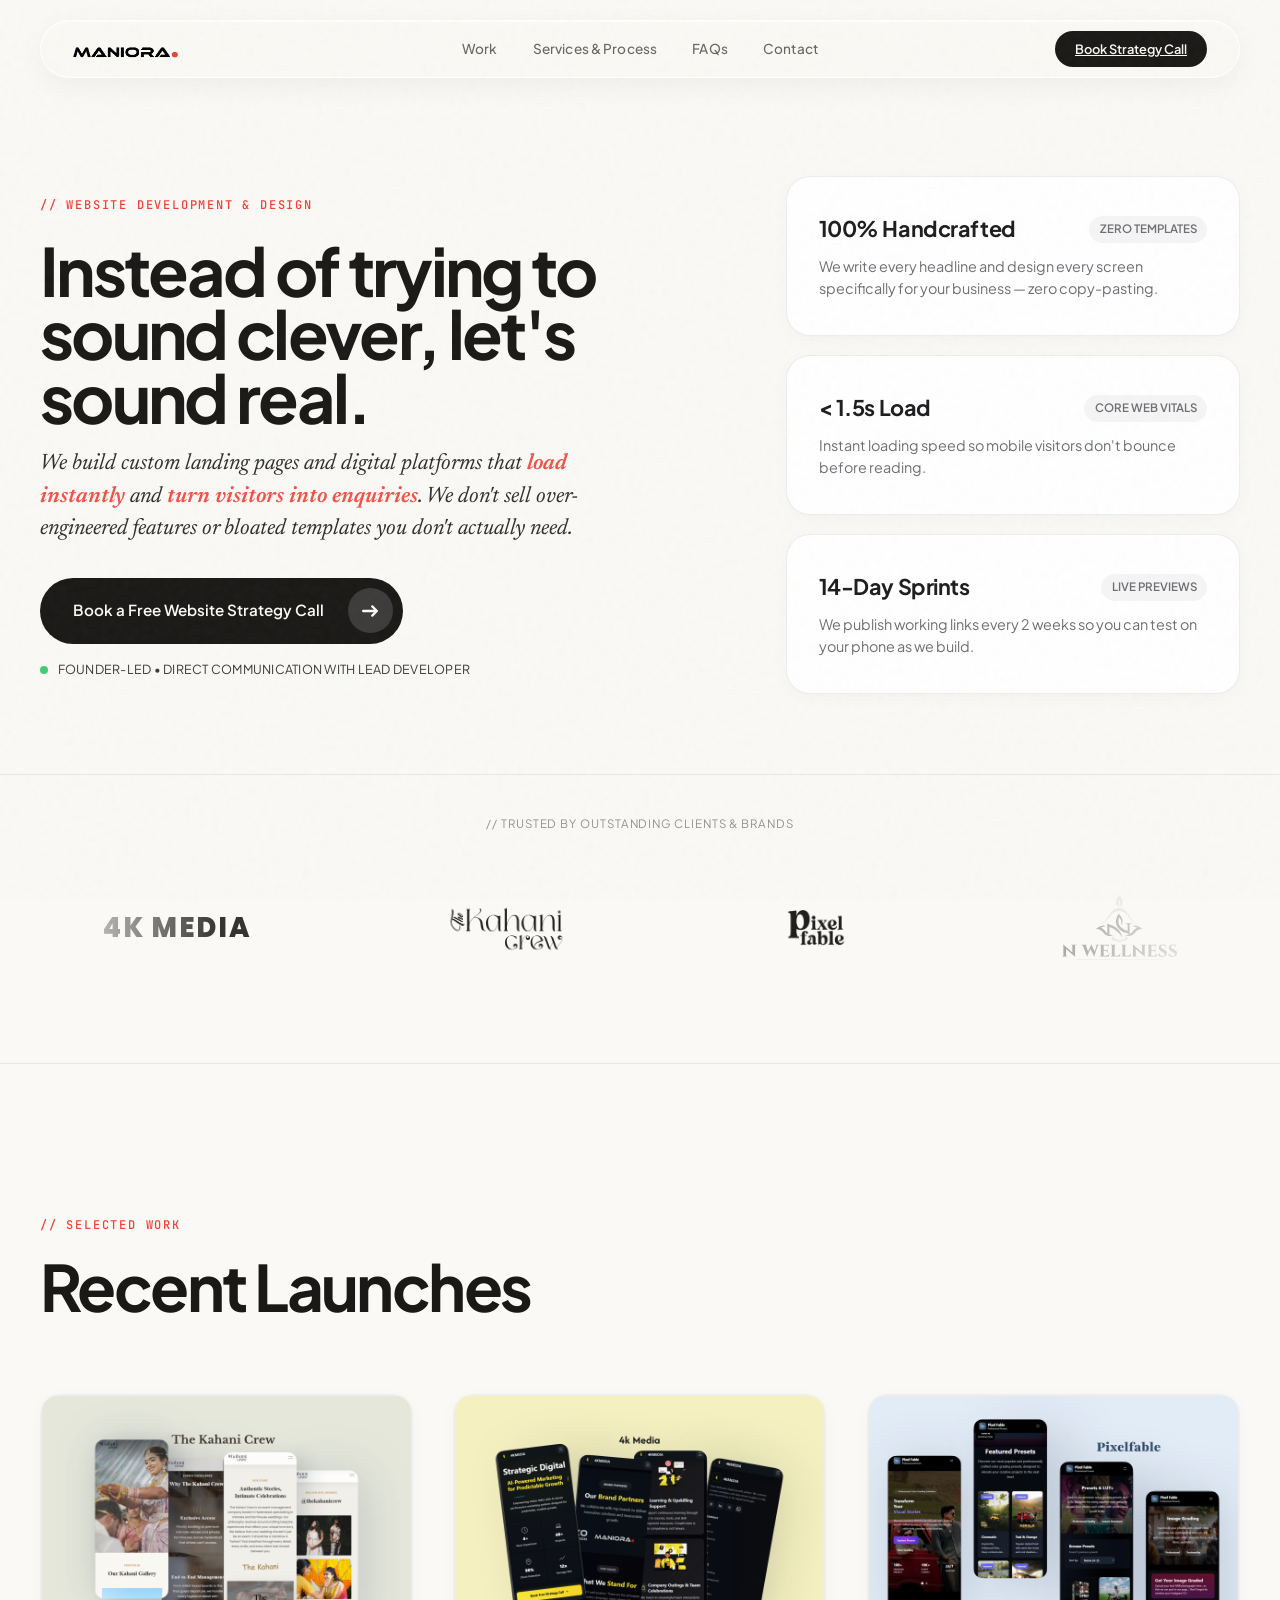
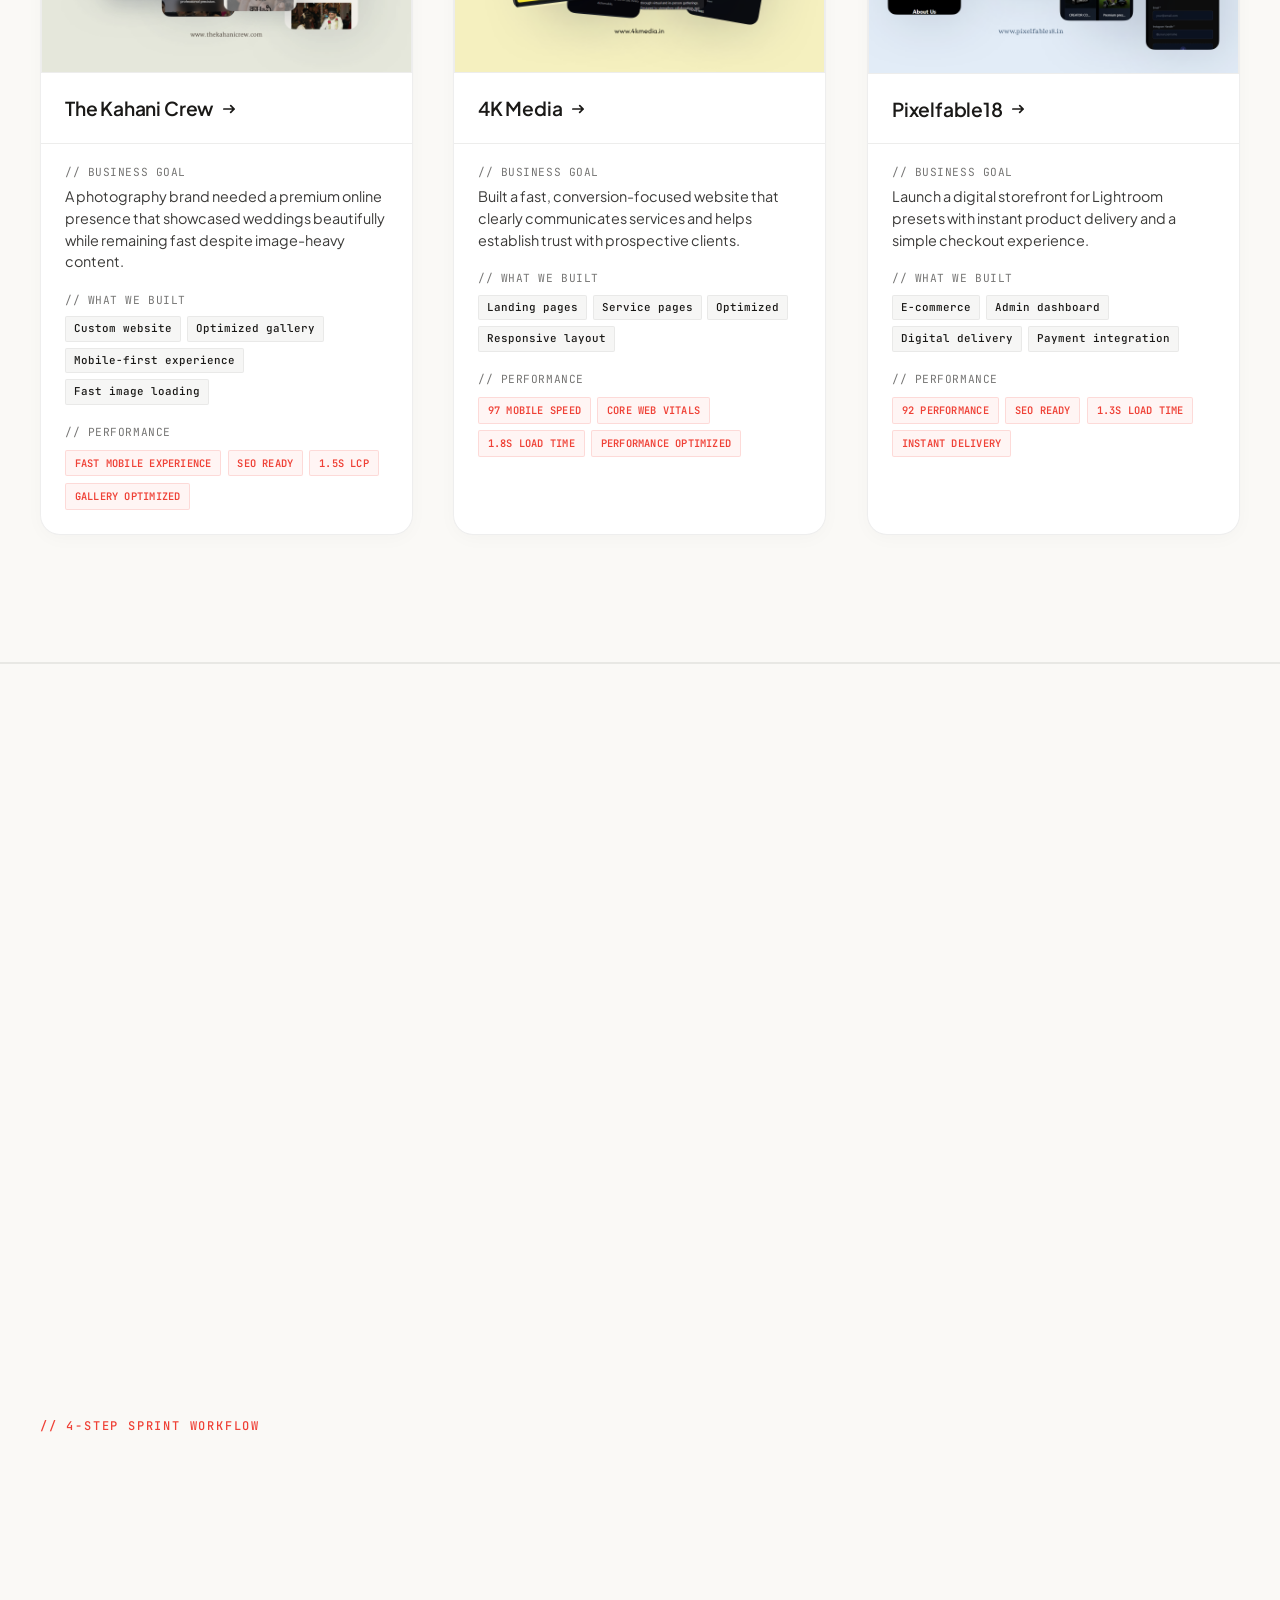
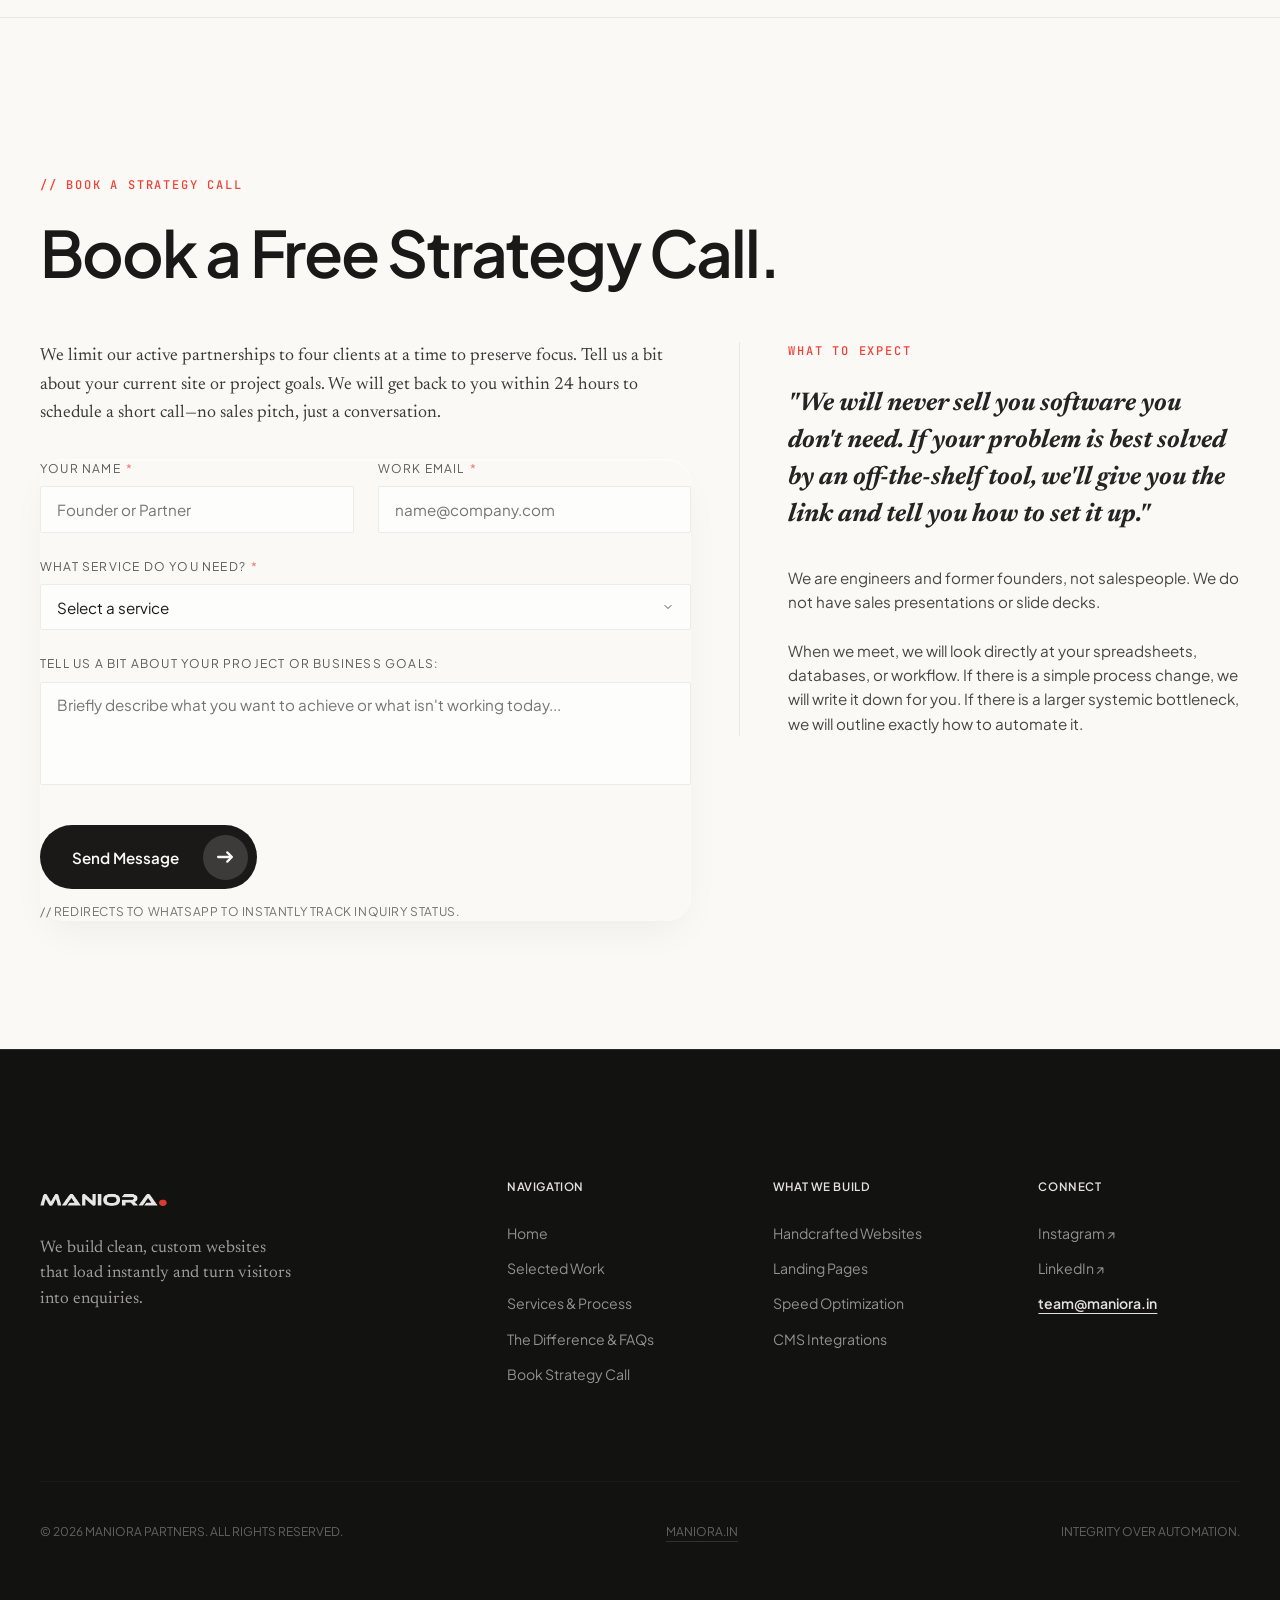
==== index.html @ 8f5cc534 "final draft v1" ====
<!DOCTYPE html>
<html lang="en">
<head>
    <meta charset="UTF-8">
    <meta name="viewport" content="width=device-width, initial-scale=1.0">
    <title>Maniora — We build websites that work.</title>
    <meta name="description" content="We design and build clean websites that load fast and turn visitors into enquiries. We don't use templates, we don't write bloated code, and we won't sell you things you don't need.">
    <meta name="robots" content="noindex, nofollow">
    
    <!-- Canonical -->
    <link rel="canonical" href="https://maniora.in/">
    
    <!-- Open Graph / Facebook -->
    <meta property="og:type" content="website">
    <meta property="og:url" content="https://maniora.in/">
    <meta property="og:title" content="Maniora — We build websites that work.">
    <meta property="og:description" content="We design and build clean websites that load fast and turn visitors into enquiries. No templates, no bloated code.">
    <meta property="og:image" content="https://maniora.in/assets/pixelfable.png">

    <!-- Twitter -->
    <meta property="twitter:card" content="summary_large_image">
    <meta property="twitter:url" content="https://maniora.in/">
    <meta property="twitter:title" content="Maniora — We build websites that work.">
    <meta property="twitter:description" content="We design and build clean websites that load fast and turn visitors into enquiries. No templates, no bloated code.">
    <meta property="twitter:image" content="https://maniora.in/assets/pixelfable.png">

    <!-- Google Fonts: Newsreader (Editorial Serif), Plus Jakarta Sans (Modern Sans-Serif), JetBrains Mono (Technical Monospace) -->
    <link rel="preconnect" href="https://fonts.googleapis.com">
    <link rel="preconnect" href="https://fonts.gstatic.com" crossorigin>
    <link href="https://fonts.googleapis.com/css2?family=JetBrains+Mono:ital,wght@0,300;0,400;1,300&family=Newsreader:ital,opsz,wght@0,6..72,300;0,6..72,400;0,6..72,500;1,6..72,300;1,6..72,400&family=Plus+Jakarta+Sans:wght@300;400;500;600;700&family=Poppins:wght@700;800&display=swap" rel="stylesheet">
    <link rel="stylesheet" href="styles.css">
    <link rel="shortcut icon" href="assets/favicon.ico" type="image/x-icon">
</head>
<body>
    <!-- Grain Noise Overlay -->
    <div class="grain-overlay" aria-hidden="true"></div>

    <!-- Floating Fluid Navbar -->
    <nav class="nav-island" id="nav-island">
        <div class="nav-container">
            <a href="#" class="brand-logo"><img src="assets/logo1-min.png" alt="Maniora" class="nav-logo-img"></a>
            <div class="nav-links-desktop">
                <a href="#transformations">Work</a>
                <a href="#services">Services & Process</a>
                <a href="#faq">FAQs</a>
                <a href="#contact">Contact</a>
            </div>
            <div class="nav-actions-desktop">
                <a href="#contact" class="nav-cta-btn">Book Strategy Call</a>
            </div>
            <button class="nav-toggle" id="nav-toggle" aria-label="Toggle Navigation Menu">
                <span class="hamburger-line"></span>
                <span class="hamburger-line"></span>
            </button>
        </div>
    </nav>

    <!-- Expanded Mobile Menu -->
    <div class="nav-expanded-overlay" id="nav-overlay">
        <div class="expanded-menu-content">
            <div class="menu-meta">
                <span class="mono-tag">// NAVIGATION</span>
                <p>Simple, honest web development and digital strategy.</p>
            </div>
            <ul class="expanded-links">
                <li><a href="#transformations" data-index="1">Work</a></li>
                <li><a href="#services" data-index="2">Services & Process</a></li>
                <li><a href="#faq" data-index="3">FAQs</a></li>
                <li><a href="#contact" data-index="4">Contact</a></li>
            </ul>
            <div class="expanded-footer">
                <span class="mono-tag">EST. 2026</span>
                <span class="mono-tag">MANIORA</span>
            </div>
        </div>
    </div>

    <!-- MAIN SCROLLABLE CONTENT -->
    <main>
        <!-- Hero: The Manifesto -->
        <section class="hero-section" id="hero">
            <div class="grid-layout hero-grid">
                <div class="hero-text-block fade-in-up">
                    <span class="mono-tag">// WEBSITE DEVELOPMENT & DESIGN</span>
                    <h1 class="display-title" style="font-size: clamp(2.4rem, 5.2vw, 4.4rem); margin-bottom: 1.2rem;">Instead of trying to sound clever, let's sound real.</h1>
                    <p class="hero-serif-sub" style="font-size: clamp(1.15rem, 1.8vw, 1.4rem); max-width: 50ch; line-height: 1.45; margin-bottom: 2rem;">We build custom landing pages and digital platforms that <span style="color: var(--color-accent); font-weight: 600;">load instantly</span> and <span style="color: var(--color-accent); font-weight: 600;">turn visitors into enquiries</span>. We don't sell over-engineered features or bloated templates you don't actually need.</p>
                    <div class="cta-container">
                        <a href="#contact" class="btn-primary group">
                            <span>Book a Free Website Strategy Call</span>
                            <span class="btn-icon">
                                <svg width="14" height="14" viewBox="0 0 14 14" fill="none" xmlns="http://www.w3.org/2000/svg">
                                    <path d="M1 7H13M9 3L13 7L9 11" stroke="currentColor" stroke-width="2" stroke-linecap="round" stroke-linejoin="round"/>
                                </svg>
                            </span>
                        </a>
                        <div style="display: flex; align-items: center; gap: 0.6rem; margin-top: 1rem; opacity: 0.85;">
                            <span style="width: 8px; height: 8px; border-radius: 50%; background: #22c55e;"></span>
                            <span class="font-mono" style="font-size: 0.78rem; letter-spacing: 0.02em;">FOUNDER-LED • DIRECT COMMUNICATION WITH LEAD DEVELOPER</span>
                        </div>
                    </div>
                </div>
                <div class="hero-meta-block fade-in-up delay-200">
                    <div style="display: flex; flex-direction: column; gap: 1.2rem;">
                        <!-- Card 1 -->
                        <div class="apple-card" style="padding: 1.6rem 1.8rem; border-radius: 1.25rem;">
                            <div style="display: flex; justify-content: space-between; align-items: center; margin-bottom: 0.6rem;">
                                <span style="font-size: 1.35rem; font-weight: 700; color: #1d1d1f; letter-spacing: -0.02em;">100% Handcrafted</span>
                                <span class="font-mono" style="font-size: 0.72rem; font-weight: 600; color: #6e6e73; background: rgba(0,0,0,0.04); padding: 0.25rem 0.65rem; border-radius: 100px; text-transform: uppercase;">Zero Templates</span>
                            </div>
                            <p style="font-size: 0.9rem; line-height: 1.5; color: #6e6e73; margin: 0;">We write every headline and design every screen specifically for your business — zero copy-pasting.</p>
                        </div>
                        
                        <!-- Card 2 -->
                        <div class="apple-card" style="padding: 1.6rem 1.8rem; border-radius: 1.25rem;">
                            <div style="display: flex; justify-content: space-between; align-items: center; margin-bottom: 0.6rem;">
                                <span style="font-size: 1.35rem; font-weight: 700; color: #1d1d1f; letter-spacing: -0.02em;">&lt; 1.5s Load</span>
                                <span class="font-mono" style="font-size: 0.72rem; font-weight: 600; color: #6e6e73; background: rgba(0,0,0,0.04); padding: 0.25rem 0.65rem; border-radius: 100px; text-transform: uppercase;">Core Web Vitals</span>
                            </div>
                            <p style="font-size: 0.9rem; line-height: 1.5; color: #6e6e73; margin: 0;">Instant loading speed so mobile visitors don't bounce before reading.</p>
                        </div>

                        <!-- Card 3 -->
                        <div class="apple-card" style="padding: 1.6rem 1.8rem; border-radius: 1.25rem;">
                            <div style="display: flex; justify-content: space-between; align-items: center; margin-bottom: 0.6rem;">
                                <span style="font-size: 1.35rem; font-weight: 700; color: #1d1d1f; letter-spacing: -0.02em;">14-Day Sprints</span>
                                <span class="font-mono" style="font-size: 0.72rem; font-weight: 600; color: #6e6e73; background: rgba(0,0,0,0.04); padding: 0.25rem 0.65rem; border-radius: 100px; text-transform: uppercase;">Live Previews</span>
                            </div>
                            <p style="font-size: 0.9rem; line-height: 1.5; color: #6e6e73; margin: 0;">We publish working links every 2 weeks so you can test on your phone as we build.</p>
                        </div>
                    </div>
                </div>
            </div>

            <!-- Hero Brand Partners Showcase -->
            <div class="hero-brand-bar fade-in-up delay-300" style="max-width: 1320px; margin: 5rem auto 0 auto; padding: 2.5rem 2.5rem 0 2.5rem; border-top: 1px solid var(--color-border-light); text-align: center;">
                <span class="font-mono" style="font-size: 0.72rem; text-transform: uppercase; opacity: 0.45; letter-spacing: 0.08em; display: block; margin-bottom: 2.5rem;">// TRUSTED BY OUTSTANDING CLIENTS & BRANDS</span>
                <div class="logo-marquee-track">
                    <!-- Group 1 -->
                    <div class="logo-marquee-group">
                        <div class="logo-4kmedia-wrap">
                            <span class="text-4kmedia">4K MEDIA</span>
                        </div>
                        <img src="assets/thekahanicrewlogo.png" alt="The Kahani Crew Logo" class="logo-kahani">
                        <img src="assets/pixelfablelogo.jpg" alt="Pixelfable Logo" class="logo-pixelfable">
                        <img src="assets/nwellnesslogo.svg" alt="N Wellness Logo" class="logo-nwellness">
                    </div>
                    <!-- Group 2 (Clone) -->
                    <div class="logo-marquee-group" aria-hidden="true">
                        <div class="logo-4kmedia-wrap">
                            <span class="text-4kmedia">4K MEDIA</span>
                        </div>
                        <img src="assets/thekahanicrewlogo.png" alt="The Kahani Crew Logo" class="logo-kahani">
                        <img src="assets/pixelfablelogo.jpg" alt="Pixelfable Logo" class="logo-pixelfable">
                        <img src="assets/nwellnesslogo.svg" alt="N Wellness Logo" class="logo-nwellness">
                    </div>
                </div>
            </div>
        </section>

        <!-- Section 2: Selected Work (Mini Case Studies Showcase) -->
        <section class="editorial-section" id="transformations" style="background: var(--color-bg-light); border-top: 1px solid var(--color-border-light); border-bottom: 1px solid var(--color-border-light); padding: 9.5rem 0 8rem 0;">
            <div class="container">
                <!-- Header -->
                <div class="case-header reveal-on-scroll" style="margin-bottom: 4.5rem; max-width: 900px;">
                    <span class="mono-tag" style="color: var(--color-accent); display: block; margin-bottom: 1rem;">// SELECTED WORK</span>
                    <h2 class="display-title" style="font-size: clamp(2.8rem, 5vw, 4.2rem); line-height: 1.1; margin: 0;">Recent Launches</h2>
                </div>

                <div class="projects-grid">
                    <!-- Project 01: The Kahani Crew -->
                    <div class="project-card reveal-on-scroll" style="display: flex; flex-direction: column;">
                        <a href="https://thekahanicrew.com" target="_blank" style="text-decoration: none; color: inherit; display: block;">
                            <div class="project-image-wrapper">
                                <img src="assets/thekahanicrew1.png" alt="The Kahani Crew website mockup" class="project-image">
                            </div>
                            <div style="display: flex; align-items: center; gap: 0.6rem; margin-bottom: 1.2rem;">
                                <h4 class="project-title" style="font-size: 1.2rem; font-weight: 600;">The Kahani Crew</h4>
                                <span class="project-arrow">
                                    <svg width="12" height="12" viewBox="0 0 14 14" fill="none" xmlns="http://www.w3.org/2000/svg">
                                        <path d="M1 7H13M9 3L13 7L9 11" stroke="currentColor" stroke-width="2" stroke-linecap="round" stroke-linejoin="round"/>
                                    </svg>
                                </span>
                            </div>
                        </a>
                        <div class="case-study-details" style="display: flex; flex-direction: column; gap: 1.2rem; flex-grow: 1; border-top: 1px solid var(--color-border-light); padding-top: 1.2rem;">
                            <div>
                                <span style="font-family: var(--font-mono); font-size: 0.7rem; text-transform: uppercase; opacity: 0.6; display: block; margin-bottom: 0.3rem; letter-spacing: 0.05em;">// Business Goal</span>
                                <p style="font-size: 0.9rem; line-height: 1.5; color: var(--color-text-dark); margin: 0; opacity: 0.85;">A photography brand needed a premium online presence that showcased weddings beautifully while remaining fast despite image-heavy content.</p>
                            </div>
                            <div>
                                <span style="font-family: var(--font-mono); font-size: 0.7rem; text-transform: uppercase; opacity: 0.6; display: block; margin-bottom: 0.4rem; letter-spacing: 0.05em;">// WHAT WE BUILT</span>
                                <div style="display: flex; flex-wrap: wrap; gap: 0.35rem;">
                                    <span style="font-family: var(--font-mono); font-size: 0.68rem; background: rgba(26,25,23,0.04); padding: 0.2rem 0.5rem; border-radius: 2px; border: 1px solid rgba(26,25,23,0.06); font-weight: 500;">Custom website</span>
                                    <span style="font-family: var(--font-mono); font-size: 0.68rem; background: rgba(26,25,23,0.04); padding: 0.2rem 0.5rem; border-radius: 2px; border: 1px solid rgba(26,25,23,0.06); font-weight: 500;">Optimized gallery</span>
                                    <span style="font-family: var(--font-mono); font-size: 0.68rem; background: rgba(26,25,23,0.04); padding: 0.2rem 0.5rem; border-radius: 2px; border: 1px solid rgba(26,25,23,0.06); font-weight: 500;">Mobile-first experience</span>
                                    <span style="font-family: var(--font-mono); font-size: 0.68rem; background: rgba(26,25,23,0.04); padding: 0.2rem 0.5rem; border-radius: 2px; border: 1px solid rgba(26,25,23,0.06); font-weight: 500;">Fast image loading</span>
                                </div>
                            </div>
                            <div>
                                <span style="font-family: var(--font-mono); font-size: 0.7rem; text-transform: uppercase; opacity: 0.6; display: block; margin-bottom: 0.5rem; letter-spacing: 0.05em;">// Performance</span>
                                <div class="project-metrics" style="margin-bottom: 0;">
                                    <span class="metric-badge">Fast Mobile Experience</span>
                                    <span class="metric-badge">SEO Ready</span>
                                    <span class="metric-badge">1.5s LCP</span>
                                    <span class="metric-badge">Gallery Optimized</span>
                                </div>
                            </div>
                        </div>
                    </div>

                    <!-- Project 02: 4K Media -->
                    <div class="project-card reveal-on-scroll" style="display: flex; flex-direction: column;">
                        <a href="https://4kmedia.in" target="_blank" style="text-decoration: none; color: inherit; display: block;">
                            <div class="project-image-wrapper">
                                <img src="assets/4kmedia.png" alt="4K Media website mockup" class="project-image">
                            </div>
                            <div style="display: flex; align-items: center; gap: 0.6rem; margin-bottom: 1.2rem;">
                                <h4 class="project-title" style="font-size: 1.2rem; font-weight: 600;">4K Media</h4>
                                <span class="project-arrow">
                                    <svg width="12" height="12" viewBox="0 0 14 14" fill="none" xmlns="http://www.w3.org/2000/svg">
                                        <path d="M1 7H13M9 3L13 7L9 11" stroke="currentColor" stroke-width="2" stroke-linecap="round" stroke-linejoin="round"/>
                                    </svg>
                                </span>
                            </div>
                        </a>
                        <div class="case-study-details" style="display: flex; flex-direction: column; gap: 1.2rem; flex-grow: 1; border-top: 1px solid var(--color-border-light); padding-top: 1.2rem;">
                            <div>
                                <span style="font-family: var(--font-mono); font-size: 0.7rem; text-transform: uppercase; opacity: 0.6; display: block; margin-bottom: 0.3rem; letter-spacing: 0.05em;">// Business Goal</span>
                                <p style="font-size: 0.9rem; line-height: 1.5; color: var(--color-text-dark); margin: 0; opacity: 0.85;">Built a fast, conversion-focused website that clearly communicates services and helps establish trust with prospective clients.</p>
                            </div>
                            <div>
                                <span style="font-family: var(--font-mono); font-size: 0.7rem; text-transform: uppercase; opacity: 0.6; display: block; margin-bottom: 0.4rem; letter-spacing: 0.05em;">// WHAT WE BUILT</span>
                                <div style="display: flex; flex-wrap: wrap; gap: 0.35rem;">
                                    <span style="font-family: var(--font-mono); font-size: 0.68rem; background: rgba(26,25,23,0.04); padding: 0.2rem 0.5rem; border-radius: 2px; border: 1px solid rgba(26, 25, 23, 0.06); font-weight: 500;">Landing pages</span>
                                    <span style="font-family: var(--font-mono); font-size: 0.68rem; background: rgba(26,25,23,0.04); padding: 0.2rem 0.5rem; border-radius: 2px; border: 1px solid rgba(26, 25, 23, 0.06); font-weight: 500;">Service pages</span>
                                    <span style="font-family: var(--font-mono); font-size: 0.68rem; background: rgba(26,25,23,0.04); padding: 0.2rem 0.5rem; border-radius: 2px; border: 1px solid rgba(26, 25, 23, 0.06); font-weight: 500;">Optimized</span>
                                    <span style="font-family: var(--font-mono); font-size: 0.68rem; background: rgba(26,25,23,0.04); padding: 0.2rem 0.5rem; border-radius: 2px; border: 1px solid rgba(26, 25, 23, 0.06); font-weight: 500;">Responsive layout</span>
                                </div>
                            </div>
                            <div>
                                <span style="font-family: var(--font-mono); font-size: 0.7rem; text-transform: uppercase; opacity: 0.6; display: block; margin-bottom: 0.5rem; letter-spacing: 0.05em;">// Performance</span>
                                <div class="project-metrics" style="margin-bottom: 0;">
                                    <span class="metric-badge">97 Mobile Speed</span>
                                    <span class="metric-badge">Core Web Vitals</span>
                                    <span class="metric-badge">1.8s Load Time</span>
                                    <span class="metric-badge">Performance Optimized</span>
                                </div>
                            </div>
                        </div>
                    </div>

                    <!-- Project 03: Pixelfable18 -->
                    <div class="project-card reveal-on-scroll" style="display: flex; flex-direction: column;">
                        <a href="https://pixelfable18.in" target="_blank" style="text-decoration: none; color: inherit; display: block;">
                            <div class="project-image-wrapper">
                                <img src="assets/pixelfable.png" alt="Pixelfable18 website mockup" class="project-image">
                            </div>
                            <div style="display: flex; align-items: center; gap: 0.6rem; margin-bottom: 1.2rem;">
                                <h4 class="project-title" style="font-size: 1.2rem; font-weight: 600;">Pixelfable18</h4>
                                <span class="project-arrow">
                                    <svg width="12" height="12" viewBox="0 0 14 14" fill="none" xmlns="http://www.w3.org/2000/svg">
                                        <path d="M1 7H13M9 3L13 7L9 11" stroke="currentColor" stroke-width="2" stroke-linecap="round" stroke-linejoin="round"/>
                                    </svg>
                                </span>
                            </div>
                        </a>
                        <div class="case-study-details" style="display: flex; flex-direction: column; gap: 1.2rem; flex-grow: 1; border-top: 1px solid var(--color-border-light); padding-top: 1.2rem;">
                            <div>
                                <span style="font-family: var(--font-mono); font-size: 0.7rem; text-transform: uppercase; opacity: 0.6; display: block; margin-bottom: 0.3rem; letter-spacing: 0.05em;">// Business Goal</span>
                                <p style="font-size: 0.9rem; line-height: 1.5; color: var(--color-text-dark); margin: 0; opacity: 0.85;">Launch a digital storefront for Lightroom presets with instant product delivery and a simple checkout experience.</p>
                            </div>
                            <div>
                                <span style="font-family: var(--font-mono); font-size: 0.7rem; text-transform: uppercase; opacity: 0.6; display: block; margin-bottom: 0.4rem; letter-spacing: 0.05em;">// WHAT WE BUILT</span>
                                <div style="display: flex; flex-wrap: wrap; gap: 0.35rem;">
                                    <span style="font-family: var(--font-mono); font-size: 0.68rem; background: rgba(26,25,23,0.04); padding: 0.2rem 0.5rem; border-radius: 2px; border: 1px solid rgba(26, 25, 23, 0.06); font-weight: 500;">E-commerce</span>
                                    <span style="font-family: var(--font-mono); font-size: 0.68rem; background: rgba(26,25,23,0.04); padding: 0.2rem 0.5rem; border-radius: 2px; border: 1px solid rgba(26, 25, 23, 0.06); font-weight: 500;">Admin dashboard</span>
                                    <span style="font-family: var(--font-mono); font-size: 0.68rem; background: rgba(26,25,23,0.04); padding: 0.2rem 0.5rem; border-radius: 2px; border: 1px solid rgba(26, 25, 23, 0.06); font-weight: 500;">Digital delivery</span>
                                    <span style="font-family: var(--font-mono); font-size: 0.68rem; background: rgba(26,25,23,0.04); padding: 0.2rem 0.5rem; border-radius: 2px; border: 1px solid rgba(26, 25, 23, 0.06); font-weight: 500;">Payment integration</span>
                                </div>
                            </div>
                            <div>
                                <span style="font-family: var(--font-mono); font-size: 0.7rem; text-transform: uppercase; opacity: 0.6; display: block; margin-bottom: 0.5rem; letter-spacing: 0.05em;">// Performance</span>
                                <div class="project-metrics" style="margin-bottom: 0;">
                                    <span class="metric-badge">92 Performance</span>
                                    <span class="metric-badge">SEO Ready</span>
                                    <span class="metric-badge">1.3s Load Time</span>
                                    <span class="metric-badge">Instant Delivery</span>
                                </div>
                            </div>
                        </div>
                    </div>
                </div>
            </div>
        </section>

        <!-- Section 3: Services & Process (Combined) -->
        <section class="protocol-section" id="services" style="background: var(--color-bg-light); padding: 9.5rem 0 8rem 0; border-top: 1px solid var(--color-border-light);">
            <div class="container">
                <!-- Section Header -->
                <div class="reveal-on-scroll" style="max-width: 800px; margin-bottom: 3.5rem;">
                    <span class="mono-tag" style="color: var(--color-accent); display: block; margin-bottom: 0.8rem;">// WHAT WE BUILD & HOW WE WORK</span>
                    <h2 class="display-title" style="font-size: clamp(2.6rem, 4.8vw, 4rem); line-height: 1.1; margin: 0;">Services & Process</h2>
                </div>

                <!-- Capabilities Grid -->
                <div class="capabilities-grid reveal-on-scroll" style="margin-bottom: 5rem;">
                    <div class="capability-item apple-card">
                        <div style="display: flex; justify-content: space-between; align-items: center; margin-bottom: 1.2rem;">
                            <div class="apple-icon-wrap">
                                <svg width="22" height="22" viewBox="0 0 24 24" fill="none" stroke="var(--color-accent)" stroke-width="2" stroke-linecap="round" stroke-linejoin="round"><polyline points="16 18 22 12 16 6"></polyline><polyline points="8 6 2 12 8 18"></polyline></svg>
                            </div>
                            <span class="font-mono" style="font-size: 0.75rem; font-weight: 600; color: #86868b; letter-spacing: 0.05em;">01 // CODE</span>
                        </div>
                        <h4 style="font-size: 1.25rem; font-weight: 600; color: #1d1d1f; margin-bottom: 0.5rem; letter-spacing: -0.015em;">Custom Web Development</h4>
                        <p style="font-size: 0.92rem; line-height: 1.55; color: #6e6e73; margin: 0;">Build fast, custom landing pages and company sites from scratch.</p>
                    </div>

                    <div class="capability-item apple-card">
                        <div style="display: flex; justify-content: space-between; align-items: center; margin-bottom: 1.2rem;">
                            <div class="apple-icon-wrap">
                                <svg width="22" height="22" viewBox="0 0 24 24" fill="none" stroke="var(--color-accent)" stroke-width="2" stroke-linecap="round" stroke-linejoin="round"><polygon points="13 2 3 14 12 14 11 22 21 10 12 10 13 2"></polygon></svg>
                            </div>
                            <span class="font-mono" style="font-size: 0.75rem; font-weight: 600; color: #86868b; letter-spacing: 0.05em;">02 // SPEED</span>
                        </div>
                        <h4 style="font-size: 1.25rem; font-weight: 600; color: #1d1d1f; margin-bottom: 0.5rem; letter-spacing: -0.015em;">Website Optimization</h4>
                        <p style="font-size: 0.92rem; line-height: 1.55; color: #6e6e73; margin: 0;">Rebuild legacy websites to fix speed bottlenecks and boost conversions.</p>
                    </div>

                    <div class="capability-item apple-card">
                        <div style="display: flex; justify-content: space-between; align-items: center; margin-bottom: 1.2rem;">
                            <div class="apple-icon-wrap">
                                <svg width="22" height="22" viewBox="0 0 24 24" fill="none" stroke="var(--color-accent)" stroke-width="2" stroke-linecap="round" stroke-linejoin="round"><circle cx="9" cy="21" r="1"></circle><circle cx="20" cy="21" r="1"></circle><path d="M1 1h4l2.68 13.39a2 2 0 0 0 2 1.61h9.72a2 2 0 0 0 2-1.61L23 6H6"></path></svg>
                            </div>
                            <span class="font-mono" style="font-size: 0.75rem; font-weight: 600; color: #86868b; letter-spacing: 0.05em;">03 // STORE</span>
                        </div>
                        <h4 style="font-size: 1.25rem; font-weight: 600; color: #1d1d1f; margin-bottom: 0.5rem; letter-spacing: -0.015em;">E-Commerce Stores</h4>
                        <p style="font-size: 0.92rem; line-height: 1.55; color: #6e6e73; margin: 0;">Launch custom digital storefronts with instant delivery and checkouts.</p>
                    </div>

                    <div class="capability-item apple-card">
                        <div style="display: flex; justify-content: space-between; align-items: center; margin-bottom: 1.2rem;">
                            <div class="apple-icon-wrap">
                                <svg width="22" height="22" viewBox="0 0 24 24" fill="none" stroke="var(--color-accent)" stroke-width="2" stroke-linecap="round" stroke-linejoin="round"><path d="M11 4H4a2 2 0 0 0-2 2v14a2 2 0 0 0 2 2h14a2 2 0 0 0 2-2v-7"></path><path d="M18.5 2.5a2.121 2.121 0 0 1 3 3L12 15l-4 1 1-4 9.5-9.5z"></path></svg>
                            </div>
                            <span class="font-mono" style="font-size: 0.75rem; font-weight: 600; color: #86868b; letter-spacing: 0.05em;">04 // CMS</span>
                        </div>
                        <h4 style="font-size: 1.25rem; font-weight: 600; color: #1d1d1f; margin-bottom: 0.5rem; letter-spacing: -0.015em;">CMS & Editor Integration</h4>
                        <p style="font-size: 0.92rem; line-height: 1.55; color: #6e6e73; margin: 0;">Setup simple editors to update copy and images without developers.</p>
                    </div>
                </div>

                <!-- Process Steps Header & Grid -->
                <div id="work" style="scroll-margin-top: 100px; margin-bottom: 1.5rem;">
                    <span class="mono-tag" style="color: var(--color-accent); display: block;">// 4-STEP SPRINT WORKFLOW</span>
                </div>
                
                <div class="capabilities-grid reveal-on-scroll">
                    <!-- Step 1 -->
                    <div class="apple-card">
                        <div style="display: flex; justify-content: space-between; align-items: center; margin-bottom: 1.2rem;">
                            <span class="font-mono" style="font-size: 0.78rem; font-weight: 700; color: var(--color-accent); background: rgba(239,65,54,0.08); padding: 0.25rem 0.65rem; border-radius: 100px;">STEP 01</span>
                            <span class="font-mono" style="font-size: 0.72rem; font-weight: 600; color: #86868b; text-transform: uppercase;">Audit</span>
                        </div>
                        <h4 style="font-size: 1.2rem; font-weight: 600; color: #1d1d1f; margin-bottom: 0.5rem; letter-spacing: -0.015em;">Map your sales story</h4>
                        <p style="font-size: 0.92rem; line-height: 1.55; color: #6e6e73; margin: 0;">We map your customer's journey — how they find you, what builds trust, and what makes them buy.</p>
                    </div>
                    
                    <!-- Step 2 -->
                    <div class="apple-card">
                        <div style="display: flex; justify-content: space-between; align-items: center; margin-bottom: 1.2rem;">
                            <span class="font-mono" style="font-size: 0.78rem; font-weight: 700; color: var(--color-accent); background: rgba(239,65,54,0.08); padding: 0.25rem 0.65rem; border-radius: 100px;">STEP 02</span>
                            <span class="font-mono" style="font-size: 0.72rem; font-weight: 600; color: #86868b; text-transform: uppercase;">Copy</span>
                        </div>
                        <h4 style="font-size: 1.2rem; font-weight: 600; color: #1d1d1f; margin-bottom: 0.5rem; letter-spacing: -0.015em;">Write copy before design</h4>
                        <p style="font-size: 0.92rem; line-height: 1.55; color: #6e6e73; margin: 0;">We draft all content, headlines, and calls-to-action first — because visual design fails if copy is confusing.</p>
                    </div>
                    
                    <!-- Step 3 -->
                    <div class="apple-card">
                        <div style="display: flex; justify-content: space-between; align-items: center; margin-bottom: 1.2rem;">
                            <span class="font-mono" style="font-size: 0.78rem; font-weight: 700; color: var(--color-accent); background: rgba(239,65,54,0.08); padding: 0.25rem 0.65rem; border-radius: 100px;">STEP 03</span>
                            <span class="font-mono" style="font-size: 0.72rem; font-weight: 600; color: #86868b; text-transform: uppercase;">Sprints</span>
                        </div>
                        <h4 style="font-size: 1.2rem; font-weight: 600; color: #1d1d1f; margin-bottom: 0.5rem; letter-spacing: -0.015em;">Share live pages every 14 days</h4>
                        <p style="font-size: 0.92rem; line-height: 1.55; color: #6e6e73; margin: 0;">We publish working links every two weeks so you can test on your phone and give real-time feedback.</p>
                    </div>

                    <!-- Step 4 -->
                    <div class="apple-card">
                        <div style="display: flex; justify-content: space-between; align-items: center; margin-bottom: 1.2rem;">
                            <span class="font-mono" style="font-size: 0.78rem; font-weight: 700; color: var(--color-accent); background: rgba(239,65,54,0.08); padding: 0.25rem 0.65rem; border-radius: 100px;">STEP 04</span>
                            <span class="font-mono" style="font-size: 0.72rem; font-weight: 600; color: #86868b; text-transform: uppercase;">Ownership</span>
                        </div>
                        <h4 style="font-size: 1.2rem; font-weight: 600; color: #1d1d1f; margin-bottom: 0.5rem; letter-spacing: -0.015em;">No proprietary lock-in</h4>
                        <p style="font-size: 0.92rem; line-height: 1.55; color: #6e6e73; margin: 0;">We use clean, standard frameworks and set up easy-to-use editors. You own 100% of the code & assets.</p>
                    </div>
                </div>
            </div>
        </section>

        <!-- Section 4: Difference & FAQs (Combined) -->
        <section class="faq-section" id="faq" style="background: var(--color-bg-light); border-top: 1px solid var(--color-border-light); padding: 9.5rem 0 8rem 0;">
            <div class="container">
                <!-- Section Header -->
                <div class="reveal-on-scroll" style="max-width: 800px; margin-bottom: 3.5rem;">
                    <span class="mono-tag" style="color: var(--color-accent); display: block; margin-bottom: 0.8rem;">// WHY MANIORA</span>
                    <h2 class="display-title" style="font-size: clamp(2.6rem, 4.8vw, 4rem); line-height: 1.1; margin: 0;">The Difference & FAQs</h2>
                </div>

                <!-- Comparison Table -->
                <div class="comparison-table reveal-on-scroll">
                    <div class="comparison-row header">
                        <div class="col-left font-mono">Typical Agency</div>
                        <div class="col-right font-mono">Maniora</div>
                    </div>

                    <div class="comparison-row">
                        <div class="col-left">
                            <span class="cross-icon">✕</span>
                            <span>Uses bloated templates</span>
                        </div>
                        <div class="col-right">
                            <span class="check-icon">✓</span>
                            <span>Handcrafted for your brand</span>
                        </div>
                    </div>

                    <div class="comparison-row">
                        <div class="col-left">
                            <span class="cross-icon">✕</span>
                            <span>Heavy page load (3s - 7s)</span>
                        </div>
                        <div class="col-right">
                            <span class="check-icon">✓</span>
                            <span>Instant load (&lt; 1.5s)</span>
                        </div>
                    </div>

                    <div class="comparison-row">
                        <div class="col-left">
                            <span class="cross-icon">✕</span>
                            <span>Charges for every small text edit</span>
                        </div>
                        <div class="col-right">
                            <span class="check-icon">✓</span>
                            <span>Simple CMS & team handover</span>
                        </div>
                    </div>

                    <div class="comparison-row">
                        <div class="col-left">
                            <span class="cross-icon">✕</span>
                            <span>Account manager middle-men</span>
                        </div>
                        <div class="col-right">
                            <span class="check-icon">✓</span>
                            <span>Direct founder communication</span>
                        </div>
                    </div>
                </div>

                <!-- Founder Promise & FAQ Accordion Layout -->
                <div class="faq-layout-grid">
                    <!-- Founder Promise Apple Card with Photo -->
                    <div class="apple-card reveal-on-scroll" style="padding: 2.2rem; border-radius: 1.5rem; position: sticky; top: 6.5rem;">
                        <div style="display: flex; align-items: center; gap: 1.2rem; margin-bottom: 1.4rem;">
                            <img src="assets/mani.jpg" alt="Mani - Founder of Maniora" style="width: 68px; height: 68px; border-radius: 50%; object-fit: cover; border: 2px solid rgba(26,25,23,0.08); box-shadow: 0 4px 16px rgba(0,0,0,0.08); flex-shrink: 0;">
                            <div>
                                <h3 style="font-size: 1.35rem; font-weight: 600; color: #1d1d1f; margin: 0; letter-spacing: -0.015em;">Hi, I'm Mani.</h3>
                                <span class="font-mono" style="font-size: 0.75rem; color: #86868b; font-weight: 500; display: block; margin-top: 0.2rem; text-transform: uppercase;">Founder & Lead Developer</span>
                            </div>
                        </div>
                        <p style="font-family: var(--font-serif); font-style: italic; font-size: 1.05rem; line-height: 1.55; color: #1d1d1f; margin: 0 0 1.5rem 0; opacity: 0.9;">
                            "I personally work with every client. No account managers, no middle-men, and no outsourced developers. You get direct access to me from day one."
                        </p>
                        <div style="display: flex; gap: 0.5rem; flex-wrap: wrap; margin-bottom: 1.8rem;">
                            <span class="font-mono" style="font-size: 0.72rem; font-weight: 600; color: #6e6e73; background: rgba(0,0,0,0.04); padding: 0.25rem 0.65rem; border-radius: 100px; text-transform: uppercase;">Founder-Led</span>
                            <span class="font-mono" style="font-size: 0.72rem; font-weight: 600; color: #6e6e73; background: rgba(0,0,0,0.04); padding: 0.25rem 0.65rem; border-radius: 100px; text-transform: uppercase;">Direct Access</span>
                            <span class="font-mono" style="font-size: 0.72rem; font-weight: 600; color: #6e6e73; background: rgba(0,0,0,0.04); padding: 0.25rem 0.65rem; border-radius: 100px; text-transform: uppercase;">100% In-House</span>
                        </div>
                        <a href="#contact" style="display: inline-flex; align-items: center; gap: 0.5rem; color: var(--color-accent); font-weight: 600; font-size: 0.92rem; text-decoration: none; transition: gap 200ms ease;">
                            <span>Book a Strategy Call with Mani</span>
                            <svg width="14" height="14" viewBox="0 0 14 14" fill="none" xmlns="http://www.w3.org/2000/svg">
                                <path d="M1 7H13M9 3L13 7L9 11" stroke="currentColor" stroke-width="2" stroke-linecap="round" stroke-linejoin="round"/>
                            </svg>
                        </a>
                    </div>

                    <!-- FAQs Accordion -->
                    <div class="faq-grid reveal-on-scroll" style="margin: 0; grid-template-columns: 1fr; gap: 0;">
                        <div class="faq-item">
                            <h3 class="faq-question">
                                <span class="q-tag">Q //</span> How much does a website cost?
                                <span class="faq-icon-wrap"><svg width="12" height="12" viewBox="0 0 12 12" fill="none"><path d="M6 1V11M1 6H11" stroke="currentColor" stroke-width="2" stroke-linecap="round"/></svg></span>
                            </h3>
                            <div class="faq-answer">
                                <p class="faq-answer-inner">Every project is fixed-price with clear scope upfront. Most landing pages and sites range from ₹30,000 to ₹2,00,000 based on pages and functionality—zero surprise hourly fees.</p>
                            </div>
                        </div>

                        <div class="faq-item">
                            <h3 class="faq-question">
                                <span class="q-tag">Q //</span> How long does delivery take?
                                <span class="faq-icon-wrap"><svg width="12" height="12" viewBox="0 0 12 12" fill="none"><path d="M6 1V11M1 6H11" stroke="currentColor" stroke-width="2" stroke-linecap="round"/></svg></span>
                            </h3>
                            <div class="faq-answer">
                                <p class="faq-answer-inner">Landing pages ship in 1–2 weeks; full company platforms ship in 2–4 weeks with live preview links shared every 14 days.</p>
                            </div>
                        </div>

                        <div class="faq-item">
                            <h3 class="faq-question">
                                <span class="q-tag">Q //</span> Do I own 100% of the code & domain?
                                <span class="faq-icon-wrap"><svg width="12" height="12" viewBox="0 0 12 12" fill="none"><path d="M6 1V11M1 6H11" stroke="currentColor" stroke-width="2" stroke-linecap="round"/></svg></span>
                            </h3>
                            <div class="faq-answer">
                                <p class="faq-answer-inner">Yes. You retain 100% ownership of source code, domains, hosting accounts, and content upon handover.</p>
                            </div>
                        </div>

                        <div class="faq-item">
                            <h3 class="faq-question">
                                <span class="q-tag">Q //</span> Can I edit content myself?
                                <span class="faq-icon-wrap"><svg width="12" height="12" viewBox="0 0 12 12" fill="none"><path d="M6 1V11M1 6H11" stroke="currentColor" stroke-width="2" stroke-linecap="round"/></svg></span>
                            </h3>
                            <div class="faq-answer">
                                <p class="faq-answer-inner">Yes. We build simple editor controls so your team can update copy, images, or blog posts without writing code.</p>
                            </div>
                        </div>
                    </div>
                </div>
            </div>
        </section>

              <!-- Section 7: Should we work together? (Simple Form) -->
        <section class="form-section" id="contact" style="background: var(--color-bg-light); padding: 9.5rem 0 8rem 0; border-top: 1px solid var(--color-border-light);">
            <div class="container">
                <div class="form-layout reveal-on-scroll">
                    <div class="form-header" style="margin-bottom: 3.5rem; text-align: left;">
                        <span class="mono-tag">// BOOK A STRATEGY CALL</span>
                        <h2 class="section-title">Book a Free Strategy Call.</h2>
                    </div>

                    <div class="form-grid-columns">
                        <div class="form-container" style="border-radius: 4px;">
                            <p class="form-instructions" style="font-size: 1.1rem; max-width: 65ch; line-height: 1.6; margin-top: 0; margin-bottom: 2rem; opacity: 0.85; margin-left: 0;">We limit our active partnerships to four clients at a time to preserve focus. Tell us a bit about your current site or project goals. We will get back to you within 24 hours to schedule a short call—no sales pitch, just a conversation.</p>
                            <form class="inner-core interactive-form" id="alignment-form" style="padding: 0; background: transparent; border: none; display: flex; flex-direction: column; gap: 2rem;">
                                <!-- Single Step Form Inputs -->
                                <div class="form-inputs" style="display: flex; flex-direction: column; gap: 1.5rem; margin-bottom: 0;">
                                    <div class="input-row" style="display: grid; grid-template-columns: 1fr 1fr; gap: 1.5rem;">
                                        <div class="input-field" style="display: flex; flex-direction: column; gap: 0.5rem;">
                                            <span class="field-label font-mono" style="font-size: 0.75rem; text-transform: uppercase; opacity: 0.7;">Your Name <span style="color: var(--color-accent); margin-left: 2px;">*</span></span>
                                            <input type="text" name="name" placeholder="Founder or Partner" required style="width: 100%; border-radius: 2px; padding: 0.8rem 1rem; border: 1px solid var(--color-border-light); background: #fdfdfb; font-family: var(--font-sans); font-size: 0.95rem; color: var(--color-text-dark); outline: none; transition: border-color 0.3s ease;">
                                        </div>
                                        <div class="input-field" style="display: flex; flex-direction: column; gap: 0.5rem;">
                                            <span class="field-label font-mono" style="font-size: 0.75rem; text-transform: uppercase; opacity: 0.7;">Work Email <span style="color: var(--color-accent); margin-left: 2px;">*</span></span>
                                            <input type="email" name="email" placeholder="name@company.com" required style="width: 100%; border-radius: 2px; padding: 0.8rem 1rem; border: 1px solid var(--color-border-light); background: #fdfdfb; font-family: var(--font-sans); font-size: 0.95rem; color: var(--color-text-dark); outline: none; transition: border-color 0.3s ease;">
                                        </div>
                                    </div>
                                    
                                    <div class="input-field" style="display: flex; flex-direction: column; gap: 0.5rem;">
                                        <span class="field-label font-mono" style="font-size: 0.75rem; text-transform: uppercase; opacity: 0.7;">What service do you need? <span style="color: var(--color-accent); margin-left: 2px;">*</span></span>
                                        <select name="service" required style="width: 100%; border-radius: 2px; padding: 0.8rem 1rem; border: 1px solid var(--color-border-light); background: #fdfdfb; font-family: var(--font-sans); font-size: 0.95rem; color: var(--color-text-dark); outline: none; transition: border-color 0.3s ease; appearance: none; -webkit-appearance: none; background-image: url('data:image/svg+xml,%3Csvg xmlns=%22http://www.w3.org/2000/svg%22 width=%2212%22 height=%2212%22 viewBox=%220%200%2024%2024%22 fill=%22none%22 stroke=%22%231a1917%22 stroke-width=%221.5%22 stroke-linecap=%22round%22 stroke-linejoin=%22round%22%3E%3Cpolyline points=%226%209%2012%2015%2018%209%22%3E%3C/polyline%3E%3C/svg%3E'); background-repeat: no-repeat; background-position: right 1rem center; cursor: pointer;">
                                            <option value="" disabled selected>Select a service</option>
                                            <option value="new-website">New Website</option>
                                            <option value="website-redesign">Website Redesign</option>
                                            <option value="landing-page">Landing Page</option>
                                            <option value="ecommerce">E-commerce</option>
                                            <option value="booking-website">Booking Website</option>
                                            <option value="something-else">Something Else</option>
                                        </select>
                                    </div>
                                    
                                    <div class="input-field" style="display: flex; flex-direction: column; gap: 0.5rem;">
                                        <span class="field-label font-mono" style="font-size: 0.75rem; text-transform: uppercase; opacity: 0.7;">Tell us a bit about your project or business goals:</span>
                                        <textarea name="message" placeholder="Briefly describe what you want to achieve or what isn't working today..." rows="4" style="border-radius: 2px; padding: 0.8rem 1rem; border: 1px solid var(--color-border-light); background: #fdfdfb; font-family: var(--font-sans); font-size: 0.95rem; color: var(--color-text-dark); outline: none; resize: none; transition: border-color 0.3s ease;"></textarea>
                                    </div>
                                </div>
                                
                                <div style="margin-top: 0.5rem; display: flex; flex-direction: column; gap: 0.8rem; align-items: flex-start;">
                                    <button type="submit" class="btn-primary group" style="border: none; cursor: pointer;">
                                        <span>Send Message</span>
                                        <span class="btn-icon">
                                            <svg width="14" height="14" viewBox="0 0 14 14" fill="none" xmlns="http://www.w3.org/2000/svg">
                                                <path d="M1 7H13M9 3L13 7L9 11" stroke="currentColor" stroke-width="2" stroke-linecap="round" stroke-linejoin="round"/>
                                            </svg>
                                        </span>
                                    </button>
                                    <span class="font-mono" style="font-size: 0.75rem; opacity: 0.6; text-transform: uppercase; letter-spacing: 0.05em; display: inline-block;">
                                        // Redirects to WhatsApp to instantly track inquiry status.
                                    </span>
                                </div>

                                <!-- Success State -->
                                <div class="form-success-state" id="form-success" style="display: none; padding: 2rem 0; text-align: left;">
                                    <span class="success-icon" style="color: var(--color-accent); font-size: 2rem; display: block; margin-bottom: 1rem;">✓</span>
                                    <h3 style="font-size: 1.5rem; margin-bottom: 0.5rem; font-weight: bold;">Opening WhatsApp...</h3>
                                    <p style="font-size: 1rem; opacity: 0.85; line-height: 1.6; margin-bottom: 1.5rem;">We're opening WhatsApp with your pre-filled inquiry. If it didn't open automatically, please click the button below to start the conversation:</p>
                                    <a id="whatsapp-fallback-btn" href="#" target="_blank" class="btn-primary group" style="display: inline-flex; text-decoration: none; align-items: center; justify-content: center; gap: 0.8rem; border: none; cursor: pointer;">
                                        <span>Start Chat on WhatsApp</span>
                                        <span class="btn-icon">
                                            <svg width="14" height="14" viewBox="0 0 14 14" fill="none" xmlns="http://www.w3.org/2000/svg">
                                                <path d="M1 7H13M9 3L13 7L9 11" stroke="currentColor" stroke-width="2" stroke-linecap="round" stroke-linejoin="round"/>
                                            </svg>
                                        </span>
                                    </a>
                                </div>
                            </form>
                        </div>
                        
                        <!-- Founder Expectation Side Column -->
                        <div class="form-expectations">
                            <span class="mono-tag" style="color: var(--color-accent); display: block; margin-bottom: 1.5rem;">WHAT TO EXPECT</span>
                            <h3 style="font-family: var(--font-serif); font-style: italic; font-size: 1.6rem; color: var(--color-text-dark); opacity: 0.95; margin-bottom: 2rem; line-height: 1.45;">
                                "We will never sell you software you don't need. If your problem is best solved by an off-the-shelf tool, we'll give you the link and tell you how to set it up."
                            </h3>
                            <p style="font-size: 0.95rem; line-height: 1.6; color: rgba(26,25,23,0.8); margin-bottom: 1.5rem;">
                                We are engineers and former founders, not salespeople. We do not have sales presentations or slide decks.
                            </p>
                            <p style="font-size: 0.95rem; line-height: 1.6; color: rgba(26,25,23,0.8);">
                                When we meet, we will look directly at your spreadsheets, databases, or workflow. If there is a simple process change, we will write it down for you. If there is a larger systemic bottleneck, we will outline exactly how to automate it.
                            </p>
                        </div>
                    </div>
                </div>
            </div>
        </section>
    </main>

    <!-- Footer -->
    <footer class="main-footer">
        <div class="container">
            <div class="footer-layout">
                <div class="footer-brand">
                    <a href="https://maniora.in" target="_blank" class="footer-logo-link"><img src="assets/logo2White-min.png" alt="Maniora" class="footer-logo-img"></a>
                    <p class="footer-tagline">We build clean, custom websites that load instantly and turn visitors into enquiries.</p>
                </div>
                 <div class="footer-meta">
                    <div class="meta-col">
                        <span class="mono-tag">NAVIGATION</span>
                        <a href="#hero">Home</a>
                        <a href="#transformations">Selected Work</a>
                        <a href="#services">Services & Process</a>
                        <a href="#faq">The Difference & FAQs</a>
                        <a href="#contact">Book Strategy Call</a>
                    </div>
                    <div class="meta-col">
                        <span class="mono-tag">WHAT WE BUILD</span>
                        <a href="#services">Handcrafted Websites</a>
                        <a href="#services">Landing Pages</a>
                        <a href="#services">Speed Optimization</a>
                        <a href="#services">CMS Integrations</a>
                    </div>
                    <div class="meta-col">
                        <span class="mono-tag">CONNECT</span>
                        <a href="https://instagram.com/maniora.co" target="_blank" rel="noopener">Instagram ↗</a>
                        <a href="https://www.linkedin.com/company/maniora-in" target="_blank" rel="noopener">LinkedIn ↗</a>
                        <a href="mailto:team@maniora.in" style="font-weight: 600; color: #FAF9F6; opacity: 0.9; text-decoration: underline; text-underline-offset: 4px;">team@maniora.in</a>
                    </div>
                </div>
            </div>
            <div class="footer-bottom">
                <span class="font-mono">© 2026 MANIORA PARTNERS. ALL RIGHTS RESERVED.</span>
                <span class="font-mono"><a href="https://maniora.in" target="_blank" style="color: inherit; text-decoration: none; border-bottom: 1px solid rgba(250, 249, 246, 0.4); padding-bottom: 2px; transition: border-color 0.3s ease;">MANIORA.IN</a></span>
                <span class="font-mono">INTEGRITY OVER AUTOMATION.</span>
            </div>
        </div>
    </footer>

    <script src="script.js"></script>
</body>
</html>
---- styles.css ----
/* --------------------------------------------------
   CSS RESET & VARIABLE DECLARATION (DESIGN SYSTEM)
   -------------------------------------------------- */

:root {
    /* Color Palette */
    --color-bg-light: #FAF9F6;       /* Warm Cream */
    --color-text-dark: #1A1917;     /* Deep Charcoal/Espresso */
    --color-bg-dark: #121211;       /* OLED Warm Black */
    --color-text-light: #FAF9F6;
    
    --color-accent: #ef4136;        /* Bright Red Brand Accent */   
    --color-accent-hover: #d6392f;
    --color-border-light: rgba(26, 25, 23, 0.08);
    --color-border-dark: rgba(250, 249, 246, 0.1);
    
    /* Typography */
    --font-sans: 'Plus Jakarta Sans', sans-serif;
    --font-serif: 'Newsreader', serif;
    --font-mono: 'JetBrains Mono', monospace;
    
    /* Animation Easing */
    --ease-editorial: cubic-bezier(0.16, 1, 0.3, 1);
    --duration-editorial: 800ms;
}

html {
    scroll-behavior: smooth;
    scroll-padding-top: 5.5rem;
}

/* Custom Text Selection Highlight */
::selection {
    background-color: rgba(239, 65, 54, 0.15);
    color: var(--color-text-dark);
}
::-moz-selection {
    background-color: rgba(239, 65, 54, 0.15);
    color: var(--color-text-dark);
}

* {
    margin: 0;
    padding: 0;
    box-sizing: border-box;
    -webkit-font-smoothing: antialiased;
    -moz-osx-font-smoothing: grayscale;
}

html {
    scroll-behavior: smooth;
    background-color: var(--color-bg-light);
    color: var(--color-text-dark);
    font-family: var(--font-sans);
    overflow-x: hidden;
    scroll-padding-top: 100px;
}

body {
    overflow-x: hidden;
    min-height: 100dvh;
    line-height: 1.6;
}

/* --------------------------------------------------
   GRAIN TEXTURE OVERLAY (PHYSICAL PAPER FEEL)
   -------------------------------------------------- */
.grain-overlay {
    position: fixed;
    top: 0;
    left: 0;
    width: 100vw;
    height: 100vh;
    z-index: 9999;
    pointer-events: none;
    opacity: 0.035;
    background-image: url("data:image/svg+xml,%3Csvg viewBox='0 0 200 200' xmlns='http://www.w3.org/2000/svg'%3E%3Cfilter id='noise'%3E%3CfeTurbulence type='fractalNoise' baseFrequency='0.65' numOctaves='3' stitchTiles='stitch'/%3E%3C/filter%3E%3Crect width='100%25' height='100%25' filter='url(%23noise)'/%3E%3C/svg%3E");
}

/* --------------------------------------------------
   HUMAN EDITORIAL DESIGN UTILITIES
   -------------------------------------------------- */
.architect-note {
    font-family: var(--font-serif);
    font-style: italic;
    color: var(--color-accent);
    font-size: 1.05rem;
    line-height: 1.5;
}

/* Simple workflow schematic paths */
.diagram-node {
    fill: #fdfdfb;
    stroke: var(--color-text-dark);
    stroke-width: 1;
}
.diagram-path {
    stroke: var(--color-text-dark);
    stroke-width: 1.2;
    stroke-dasharray: 3 3;
    fill: none;
}
.diagram-path.active {
    stroke: var(--color-accent);
}
.diagram-label {
    font-family: var(--font-sans);
    font-size: 9px;
    fill: var(--color-text-dark);
    opacity: 0.8;
}

/* --------------------------------------------------
   LAYOUT & CONTAINERS (ASYMMETRIC GRID & PACING)
   -------------------------------------------------- */
.container {
    max-width: 1320px;
    width: 100%;
    margin: 0 auto;
    padding: 0 2.5rem;
}

/* Macro Section Padding - Letting the page breathe */
section {
    padding: 5.5rem 0;
    position: relative;
}

.grid-layout {
    display: grid;
    gap: 4rem;
}

/* Typography styles */
.display-title {
    font-family: var(--font-sans);
    font-size: clamp(3.2rem, 7vw, 6rem);
    font-weight: 700;
    line-height: 0.95;
    letter-spacing: -0.04em;
    color: inherit;
    margin-bottom: 2rem;
}

.section-title {
    font-family: var(--font-sans);
    font-size: clamp(2.4rem, 5vw, 4.2rem);
    font-weight: 600;
    line-height: 1.05;
    letter-spacing: -0.03em;
    margin-bottom: 2rem;
}

.section-subtitle {
    font-family: var(--font-serif);
    font-size: clamp(1.2rem, 2vw, 1.6rem);
    line-height: 1.4;
    color: var(--color-accent);
    max-width: 60ch;
    margin-bottom: 3.5rem;
}

.mono-tag {
    display: inline-block;
    font-family: var(--font-mono);
    font-size: 0.75rem;
    font-weight: 500;
    letter-spacing: 0.15em;
    color: var(--color-accent);
    margin-bottom: 1.5rem;
    text-transform: uppercase;
}

/* --------------------------------------------------
   DOUBLE-BEZEL CONTAINER DESIGN (Tactile Hardware)
   -------------------------------------------------- */
.double-bezel {
    background: rgba(26, 25, 23, 0.03);
    border: 1px solid var(--color-border-light);
    border-radius: 2rem;
    padding: 0.5rem;
    display: flex;
    box-shadow: 0 20px 40px -15px rgba(26, 25, 23, 0.03);
}

.inner-core {
    background: rgba(255, 255, 255, 0.75);
    backdrop-filter: blur(16px) saturate(180%);
    -webkit-backdrop-filter: blur(16px) saturate(180%);
    border-radius: calc(2rem - 0.5rem);
    width: 100%;
    padding: 3rem;
    border: 1px solid rgba(255, 255, 255, 0.85);
    box-shadow: inset 0 1px 2px rgba(255, 255, 255, 0.95), 0 16px 40px -10px rgba(26, 25, 23, 0.06);
}

/* Dark mode overrides for bezels */
.dark-theme .double-bezel {
    background: rgba(250, 249, 246, 0.03);
    border: 1px solid var(--color-border-dark);
}

.dark-theme .inner-core {
    background: #181817;
    border: 1px solid rgba(250, 249, 246, 0.05);
    box-shadow: inset 0 1px 0px rgba(250, 249, 246, 0.1);
}

/* --------------------------------------------------
   GLASSMORPHISM & APPLE-STYLE CLEAN CARDS
   -------------------------------------------------- */
.glass-card {
    background: rgba(255, 255, 255, 0.72) !important;
    backdrop-filter: blur(16px) saturate(180%) !important;
    -webkit-backdrop-filter: blur(16px) saturate(180%) !important;
    border: 1px solid rgba(255, 255, 255, 0.85) !important;
    box-shadow: inset 0 1px 1px rgba(255, 255, 255, 0.95), 0 12px 36px -8px rgba(26, 25, 23, 0.05) !important;
    transition: transform 300ms var(--ease-editorial), box-shadow 300ms var(--ease-editorial), border-color 300ms ease !important;
}

.glass-card:hover {
    transform: translateY(-3px) !important;
    box-shadow: inset 0 1px 2px rgba(255, 255, 255, 1), 0 20px 44px -10px rgba(26, 25, 23, 0.09) !important;
    border-color: rgba(239, 65, 54, 0.35) !important;
}

.apple-card {
    background: #FFFFFF !important;
    border: 1px solid rgba(26, 25, 23, 0.07) !important;
    border-radius: 1.5rem !important;
    padding: 2.2rem 2rem !important;
    box-shadow: 0 4px 20px -2px rgba(26, 25, 23, 0.03), 0 1px 3px rgba(26, 25, 23, 0.02) !important;
    transition: transform 300ms var(--ease-editorial), box-shadow 300ms var(--ease-editorial), border-color 300ms ease !important;
}

.apple-card:hover {
    transform: translateY(-4px) !important;
    box-shadow: 0 16px 36px -6px rgba(26, 25, 23, 0.08), 0 2px 6px rgba(26, 25, 23, 0.03) !important;
    border-color: rgba(239, 65, 54, 0.25) !important;
}

.apple-icon-wrap {
    width: 44px;
    height: 44px;
    border-radius: 12px;
    background: rgba(239, 65, 54, 0.07);
    display: inline-flex;
    align-items: center;
    justify-content: center;
    flex-shrink: 0;
}

.capabilities-grid {
    display: grid;
    grid-template-columns: repeat(4, 1fr);
    gap: 1.5rem;
}

@media (max-width: 1024px) {
    .capabilities-grid {
        grid-template-columns: repeat(2, 1fr);
    }
}

@media (max-width: 640px) {
    .capabilities-grid {
        grid-template-columns: 1fr;
    }
}

.nav-island {
    position: fixed;
    top: 1.25rem;
    left: 50%;
    transform: translateX(-50%);
    z-index: 1000;
    width: calc(100% - 5rem);
    max-width: 1320px;
    background: rgba(250, 249, 246, 0.75);
    backdrop-filter: blur(20px) saturate(180%);
    -webkit-backdrop-filter: blur(20px) saturate(180%);
    border: 1px solid rgba(255, 255, 255, 0.85);
    border-radius: 100px;
    padding: 0.6rem 2rem;
    transition: all 400ms var(--ease-editorial);
    box-shadow: inset 0 1px 1px rgba(255, 255, 255, 0.9), 0 8px 32px -4px rgba(26, 25, 23, 0.06);
}

.nav-island.nav-scrolled {
    padding: 0.45rem 1.6rem !important;
    top: 0.75rem !important;
    background: rgba(250, 249, 246, 0.88) !important;
    backdrop-filter: blur(24px) saturate(200%) !important;
    -webkit-backdrop-filter: blur(24px) saturate(200%) !important;
    box-shadow: inset 0 1px 1px rgba(255, 255, 255, 0.95), 0 12px 36px -4px rgba(26, 25, 23, 0.09) !important;
}

.nav-island.nav-scrolled .nav-logo-img {
    height: 25px !important;
}

.nav-island.nav-scrolled .nav-cta-btn {
    padding: 0.45rem 1.1rem !important;
    font-size: 0.78rem !important;
}

.nav-container {
    display: flex;
    justify-content: space-between;
    align-items: center;
    width: 100%;
}

.brand-logo {
    text-decoration: none;
    display: flex;
    align-items: center;
    flex: 1;
    justify-content: flex-start;
}

.nav-logo-img {
    height: 30px;
    width: auto;
    display: block;
    object-fit: contain;
    mix-blend-mode: multiply;
}

.nav-links-desktop {
    display: flex;
    gap: 2.2rem;
    align-items: center;
    justify-content: center;
}

.nav-actions-desktop {
    display: flex;
    align-items: center;
    justify-content: flex-end;
    flex: 1;
}

.nav-links-desktop a {
    text-decoration: none;
    color: var(--color-text-dark);
    font-size: 0.85rem;
    font-weight: 500;
    letter-spacing: 0.01em;
    opacity: 0.65;
    transition: all 200ms var(--ease-editorial);
}

.nav-links-desktop a:hover {
    opacity: 1;
    color: var(--color-accent);
}

.nav-cta-btn {
    background-color: var(--color-text-dark) !important;
    color: var(--color-bg-light) !important;
    padding: 0.5rem 1.25rem !important;
    border-radius: 100px !important;
    font-size: 0.8rem !important;
    font-weight: 600 !important;
    opacity: 1 !important;
    transition: background-color 200ms ease, transform 200ms ease !important;
}

.nav-cta-btn:hover {
    background-color: var(--color-accent) !important;
    color: #FFFFFF !important;
}

/* Hamburger toggle menu */
.nav-toggle {
    background: none;
    border: none;
    cursor: pointer;
    width: 22px;
    height: 13px;
    display: none; /* Hide on desktop */
    flex-direction: column;
    justify-content: space-between;
    padding: 0;
    margin-left: 1.5rem;
    opacity: 0.65;
    transition: opacity 150ms ease;
}

.nav-toggle:hover {
    opacity: 1;
}

.hamburger-line {
    display: block;
    width: 100%;
    height: 1.2px;
    background-color: var(--color-text-dark);
    transition: transform 400ms var(--ease-editorial), opacity 400ms var(--ease-editorial);
}

/* Hamburger state when navigation expanded */
body.nav-active .hamburger-line:nth-child(1) {
    transform: translateY(6px) rotate(45deg);
}

body.nav-active .hamburger-line:nth-child(2) {
    transform: translateY(-5.8px) rotate(-45deg);
}

body.nav-active .nav-island {
    background: transparent;
    border-color: transparent;
    box-shadow: none;
    backdrop-filter: none;
    -webkit-backdrop-filter: none;
}

/* Navigation Expanded Overlay */
.nav-expanded-overlay {
    position: fixed;
    top: 0;
    left: 0;
    width: 100%;
    height: 100%;
    z-index: 990;
    background-color: var(--color-bg-light);
    display: flex;
    align-items: center;
    padding: 6rem;
    opacity: 0;
    pointer-events: none;
    transition: opacity 600ms var(--ease-editorial);
}

body.nav-active .nav-expanded-overlay {
    opacity: 1;
    pointer-events: auto;
}

.expanded-menu-content {
    width: 100%;
    max-width: 1000px;
    margin: 0 auto;
    display: grid;
    grid-template-columns: 1fr 1.5fr;
    gap: 4rem;
    align-items: center;
}

.menu-meta p {
    font-family: var(--font-serif);
    font-size: 1.5rem;
    line-height: 1.4;
    color: var(--color-text-dark);
    margin-top: 1rem;
    opacity: 0.8;
}

.expanded-links {
    list-style: none;
}

.expanded-links li {
    overflow: hidden;
    margin-bottom: 1.2rem;
}

.expanded-links a {
    display: block;
    font-family: var(--font-sans);
    font-weight: 700;
    font-size: clamp(2.2rem, 5vw, 4rem);
    text-decoration: none;
    color: var(--color-text-dark);
    letter-spacing: -0.04em;
    line-height: 1.1;
    transform: translateY(100%);
    opacity: 0;
    transition: transform 600ms var(--ease-editorial), opacity 600ms var(--ease-editorial);
}

body.nav-active .expanded-links a {
    transform: translateY(0);
    opacity: 1;
    transition-delay: calc(var(--index, 1) * 80ms + 100ms);
}

.expanded-links a:hover {
    color: var(--color-accent);
}

.expanded-footer {
    grid-column: span 2;
    display: flex;
    justify-content: space-between;
    border-top: 1px solid var(--color-border-light);
    padding-top: 2rem;
    margin-top: 2rem;
}

/* --------------------------------------------------
   HERO / MANIFESTO SECTION
   -------------------------------------------------- */
.hero-section {
    min-height: auto;
    padding-top: 11rem;
    padding-bottom: 5rem;
}

.hero-grid {
    grid-template-columns: 1.5fr 1fr;
    align-items: center;
    width: 100%;
    max-width: 1320px;
    margin: 0 auto;
    padding: 0 2.5rem;
}

.hero-serif-sub {
    font-family: var(--font-serif);
    font-size: clamp(1.8rem, 3.5vw, 2.6rem);
    line-height: 1.3;
    font-style: italic;
    color: var(--color-text-dark);
    opacity: 0.9;
    margin-bottom: 3.5rem;
    max-width: 28ch;
}

.btn-primary {
    display: inline-flex;
    align-items: center;
    gap: 1.5rem;
    background-color: var(--color-text-dark);
    color: var(--color-bg-light);
    text-decoration: none;
    font-family: var(--font-sans);
    font-weight: 600;
    font-size: 0.95rem;
    padding: 0.6rem 0.6rem 0.6rem 2rem;
    border-radius: 100px;
    border: 1px solid transparent;
    transition: background-color 300ms cubic-bezier(0.16, 1, 0.3, 1), border-color 300ms cubic-bezier(0.16, 1, 0.3, 1);
}

.btn-icon {
    width: 2.8rem;
    height: 2.8rem;
    background: rgba(255, 255, 255, 0.15);
    border-radius: 50%;
    display: flex;
    align-items: center;
    justify-content: center;
    transition: transform 300ms cubic-bezier(0.16, 1, 0.3, 1), background-color 300ms ease;
}

.btn-icon svg {
    width: 16px;
    height: 16px;
    display: block;
}

.btn-primary:hover {
    background-color: #0d0c0b; /* Keep it solid dark/black, no lighter shift */
    border-color: #0d0c0b;
}

.btn-primary:hover .btn-icon {
    transform: translateX(4px) rotate(-45deg); /* Shift right and rotate up-right */
    background-color: var(--color-accent); /* Sage green accent circle inside the dark button */
}

/* Meta memo block */
.meta-card {
    border-left: 2px solid var(--color-text-dark);
    padding-left: 2.5rem;
}

.meta-desc {
    font-size: 1.05rem;
    line-height: 1.7;
    margin-bottom: 2rem;
    color: rgba(26, 25, 23, 0.8);
}

.meta-stats {
    display: flex;
    flex-direction: column;
    gap: 1rem;
    border-top: 1px solid var(--color-border-light);
    padding-top: 1.5rem;
}

.stat-row {
    display: flex;
    justify-content: space-between;
    font-size: 0.9rem;
}

.stat-label {
    opacity: 0.6;
}

.stat-val {
    font-weight: 600;
}

/* --------------------------------------------------
   SECTION 2: EDITORIAL DISCONNECT
   -------------------------------------------------- */
.editorial-section {
    background-color: var(--color-bg-light);
}

.editorial-section.dark-theme {
    background-color: var(--color-bg-dark);
    color: var(--color-text-light);
}

.asymmetric-split {
    display: grid;
    grid-template-columns: 1.2fr 1fr;
    gap: 6rem;
    align-items: start;
}

.editorial-lead {
    font-family: var(--font-serif);
    font-size: clamp(1.8rem, 3.2vw, 2.4rem);
    line-height: 1.35;
    color: inherit;
    font-weight: 300;
}

.right-offset-quote {
    border-top: 1px solid var(--color-border-light);
    padding-top: 3rem;
    margin-top: 2rem;
}

.dark-theme .right-offset-quote {
    border-color: var(--color-border-dark);
}

.pull-quote {
    font-family: var(--font-serif);
    font-size: 2.2rem;
    font-style: italic;
    line-height: 1.3;
    color: var(--color-accent);
    margin-bottom: 1.5rem;
}

.quote-author {
    font-size: 0.8rem;
    letter-spacing: 0.1em;
    opacity: 0.6;
}

/* --------------------------------------------------
   PORTFOLIO CARDS & HOVER MOTION
   -------------------------------------------------- */
.projects-grid {
    display: grid;
    grid-template-columns: repeat(auto-fit, minmax(320px, 1fr));
    gap: 2.5rem;
}

.project-card {
    transition: transform 450ms cubic-bezier(0.16, 1, 0.3, 1), box-shadow 450ms cubic-bezier(0.16, 1, 0.3, 1) !important;
    border-radius: 1.25rem !important;
    padding: 0 !important;
    overflow: hidden;
    background: #FFFFFF;
    border: 1px solid rgba(26, 25, 23, 0.07);
    box-shadow: 0 4px 20px -2px rgba(26, 25, 23, 0.03);
}

.project-card:hover {
    transform: translateY(-6px) !important;
    box-shadow: 0 20px 40px -8px rgba(26, 25, 23, 0.09), 0 2px 6px rgba(26, 25, 23, 0.03) !important;
    border-color: rgba(239, 65, 54, 0.25);
}

.project-image-wrapper {
    overflow: hidden;
    border-radius: 0 !important;
    margin: 0 !important;
    width: 100%;
    background: rgba(26, 25, 23, 0.03);
}

.project-card > a > div:not(.project-image-wrapper),
.project-card > .case-study-details {
    padding-left: 1.5rem;
    padding-right: 1.5rem;
}

.project-card > a > div:not(.project-image-wrapper) {
    padding-top: 1.25rem;
}

.project-card > .case-study-details {
    padding-bottom: 1.5rem;
}

.project-image {
    width: 100%;
    height: auto;
    display: block;
    object-fit: cover;
    transition: transform 600ms cubic-bezier(0.16, 1, 0.3, 1) !important;
}

.project-card:hover .project-image {
    transform: scale(1.035) !important;
}

.project-arrow {
    transition: transform 300ms ease, color 300ms ease;
    display: inline-flex;
}

.project-card:hover .project-arrow {
    transform: translateX(4px);
    color: var(--color-accent);
}

/* Capabilities Grid Layout for Section 2 */
.capabilities-grid {
    display: grid;
    grid-template-columns: repeat(4, 1fr);
    gap: 3rem;
    margin-top: 5rem;
    border-top: 1px solid var(--color-border-light);
    padding-top: 4rem;
}

.capability-item h4 {
    font-family: var(--font-sans);
    font-weight: 700;
    font-size: 0.95rem;
    letter-spacing: -0.01em;
    margin-bottom: 0.8rem;
    color: var(--color-text-dark);
}

.capability-item p {
    font-size: 0.88rem;
    line-height: 1.5;
    opacity: 0.75;
    margin: 0;
}

/* --------------------------------------------------
   SECTION 3: DIAGNOSTIC SECTION
   -------------------------------------------------- */
.diagnostic-section {
    background-color: var(--color-bg-light);
}

.diagnostic-grid {
    grid-template-columns: 1.2fr 1.5fr;
    align-items: center;
    margin-top: 4rem;
}

.bg-image-container {
    padding: 0;
    overflow: hidden;
    display: flex;
    align-items: center;
    justify-content: center;
    background: #EAE8E2;
}

.sketch-image {
    width: 100%;
    height: auto;
    display: block;
    object-fit: cover;
}

.diagnostic-list {
    display: flex;
    flex-direction: column;
    gap: 3.5rem;
}

.diagnostic-item {
    display: flex;
    gap: 2rem;
}

.diag-num {
    font-family: var(--font-mono);
    font-size: 1.1rem;
    color: var(--color-accent);
    font-weight: 600;
    margin-top: 0.3rem;
    white-space: nowrap;
    flex-shrink: 0;
}

.diag-text h3 {
    font-size: 1.4rem;
    font-weight: 600;
    letter-spacing: -0.02em;
    margin-bottom: 0.8rem;
}

.diag-text p {
    font-size: 1rem;
    line-height: 1.6;
    opacity: 0.8;
}


/* --------------------------------------------------
   SECTION 5: REAL BUSINESS TRANSFORMATIONS
   -------------------------------------------------- */
.case-study-layout {
    display: grid;
    grid-template-columns: 1fr 1.2fr;
    gap: 6rem;
    align-items: center;
}

.case-image {
    width: 100%;
    height: auto;
    display: block;
    object-fit: cover;
}

.case-story {
    font-family: var(--font-serif);
    font-size: 1.4rem;
    line-height: 1.5;
    opacity: 0.85;
    margin-bottom: 2.5rem;
}

.case-diff-container {
    display: grid;
    grid-template-columns: 1fr 1fr;
    gap: 2rem;
    border-top: 1px solid var(--color-border-dark);
    padding-top: 2rem;
    margin-bottom: 3rem;
}

.diff-block {
    padding: 1.5rem;
    background: rgba(250, 249, 246, 0.02);
    border: 1px solid rgba(250, 249, 246, 0.05);
    border-radius: 0.5rem;
}

.diff-block.after {
    border-color: rgba(79, 94, 82, 0.3);
    background: rgba(79, 94, 82, 0.05);
}

.diff-label {
    font-size: 0.75rem;
    font-weight: 700;
    display: block;
    margin-bottom: 0.8rem;
    color: var(--color-accent);
}

.diff-desc {
    font-size: 0.95rem;
    line-height: 1.5;
    opacity: 0.75;
}

.case-quote {
    border-left: 2px solid var(--color-accent);
    padding-left: 2rem;
    font-family: var(--font-serif);
    font-size: 1.3rem;
    line-height: 1.4;
    font-style: italic;
    opacity: 0.9;
}

.case-quote cite {
    display: block;
    font-size: 0.75rem;
    letter-spacing: 0.1em;
    font-style: normal;
    margin-top: 0.8rem;
    opacity: 0.6;
}

/* --------------------------------------------------
   SECTION 6: HOW WE WORK (PROTOCOL)
   -------------------------------------------------- */
.protocol-section {
    background-color: var(--color-bg-light);
}

.protocol-split {
    display: grid;
    grid-template-columns: 1.2fr 1fr;
    gap: 6rem;
    align-items: flex-start;
}

.protocol-desc {
    font-size: 1.15rem;
    line-height: 1.7;
    margin-bottom: 3.5rem;
    opacity: 0.8;
}

.protocol-image-wrapper {
    margin-top: 3rem;
}

.protocol-image {
    width: 100%;
    height: auto;
    object-fit: cover;
    display: block;
}

.protocol-steps {
    position: relative;
    padding-left: 40px;
    display: flex;
    flex-direction: column;
    gap: 3.5rem;
}

.protocol-step {
    position: relative;
}

.protocol-timeline-segment {
    position: absolute;
    left: -21px;
    top: 12px;
    bottom: -3.5rem;
    width: 2px;
    background: rgba(26,25,23,0.08);
    z-index: 1;
}

.protocol-step-dot {
    position: absolute;
    left: -29px;
    top: 2px;
    width: 18px;
    height: 18px;
    border-radius: 50%;
    background: var(--color-bg-light);
    border: 2.5px solid var(--color-accent);
    box-shadow: 0 0 0 4px var(--color-bg-light);
    z-index: 2;
}

.protocol-wave-svg {
    display: none;
}

/* Horizontal Wave Timeline on Desktop */
@media (min-width: 1025px) {
    .protocol-split {
        display: flex;
        flex-direction: column;
        gap: 6rem;
        align-items: stretch;
    }
    
    .protocol-intro {
        display: grid;
        grid-template-columns: 1.2fr 1fr;
        gap: 6rem;
        align-items: center;
        width: 100%;
    }
    
    .protocol-steps {
        width: 100%;
        padding-left: 0;
        display: grid;
        grid-template-columns: repeat(4, 1fr);
        gap: 3rem;
        height: auto;
        margin-top: 2rem;
    }
    
    /* Horizontal connecting line across the top of the columns */
    .protocol-steps::before {
        content: '';
        position: absolute;
        left: 9px; /* starts at the center of the first dot */
        right: calc(25% - 9px); /* ends exactly at the center of the last dot */
        top: 9px; /* centered on the 18px dot height */
        height: 1px;
        background: rgba(26, 25, 23, 0.12);
        z-index: 1;
    }
    
    .protocol-timeline-segment {
        display: none !important; /* hide vertical lines */
    }
    
    .protocol-step {
        position: relative;
        width: auto;
        height: auto;
    }
    
    /* Dot aligns with the left edge of each column */
    .protocol-step-dot {
        left: 0;
        top: 0;
        transform: none; /* remove centering transform */
        box-shadow: 0 0 0 4px var(--color-bg-light);
        z-index: 2;
    }
    
    /* Text block sits naturally below the dot */
    .protocol-step-content {
        position: relative;
        left: 0;
        width: 100%;
        transform: none;
        text-align: left;
        background-color: transparent;
        border: none;
        border-radius: 0;
        padding: 0;
        padding-top: 2.2rem; /* offset from the dot */
        box-shadow: none;
        z-index: 3;
    }
    
    .protocol-step-content:hover {
        transform: none;
        box-shadow: none;
    }
    
    .protocol-step-header {
        display: flex;
        flex-direction: row !important;
        align-items: center;
        gap: 1rem !important;
        margin-bottom: 0.6rem !important;
    }
    
    .protocol-step-content p {
        font-size: 0.95rem !important;
        line-height: 1.6 !important;
        opacity: 0.85 !important;
    }

    .protocol-wave-svg {
        display: none !important; /* hide SVG wave */
    }
}

.step-card {
    border-bottom: 1px solid var(--color-border-light);
    padding-bottom: 2.5rem;
    display: flex;
    gap: 1.5rem;
}

.step-card:last-child {
    border-bottom: none;
}

.step-num {
    font-size: 1.3rem;
    color: var(--color-accent);
    font-weight: 600;
}

.step-info h3 {
    font-size: 1.35rem;
    font-weight: 600;
    margin-bottom: 0.8rem;
    letter-spacing: -0.02em;
}

.step-info p {
    font-size: 0.95rem;
    line-height: 1.6;
    opacity: 0.75;
}

/* --------------------------------------------------
   SECTION 6.7: WHY MANIORA — TRUST SIGNALS
   -------------------------------------------------- */
.why-maniora-layout {
    display: grid;
    grid-template-columns: 1fr 1.6fr;
    gap: 6rem;
    align-items: center;
}

.why-maniora-left {
    position: sticky;
    top: 7rem;
}

.why-list {
    list-style: none;
    margin: 0;
    padding: 0;
    display: flex;
    flex-direction: column;
}

.why-item {
    display: flex;
    align-items: center;
    gap: 1.5rem;
    padding: 1.8rem 0;
    border-bottom: 1px solid var(--color-border-light);
}

.why-item:first-child {
    border-top: 1px solid var(--color-border-light);
}

.why-check {
    color: var(--color-accent);
    font-family: var(--font-mono);
    font-size: 1rem;
    font-weight: 700;
    flex-shrink: 0;
    line-height: 1;
    width: 20px;
    text-align: center;
}

.why-item strong {
    display: block;
    font-family: var(--font-sans);
    font-size: 1rem;
    font-weight: 600;
    color: var(--color-text-dark);
    letter-spacing: -0.01em;
    margin-bottom: 0.3rem;
}

.why-item p {
    font-family: var(--font-sans);
    font-size: 0.9rem;
    line-height: 1.5;
    color: rgba(26, 25, 23, 0.55);
    margin: 0;
}

@media (max-width: 768px) {
    .why-maniora-layout {
        grid-template-columns: 1fr;
        gap: 3rem;
    }
    .why-maniora-left {
        position: static;
    }
}

/* --------------------------------------------------
   SECTION 7: CONVERSATIONAL QUESTIONNAIRE
   -------------------------------------------------- */
.form-section {
    background-color: var(--color-bg-light);
}

.form-layout {
    width: 100%;
}

.form-grid-columns {
    display: grid;
    grid-template-columns: 1fr;
    gap: 3rem;
    align-items: start;
}

@media (min-width: 1025px) {
    .form-grid-columns {
        grid-template-columns: 1.3fr 1fr;
    }
}

.form-header {
    text-align: left;
    margin-bottom: 4rem;
}

.form-instructions {
    font-family: var(--font-serif);
    font-size: 1.3rem;
    opacity: 0.75;
}

.form-expectations {
    border-left: 1px solid var(--color-border-light);
    padding-left: 3rem;
}

@media (max-width: 1024px) {
    .form-expectations {
        border-left: none;
        border-top: 1px solid var(--color-border-light);
        padding-left: 0;
        padding-top: 3rem;
    }
}

.form-container .inner-core {
    padding: 4rem;
}

.form-group {
    display: none;
}

.form-group.active {
    display: block;
}

.form-label {
    display: block;
    font-family: var(--font-sans);
    font-size: 1.6rem;
    font-weight: 600;
    line-height: 1.3;
    letter-spacing: -0.02em;
    margin-bottom: 2.5rem;
}

.form-choices {
    display: flex;
    flex-direction: column;
    gap: 1rem;
    margin-bottom: 3rem;
}

.choice-container {
    display: flex;
    align-items: flex-start;
    gap: 1.2rem;
    border: 1px solid var(--color-border-light);
    border-radius: 0.8rem;
    padding: 1.5rem;
    cursor: pointer;
    transition: all 300ms ease;
}

.choice-container input[type="radio"] {
    margin-top: 0.35rem;
    accent-color: var(--color-accent);
}

.choice-text {
    font-size: 1.05rem;
    line-height: 1.4;
    font-weight: 500;
    opacity: 0.8;
}

.choice-container:hover {
    background: rgba(26, 25, 23, 0.02);
    border-color: var(--color-accent);
}

.choice-container:has(input:checked) {
    border-color: var(--color-accent);
    background: rgba(79, 94, 82, 0.05);
}

.form-navigation {
    display: flex;
    justify-content: flex-end;
    gap: 1.5rem;
}

.btn-next, .btn-submit {
    background-color: var(--color-text-dark);
    color: var(--color-bg-light);
    border: none;
    border-radius: 100px;
    padding: 1rem 2.2rem;
    font-family: var(--font-sans);
    font-weight: 600;
    font-size: 0.95rem;
    cursor: pointer;
    transition: all 300ms ease;
}

.btn-next:hover, .btn-submit:hover {
    background-color: var(--color-accent);
}

.btn-prev {
    background: none;
    border: 1px solid var(--color-border-light);
    color: var(--color-text-dark);
    border-radius: 100px;
    padding: 1rem 2.2rem;
    font-family: var(--font-sans);
    font-weight: 600;
    font-size: 0.95rem;
    cursor: pointer;
    transition: all 300ms ease;
}

.btn-prev:hover {
    background: rgba(26, 25, 23, 0.05);
}

/* Question 3 Custom Text inputs */
.form-inputs {
    display: flex;
    flex-direction: column;
    gap: 2rem;
    margin-bottom: 3rem;
}

.input-row {
    display: grid;
    grid-template-columns: 1fr 1fr;
    gap: 2rem;
}

.input-field {
    display: flex;
    flex-direction: column;
    gap: 0.6rem;
}

.field-label {
    font-size: 0.7rem;
    letter-spacing: 0.1em;
    text-transform: uppercase;
    opacity: 0.6;
}

.input-field input, .input-field textarea {
    background: rgba(26, 25, 23, 0.02);
    border: 1px solid var(--color-border-light);
    border-radius: 0.5rem;
    padding: 1rem;
    font-family: var(--font-sans);
    font-size: 1rem;
    color: var(--color-text-dark);
    outline: none;
    transition: border-color 300ms ease;
}

.input-field input:focus, .input-field textarea:focus {
    border-color: var(--color-accent);
    background: #FFFFFF;
}

.form-success-state {
    display: none;
    text-align: center;
    padding: 4rem 2rem;
}

.form-success-state.active {
    display: block;
}

.success-icon {
    font-size: 3rem;
    color: var(--color-accent);
    margin-bottom: 1.5rem;
    display: inline-block;
}

.form-success-state h3 {
    font-size: 1.8rem;
    margin-bottom: 1rem;
}

.form-success-state p {
    font-family: var(--font-serif);
    font-size: 1.2rem;
    opacity: 0.8;
    max-width: 60ch;
    margin: 0 auto;
}

/* --------------------------------------------------
   FOOTER
   -------------------------------------------------- */
.main-footer {
    background-color: var(--color-bg-dark);
    color: var(--color-text-light);
    padding: 8rem 0 4rem 0;
    border-top: 1px solid var(--color-border-dark);
}

.footer-layout {
    display: grid;
    grid-template-columns: 2fr 1fr 1fr 1fr;
    gap: 4rem;
    margin-bottom: 6rem;
}

.footer-logo-link {
    display: inline-block;
    text-decoration: none;
}

.footer-logo-img {
    height: 36px;
    width: auto;
    display: block;
    object-fit: contain;
    opacity: 0.9;
}

.footer-tagline {
    font-family: var(--font-serif);
    font-size: 1.05rem;
    line-height: 1.5;
    opacity: 0.6;
    margin-top: 1rem;
    max-width: 28ch;
}

.footer-meta {
    display: contents; /* Direct columns placement in layout grid */
}

.meta-col {
    display: flex;
    flex-direction: column;
    gap: 0.8rem;
}

.meta-col .mono-tag {
    font-family: var(--font-sans);
    font-size: 0.72rem;
    font-weight: 600;
    letter-spacing: 0.05em;
    text-transform: uppercase;
    color: var(--color-text-light);
    opacity: 0.9;
    margin-bottom: 0.8rem;
}

.meta-col a {
    color: var(--color-text-light);
    text-decoration: none;
    font-size: 0.88rem;
    opacity: 0.55;
    transition: opacity 250ms ease;
}

.meta-col a:hover {
    opacity: 0.95;
}

.meta-col p {
    font-size: 0.88rem;
    opacity: 0.55;
    line-height: 1.5;
}

.footer-bottom {
    display: flex;
    justify-content: space-between;
    align-items: center;
    border-top: 1px solid var(--color-border-dark);
    padding-top: 2.5rem;
    font-size: 0.75rem;
    opacity: 0.35;
}

/* --------------------------------------------------
   SCROLL REVEAL ANIMATIONS (INTERPOLATED GENTLE SPRING)
   -------------------------------------------------- */
.reveal-on-scroll {
    opacity: 0;
    transform: translateY(3rem);
    filter: blur(8px);
    transition: transform 900ms var(--ease-editorial), opacity 900ms var(--ease-editorial), filter 900ms var(--ease-editorial);
    will-change: transform, opacity, filter;
}

.reveal-on-scroll.active {
    opacity: 1;
    transform: translateY(0);
    filter: blur(0);
}

.fade-in-up {
    opacity: 0;
    transform: translateY(2rem);
    animation: fadeInUp 1.2s var(--ease-editorial) forwards;
}

.delay-150 { animation-delay: 150ms; }
.delay-200 { animation-delay: 200ms; }
.delay-300 { animation-delay: 300ms; }

@keyframes fadeInUp {
    to {
        opacity: 1;
        transform: translateY(0);
    }
}

/* --------------------------------------------------
   RESPONSIVE OVERRIDES (MOBILE COLLAPSE STABILITY)
   -------------------------------------------------- */
@media (max-width: 1024px) {
    section {
        padding: 4.5rem 0;
    }
    
    .nav-links-desktop,
    .nav-actions-desktop {
        display: none !important;
    }
    
    .nav-toggle {
        display: flex;
    }
    
    .hero-grid {
        grid-template-columns: 1fr;
        gap: 3rem;
    }
    
    .meta-card {
        border-left: none;
        border-top: 1px solid var(--color-border-light);
        padding-left: 0;
        padding-top: 2rem;
    }
    
    .asymmetric-split {
        grid-template-columns: 1fr;
        gap: 4rem;
    }
    
    .diagnostic-grid {
        grid-template-columns: 1fr;
        gap: 4rem;
    }
    
    .whiteboard-canvas {
        grid-template-columns: 1fr;
        gap: 3rem;
    }
    
    .case-study-layout {
        grid-template-columns: 1fr;
        gap: 4rem;
    }
    
    .protocol-split {
        grid-template-columns: 1fr;
        gap: 4rem;
    }
    
    .expanded-menu-content {
        grid-template-columns: 1fr;
        gap: 2.5rem;
    }
    
    .menu-meta {
        display: none;
    }
    
    .footer-layout {
        grid-template-columns: 1.2fr 1fr;
        gap: 3.5rem;
    }
    
    .footer-meta {
        display: flex;
        flex-wrap: wrap;
        gap: 3rem;
    }
    
    .capabilities-grid {
        grid-template-columns: 1fr 1fr;
        gap: 2.5rem;
        margin-top: 4rem;
        padding-top: 3rem;
    }
}

@media (max-width: 768px) {
    section {
        padding: 3rem 0;
    }
    
    .container {
        padding: 0 1.5rem;
    }
    
    .nav-island {
        top: 1rem;
        width: calc(100% - 2rem);
        padding: 0.6rem 1.5rem;
    }
    
    .nav-links-desktop {
        display: none;
    }
    
    .double-bezel {
        border-radius: 1.5rem;
        padding: 0.35rem;
    }
    
    .inner-core {
        border-radius: calc(1.5rem - 0.35rem);
        padding: 1.8rem;
    }
    
    .input-row {
        grid-template-columns: 1fr;
    }
    
    .footer-layout {
        grid-template-columns: 1fr;
        gap: 3.5rem;
    }
    
    .footer-meta {
        display: flex;
        flex-direction: column;
        gap: 2.5rem;
    }
    
    .footer-bottom {
        flex-direction: column;
        gap: 1.5rem;
        text-align: center;
    }
    
    .capabilities-grid {
        grid-template-columns: 1fr;
        gap: 2rem;
    }
}

/* --------------------------------------------------
   SELECTED WORK GRID
   -------------------------------------------------- */
.projects-grid {
    display: grid;
    grid-template-columns: repeat(3, 1fr);
    gap: 2.5rem;
}

.project-card {
    text-decoration: none;
    color: inherit;
    display: block;
}

.project-image-wrapper {
    position: relative;
    border-radius: 4px;
    border: 1px solid var(--color-border-light);
    overflow: hidden;
    margin-bottom: 1.5rem;
    aspect-ratio: 4/3;
    background: #ffffff;
}

.project-image {
    width: 100%;
    height: 100%;
    object-fit: cover;
    transition: transform 500ms var(--ease-editorial);
}

.project-info {
    display: flex;
    flex-direction: column;
    gap: 0.4rem;
}

.project-title {
    font-family: var(--font-sans);
    font-weight: 600;
    font-size: 1.15rem;
    margin: 0;
    letter-spacing: -0.01em;
}

.project-arrow {
    transition: transform 300ms var(--ease-editorial), color 300ms ease;
    display: inline-flex;
    align-items: center;
}

.project-card:hover .project-image {
    transform: scale(1.03);
}

.project-card:hover .project-arrow {
    transform: translateX(4px) rotate(-45deg);
    color: var(--color-accent);
}

@media (max-width: 1024px) {
    .projects-grid {
        grid-template-columns: repeat(2, 1fr);
        gap: 2rem;
    }
}

@media (max-width: 768px) {
    .projects-grid {
        grid-template-columns: 1fr;
        gap: 2.5rem;
    }
}

/* --------------------------------------------------
   PROJECT METRICS BADGES
   -------------------------------------------------- */
.project-metrics {
    display: flex;
    flex-wrap: wrap;
    gap: 0.4rem;
    margin-bottom: 1rem;
}

.metric-badge {
    font-family: var(--font-mono);
    font-size: 0.65rem;
    font-weight: 600;
    text-transform: uppercase;
    color: var(--color-accent);
    background: rgba(239, 65, 54, 0.05);
    border: 1px solid rgba(239, 65, 54, 0.15);
    padding: 0.25rem 0.55rem;
    border-radius: 2px;
    letter-spacing: 0.02em;
}



@media (max-width: 768px) {
    .faq-grid {
        grid-template-columns: 1fr !important;
        gap: 2.5rem !important;
    }
}

@media (max-width: 768px) {
    .hero-brand-bar {
        flex-direction: column !important;
        align-items: center !important;
        text-align: center !important;
        gap: 1.5rem !important;
        margin-top: 3.5rem !important;
    }
    .hero-brand-bar .brand-logos {
        justify-content: center !important;
        gap: 2rem !important;
    }
}

/* --------------------------------------------------
   LOGO MARQUEE
   -------------------------------------------------- */
.logo-marquee-container {
    display: flex;
    align-items: center;
    gap: 2.5rem;
    flex-grow: 1;
    overflow: hidden;
    width: 100%;
}

.logo-marquee-track {
    overflow: hidden;
    display: flex;
    user-select: none;
    gap: 4rem;
    width: 100%;
    mask-image: linear-gradient(to right, transparent, #000 15%, #000 85%, transparent);
    -webkit-mask-image: linear-gradient(to right, transparent, #000 15%, #000 85%, transparent);
}

.logo-marquee-group {
    flex-shrink: 0;
    display: flex;
    align-items: center;
    justify-content: space-around;
    gap: 4rem;
    min-width: 100%;
    animation: scroll-marquee 30s linear infinite;
}

@keyframes scroll-marquee {
    0% {
        transform: translateX(0%);
    }
    100% {
        transform: translateX(-100%);
    }
}

.logo-4kmedia-wrap {
    display: flex;
    align-items: center;
    opacity: 0.88;
    transition: all 0.3s ease;
    flex-shrink: 0;
}

.logo-4kmedia-wrap:hover {
    opacity: 1;
}

.logo-4kmedia-wrap .text-4kmedia {
    font-family: 'Poppins', 'Helvetica Neue', Helvetica, Arial, sans-serif;
    font-size: 1.7rem;
    font-weight: 800;
    letter-spacing: 0.06em;
    color: var(--color-text-dark);
    text-transform: uppercase;
}

.logo-marquee-group img {
    height: 54px;
    width: auto;
    max-width: 190px;
    object-fit: contain;
    filter: grayscale(100%);
    opacity: 0.85;
    transition: all 0.3s ease;
    flex-shrink: 0;
}

.logo-marquee-group img:hover {
    filter: grayscale(0%) !important;
    opacity: 1 !important;
}

/* Individual logo adjustments for visual balance & crisp contrast */
.logo-marquee-group img.logo-kahani {
    height: 56px;
    opacity: 0.88;
}

.logo-marquee-group img.logo-pixelfable {
    height: 110px;
    filter: invert(1) grayscale(100%) contrast(1.4);
    opacity: 0.88;
    mix-blend-mode: multiply;
}

.logo-marquee-group img.logo-pixelfable:hover {
    filter: invert(1) grayscale(0%) !important;
    opacity: 1 !important;
}

.logo-marquee-group img.logo-nwellness {
    height: 64px;
    filter: grayscale(100%);
    opacity: 0.90;
}

.logo-marquee-group img.logo-nwellness:hover {
    filter: grayscale(0%) !important;
    opacity: 1 !important;
}

@media (max-width: 768px) {
    .logo-marquee-container {
        flex-direction: column !important;
        align-items: center !important;
        gap: 1rem !important;
    }
    .logo-marquee-group img {
        height: 38px;
    }
    .logo-marquee-group img.logo-kahani {
        height: 38px;
    }
    .logo-marquee-group img.logo-pixelfable {
        height: 76px;
    }
    .logo-marquee-group img.logo-nwellness {
        height: 44px;
    }
    .logo-4kmedia-wrap .text-4kmedia {
        font-size: 1.25rem;
    }
}

/* Comparison Table Styling */
.comparison-table {
    display: flex;
    flex-direction: column;
    width: 100%;
    border-top: 2px solid var(--color-text-dark);
    margin-bottom: 5rem;
}

.comparison-row {
    display: grid;
    grid-template-columns: 1fr 1fr;
    gap: 3rem;
    padding: 1.4rem 0;
    border-bottom: 1px solid var(--color-border-light);
    align-items: center;
}

.comparison-row.header {
    padding: 1rem 0;
    border-bottom: 2px solid var(--color-text-dark);
}

.comparison-row.header .col-left {
    font-size: 0.82rem;
    font-weight: 700;
    text-transform: uppercase;
    letter-spacing: 0.06em;
    opacity: 0.5;
}

.comparison-row.header .col-right {
    font-size: 0.82rem;
    font-weight: 700;
    text-transform: uppercase;
    letter-spacing: 0.06em;
    color: var(--color-accent);
}

.comparison-row .col-left {
    font-size: 0.98rem;
    color: var(--color-text-dark);
    opacity: 0.75;
    display: flex;
    align-items: center;
    gap: 0.75rem;
}

.comparison-row .col-right {
    font-size: 1rem;
    font-weight: 600;
    color: var(--color-text-dark);
    display: flex;
    align-items: center;
    gap: 0.75rem;
}

.cross-icon {
    color: #ef4444;
    font-weight: bold;
    background: rgba(239, 68, 68, 0.09);
    width: 22px;
    height: 22px;
    border-radius: 50%;
    display: inline-flex;
    align-items: center;
    justify-content: center;
    font-size: 0.72rem;
    flex-shrink: 0;
}

.check-icon {
    color: #22c55e;
    font-weight: bold;
    background: rgba(34, 197, 94, 0.12);
    width: 22px;
    height: 22px;
    border-radius: 50%;
    display: inline-flex;
    align-items: center;
    justify-content: center;
    font-size: 0.72rem;
    flex-shrink: 0;
}

.faq-layout-grid {
    display: grid;
    grid-template-columns: 1fr 1.6fr;
    gap: 4rem;
    align-items: start;
}

/* FAQ Accordion Styling */
.faq-grid {
    display: grid;
    grid-template-columns: 1fr 1fr;
    gap: 0 5rem;
    margin-top: 3rem;
}

.faq-item {
    border-bottom: 1px solid var(--color-border-light);
    padding: 1.8rem 0;
    transition: all 0.3s ease;
}

.faq-question {
    font-size: 1.25rem;
    font-weight: 600;
    margin: 0;
    color: var(--color-text-dark);
    letter-spacing: -0.01em;
    display: flex;
    align-items: center;
    gap: 0.6rem;
    line-height: 1.35;
    cursor: pointer;
    user-select: none;
    transition: color 0.2s ease;
}

.faq-question:hover {
    color: var(--color-accent);
}

.faq-question .q-tag {
    color: var(--color-accent);
    font-family: var(--font-mono);
    font-size: 0.85rem;
    white-space: nowrap;
    flex-shrink: 0;
    line-height: 1;
}

.faq-icon-wrap {
    margin-left: auto;
    display: inline-flex;
    align-items: center;
    justify-content: center;
    width: 20px;
    height: 20px;
    color: var(--color-accent);
    transition: transform 0.35s cubic-bezier(0.4, 0, 0.2, 1);
    margin-top: 0.2rem;
    flex-shrink: 0;
}

.faq-item.active .faq-icon-wrap {
    transform: rotate(45deg);
}

.faq-answer {
    max-height: 0;
    overflow: hidden;
    opacity: 0;
    transition: max-height 0.35s cubic-bezier(0.4, 0, 0.2, 1), opacity 0.3s ease;
}

.faq-answer-inner {
    padding: 1rem 0 0 2rem;
    font-size: 1rem;
    line-height: 1.65;
    color: rgba(26, 25, 23, 0.85);
    margin: 0;
}

@media (max-width: 768px) {
    .faq-grid {
        grid-template-columns: 1fr;
    }
    .faq-item {
        padding: 1.2rem 0;
    }
    .editorial-section,
    .protocol-section,
    .faq-section,
    .form-section {
        padding: 5.5rem 0 4rem 0 !important;
    }
    .hero-section {
        padding-top: 7rem !important;
        padding-bottom: 3.5rem !important;
    }
    .hero-grid {
        grid-template-columns: 1fr !important;
        gap: 3rem !important;
    }
    .hero-brand-bar {
        margin-top: 3rem !important;
        padding: 1.5rem 1.25rem 0 1.25rem !important;
    }
    .nav-island {
        width: calc(100% - 2rem) !important;
        top: 0.8rem !important;
        padding: 0.5rem 1.25rem !important;
    }
    .apple-card {
        padding: 1.6rem 1.4rem !important;
        border-radius: 1.25rem !important;
    }
    .project-card > a > div:not(.project-image-wrapper),
    .project-card > .case-study-details {
        padding-left: 1.25rem !important;
        padding-right: 1.25rem !important;
    }
    .faq-question {
        font-size: 1.1rem;
    }
    .faq-answer-inner {
        padding-left: 1.5rem;
        font-size: 0.95rem;
    }
    .comparison-table {
        margin-bottom: 3.5rem;
    }
    .comparison-row {
        grid-template-columns: 1fr 1fr;
        gap: 1rem;
        padding: 1.1rem 0;
        align-items: start;
    }
    .comparison-row .col-left, 
    .comparison-row .col-right {
        font-size: 0.85rem;
        gap: 0.45rem;
        line-height: 1.35;
        align-items: start;
    }
    .cross-icon, .check-icon {
        margin-top: 0.12rem;
        width: 18px;
        height: 18px;
        font-size: 0.65rem;
    }
    .faq-layout-grid {
        display: flex !important;
        flex-direction: column !important;
        gap: 3rem !important;
    }
}

@media (max-width: 768px) {
    .nav-island {
        top: 0.75rem;
        width: calc(100% - 2rem);
        padding: 0.5rem 1.25rem;
    }
}
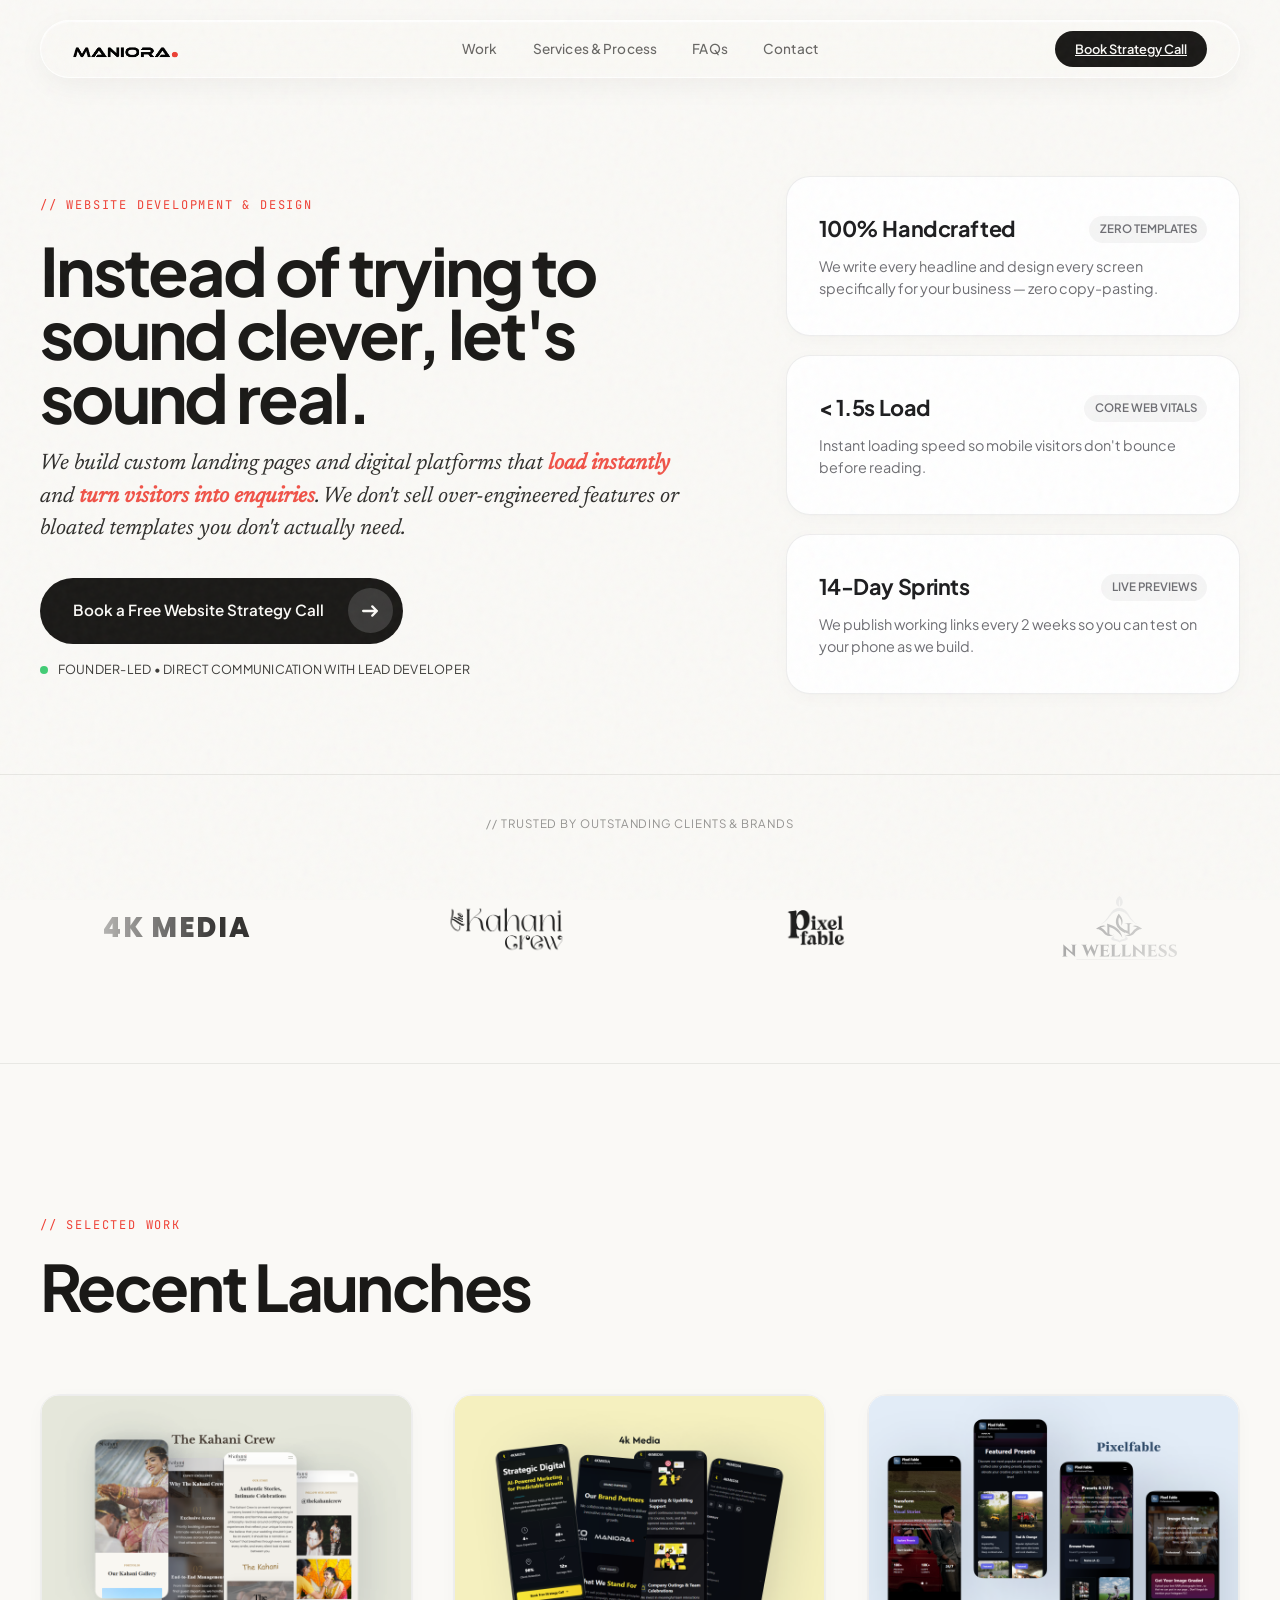
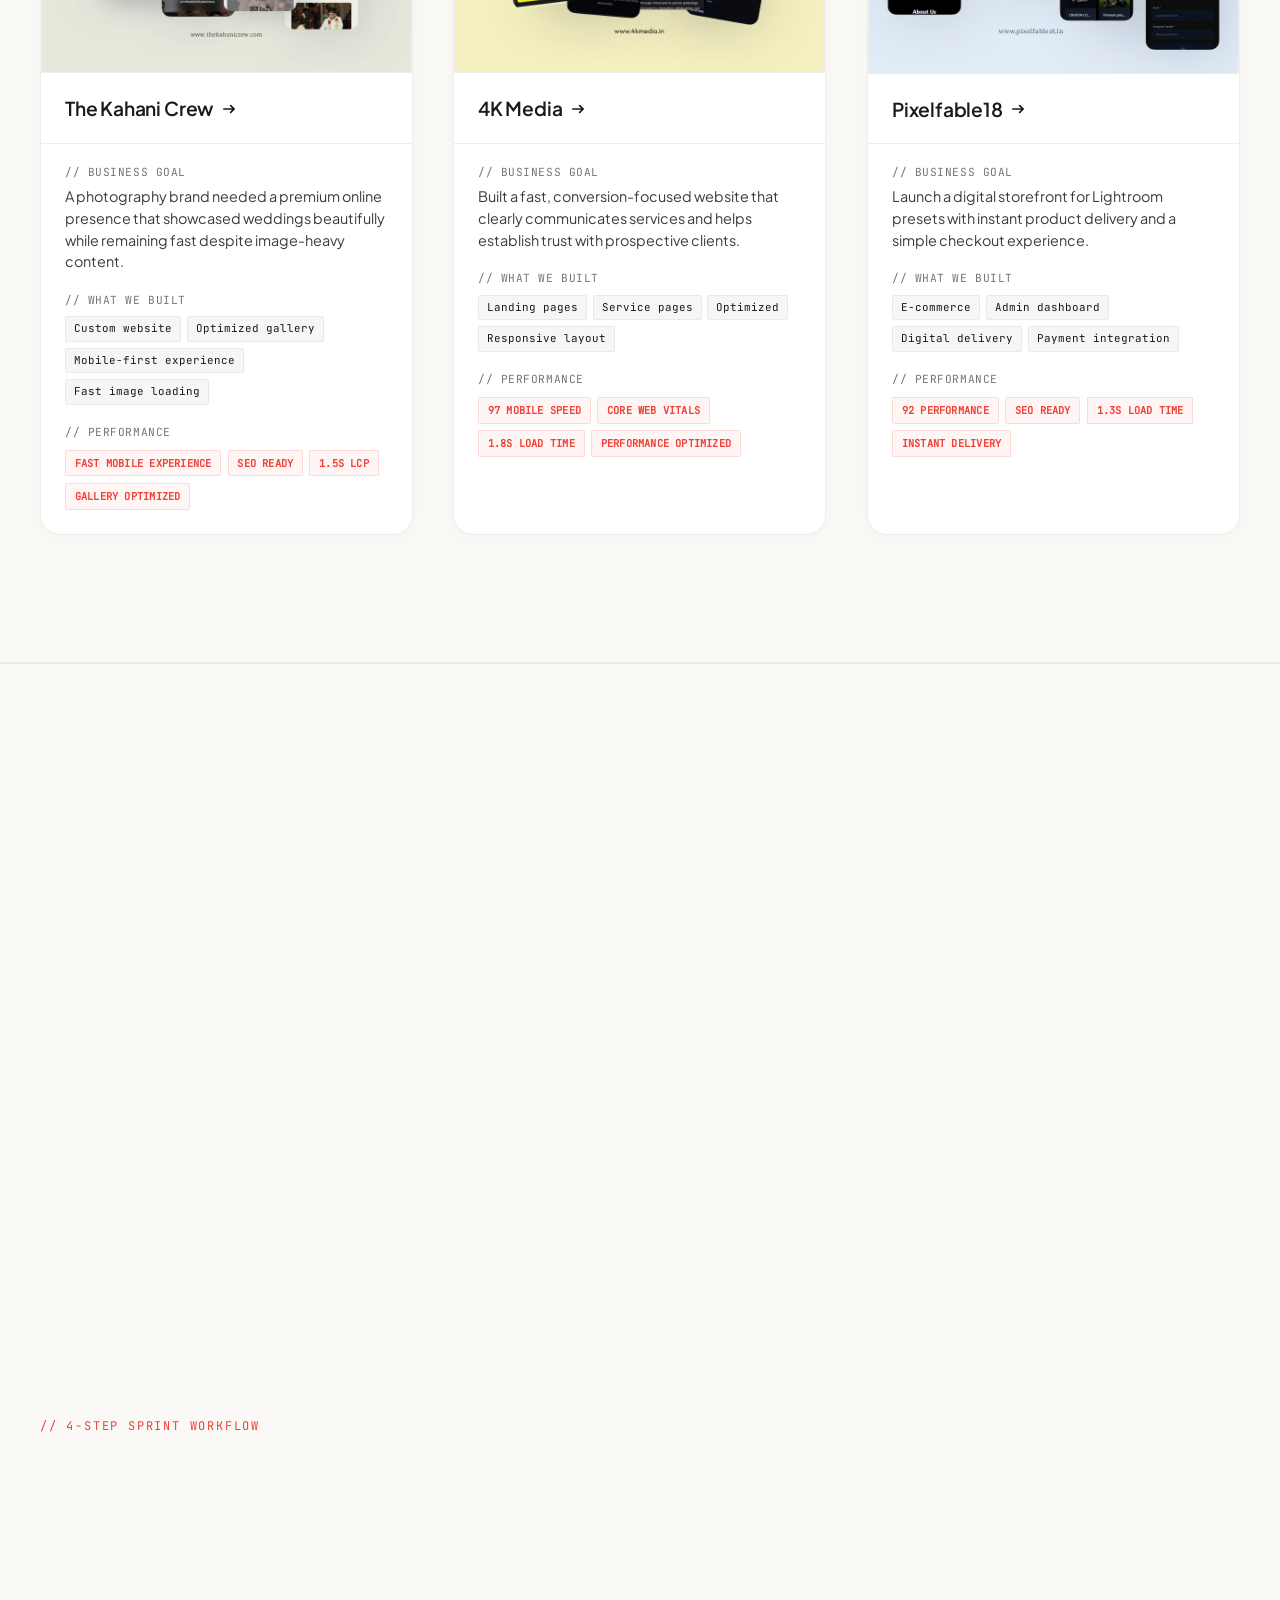
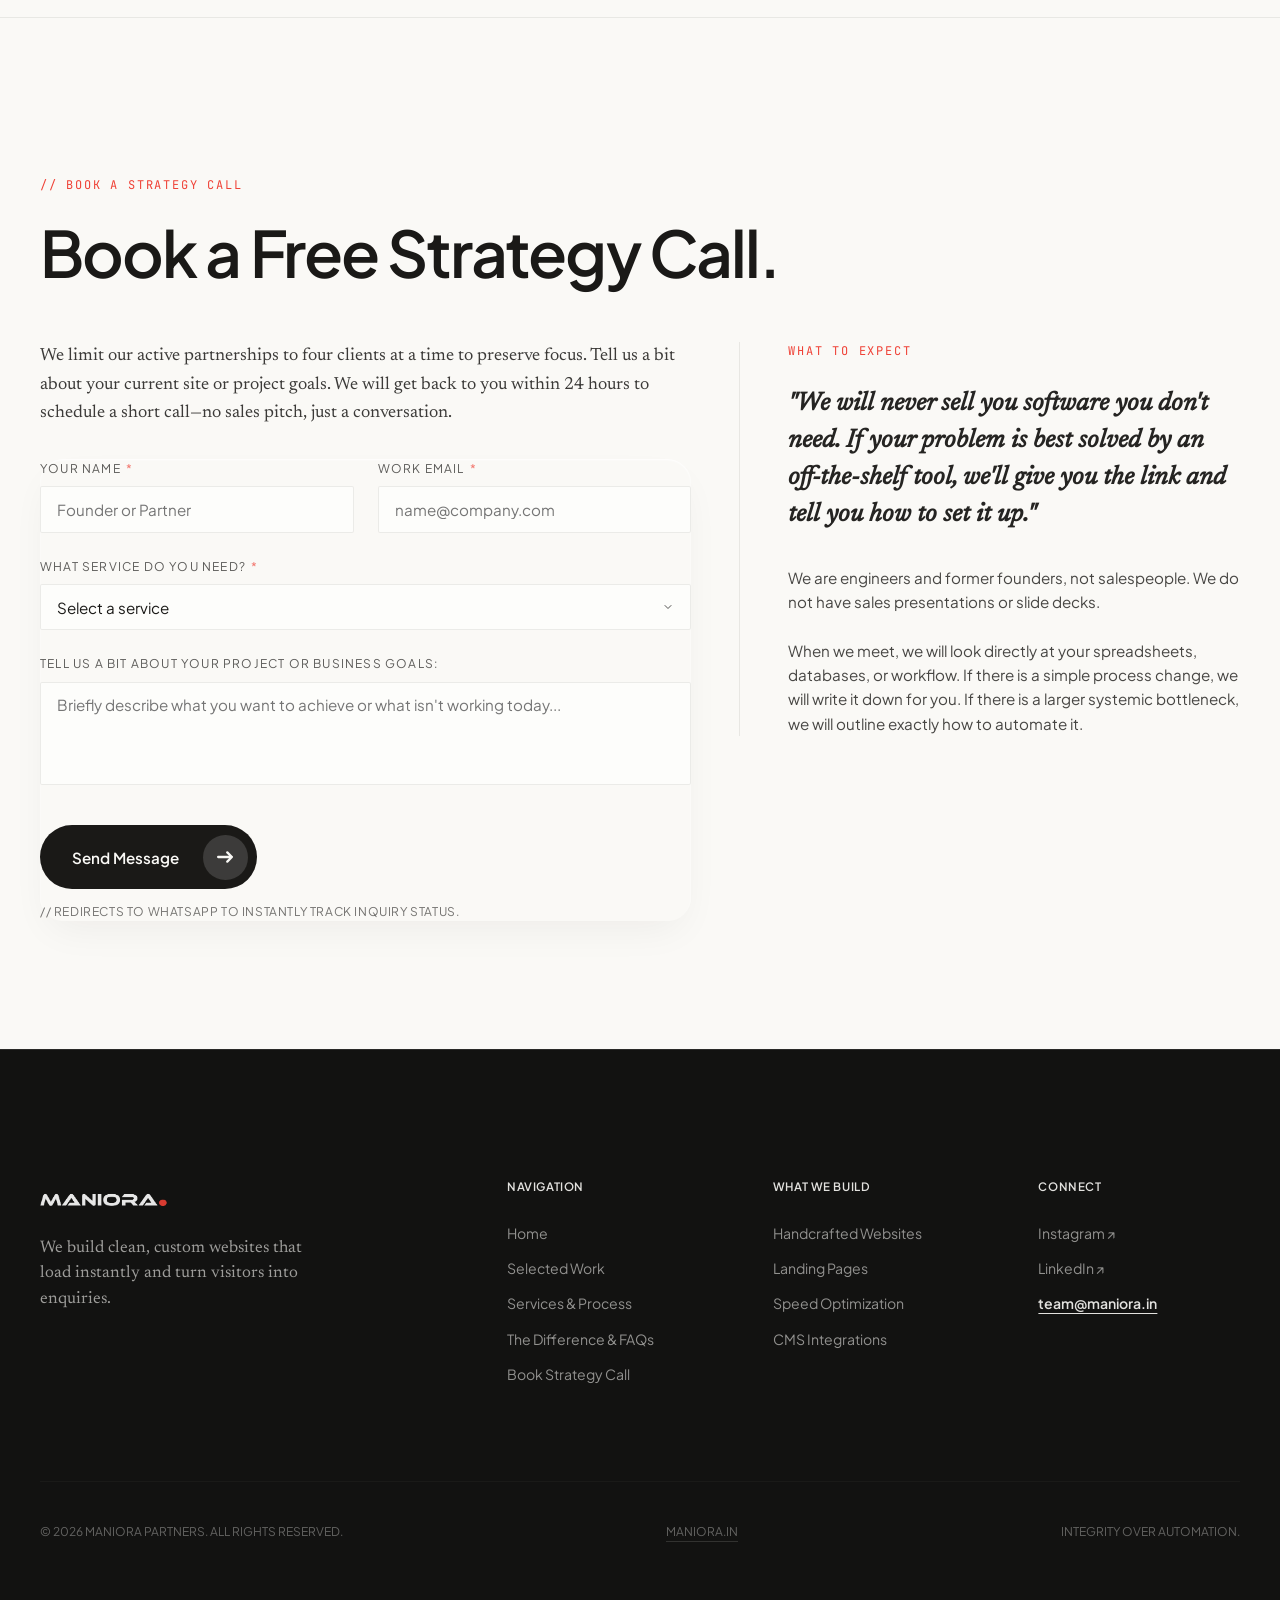
==== commit ddd039d3: "Self-host all font files locally; eliminate external Google Fonts CDN links" ====
--- a/index.html
+++ b/index.html
@@ -24,10 +24,6 @@
     <meta property="twitter:description" content="We design and build clean websites that load fast and turn visitors into enquiries. No templates, no bloated code.">
     <meta property="twitter:image" content="https://maniora.in/assets/pixelfable.png">
 
-    <!-- Google Fonts: Newsreader (Editorial Serif), Plus Jakarta Sans (Modern Sans-Serif), JetBrains Mono (Technical Monospace) -->
-    <link rel="preconnect" href="https://fonts.googleapis.com">
-    <link rel="preconnect" href="https://fonts.gstatic.com" crossorigin>
-    <link href="https://fonts.googleapis.com/css2?family=JetBrains+Mono:ital,wght@0,300;0,400;1,300&family=Newsreader:ital,opsz,wght@0,6..72,300;0,6..72,400;0,6..72,500;1,6..72,300;1,6..72,400&family=Plus+Jakarta+Sans:wght@300;400;500;600;700&family=Poppins:wght@700;800&display=swap" rel="stylesheet">
     <link rel="stylesheet" href="styles.css">
     <link rel="shortcut icon" href="assets/favicon.ico" type="image/x-icon">
 </head>
--- a/styles.css
+++ b/styles.css
@@ -1,3 +1,120 @@
+/* --------------------------------------------------
+   LOCAL FONTS (@font-face) - ZERO EXTERNAL CDNs
+   -------------------------------------------------- */
+
+/* JetBrains Mono */
+@font-face {
+    font-family: 'JetBrains Mono';
+    font-style: italic;
+    font-weight: 300;
+    font-display: swap;
+    src: url('assets/fonts/jetbrains-mono-300-italic.ttf') format('truetype');
+}
+@font-face {
+    font-family: 'JetBrains Mono';
+    font-style: normal;
+    font-weight: 300;
+    font-display: swap;
+    src: url('assets/fonts/jetbrains-mono-300.ttf') format('truetype');
+}
+@font-face {
+    font-family: 'JetBrains Mono';
+    font-style: normal;
+    font-weight: 400;
+    font-display: swap;
+    src: url('assets/fonts/jetbrains-mono-400.ttf') format('truetype');
+}
+
+/* Newsreader */
+@font-face {
+    font-family: 'Newsreader';
+    font-style: italic;
+    font-weight: 300;
+    font-display: swap;
+    src: url('assets/fonts/newsreader-300-italic.ttf') format('truetype');
+}
+@font-face {
+    font-family: 'Newsreader';
+    font-style: italic;
+    font-weight: 400;
+    font-display: swap;
+    src: url('assets/fonts/newsreader-400-italic.ttf') format('truetype');
+}
+@font-face {
+    font-family: 'Newsreader';
+    font-style: normal;
+    font-weight: 300;
+    font-display: swap;
+    src: url('assets/fonts/newsreader-300.ttf') format('truetype');
+}
+@font-face {
+    font-family: 'Newsreader';
+    font-style: normal;
+    font-weight: 400;
+    font-display: swap;
+    src: url('assets/fonts/newsreader-400.ttf') format('truetype');
+}
+@font-face {
+    font-family: 'Newsreader';
+    font-style: normal;
+    font-weight: 500;
+    font-display: swap;
+    src: url('assets/fonts/newsreader-500.ttf') format('truetype');
+}
+
+/* Plus Jakarta Sans */
+@font-face {
+    font-family: 'Plus Jakarta Sans';
+    font-style: normal;
+    font-weight: 300;
+    font-display: swap;
+    src: url('assets/fonts/plus-jakarta-sans-300.ttf') format('truetype');
+}
+@font-face {
+    font-family: 'Plus Jakarta Sans';
+    font-style: normal;
+    font-weight: 400;
+    font-display: swap;
+    src: url('assets/fonts/plus-jakarta-sans-400.ttf') format('truetype');
+}
+@font-face {
+    font-family: 'Plus Jakarta Sans';
+    font-style: normal;
+    font-weight: 500;
+    font-display: swap;
+    src: url('assets/fonts/plus-jakarta-sans-500.ttf') format('truetype');
+}
+@font-face {
+    font-family: 'Plus Jakarta Sans';
+    font-style: normal;
+    font-weight: 600;
+    font-display: swap;
+    src: url('assets/fonts/plus-jakarta-sans-600.ttf') format('truetype');
+}
+@font-face {
+    font-family: 'Plus Jakarta Sans';
+    font-style: normal;
+    font-weight: 700;
+    font-display: swap;
+    src: url('assets/fonts/plus-jakarta-sans-700.ttf') format('truetype');
+}
+
+/* Poppins */
+@font-face {
+    font-family: 'Poppins';
+    font-style: normal;
+    font-weight: 700;
+    font-display: swap;
+    src: url('assets/fonts/poppins-700.ttf') format('truetype');
+}
+@font-face {
+    font-family: 'Poppins';
+    font-style: normal;
+    font-weight: 800;
+    font-display: swap;
+    src: url('assets/fonts/poppins-800.ttf') format('truetype');
+}
+
 /* --------------------------------------------------
    CSS RESET & VARIABLE DECLARATION (DESIGN SYSTEM)
    -------------------------------------------------- */
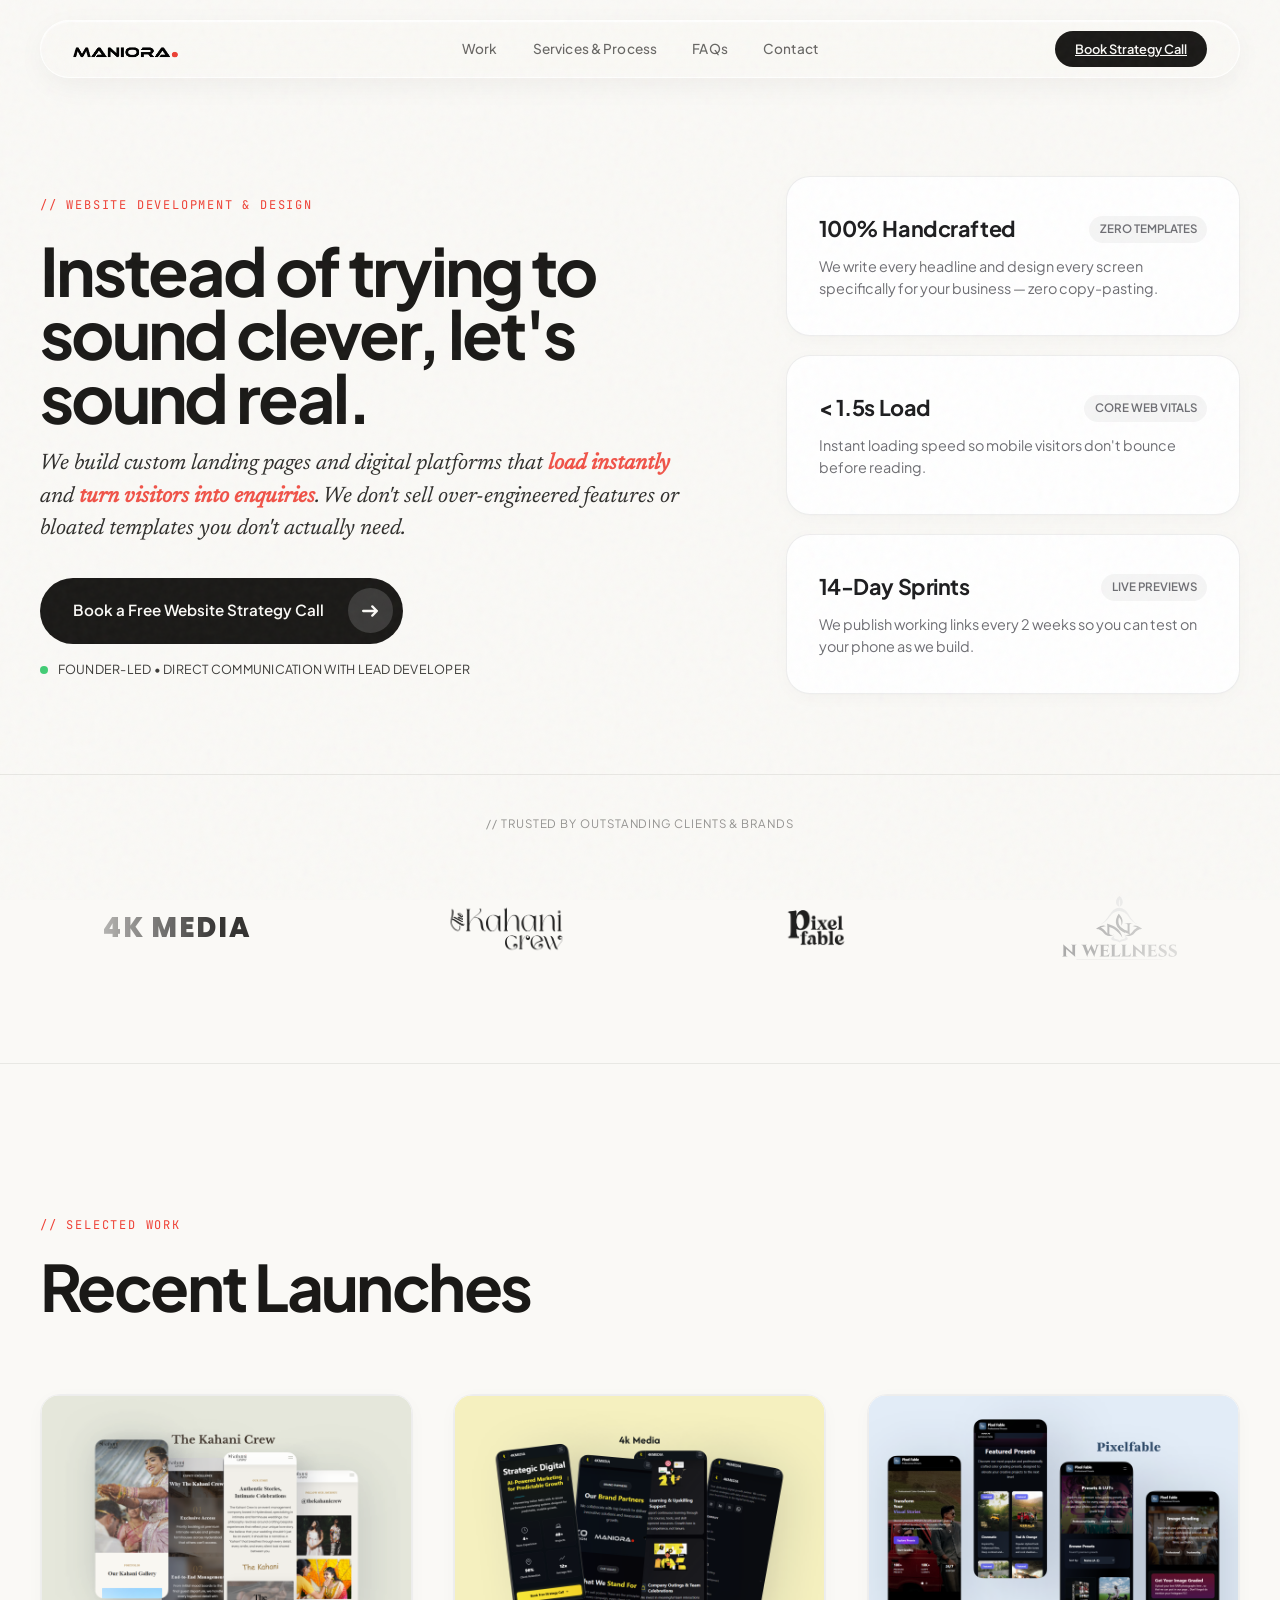
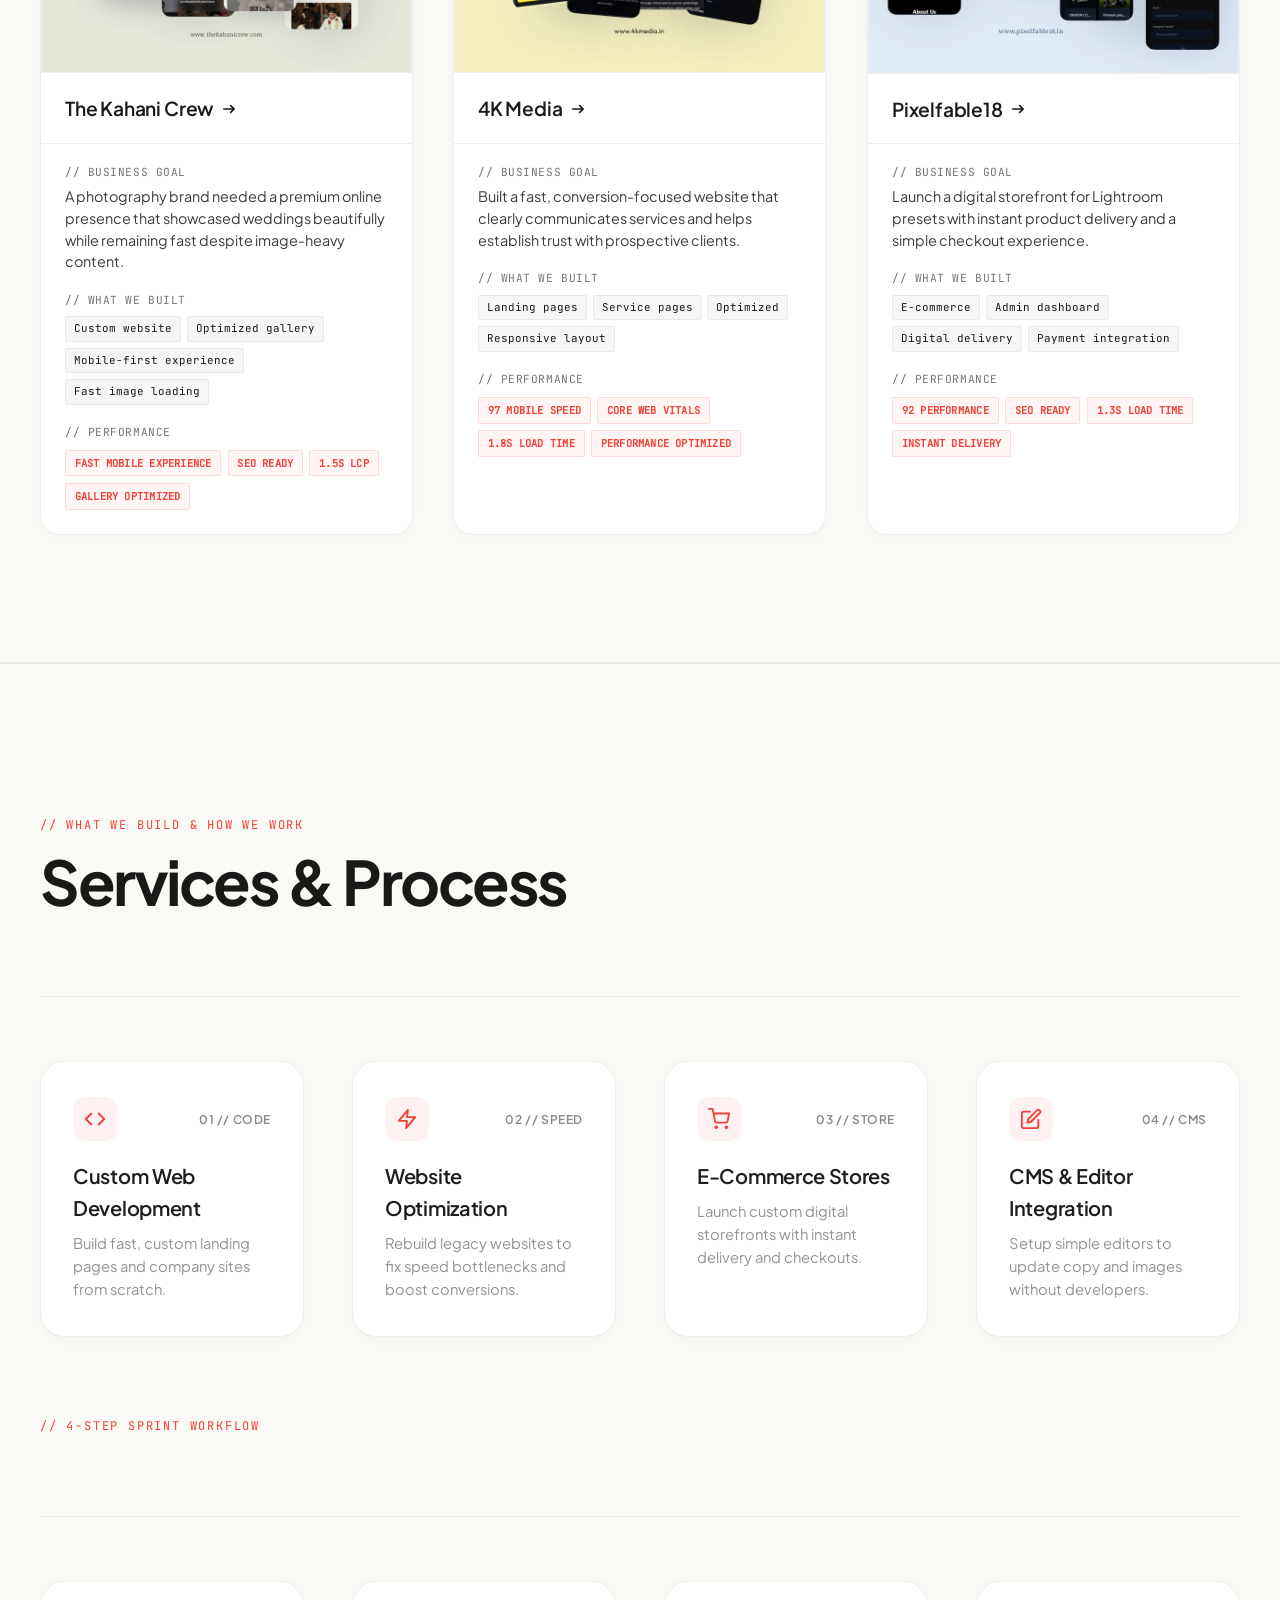
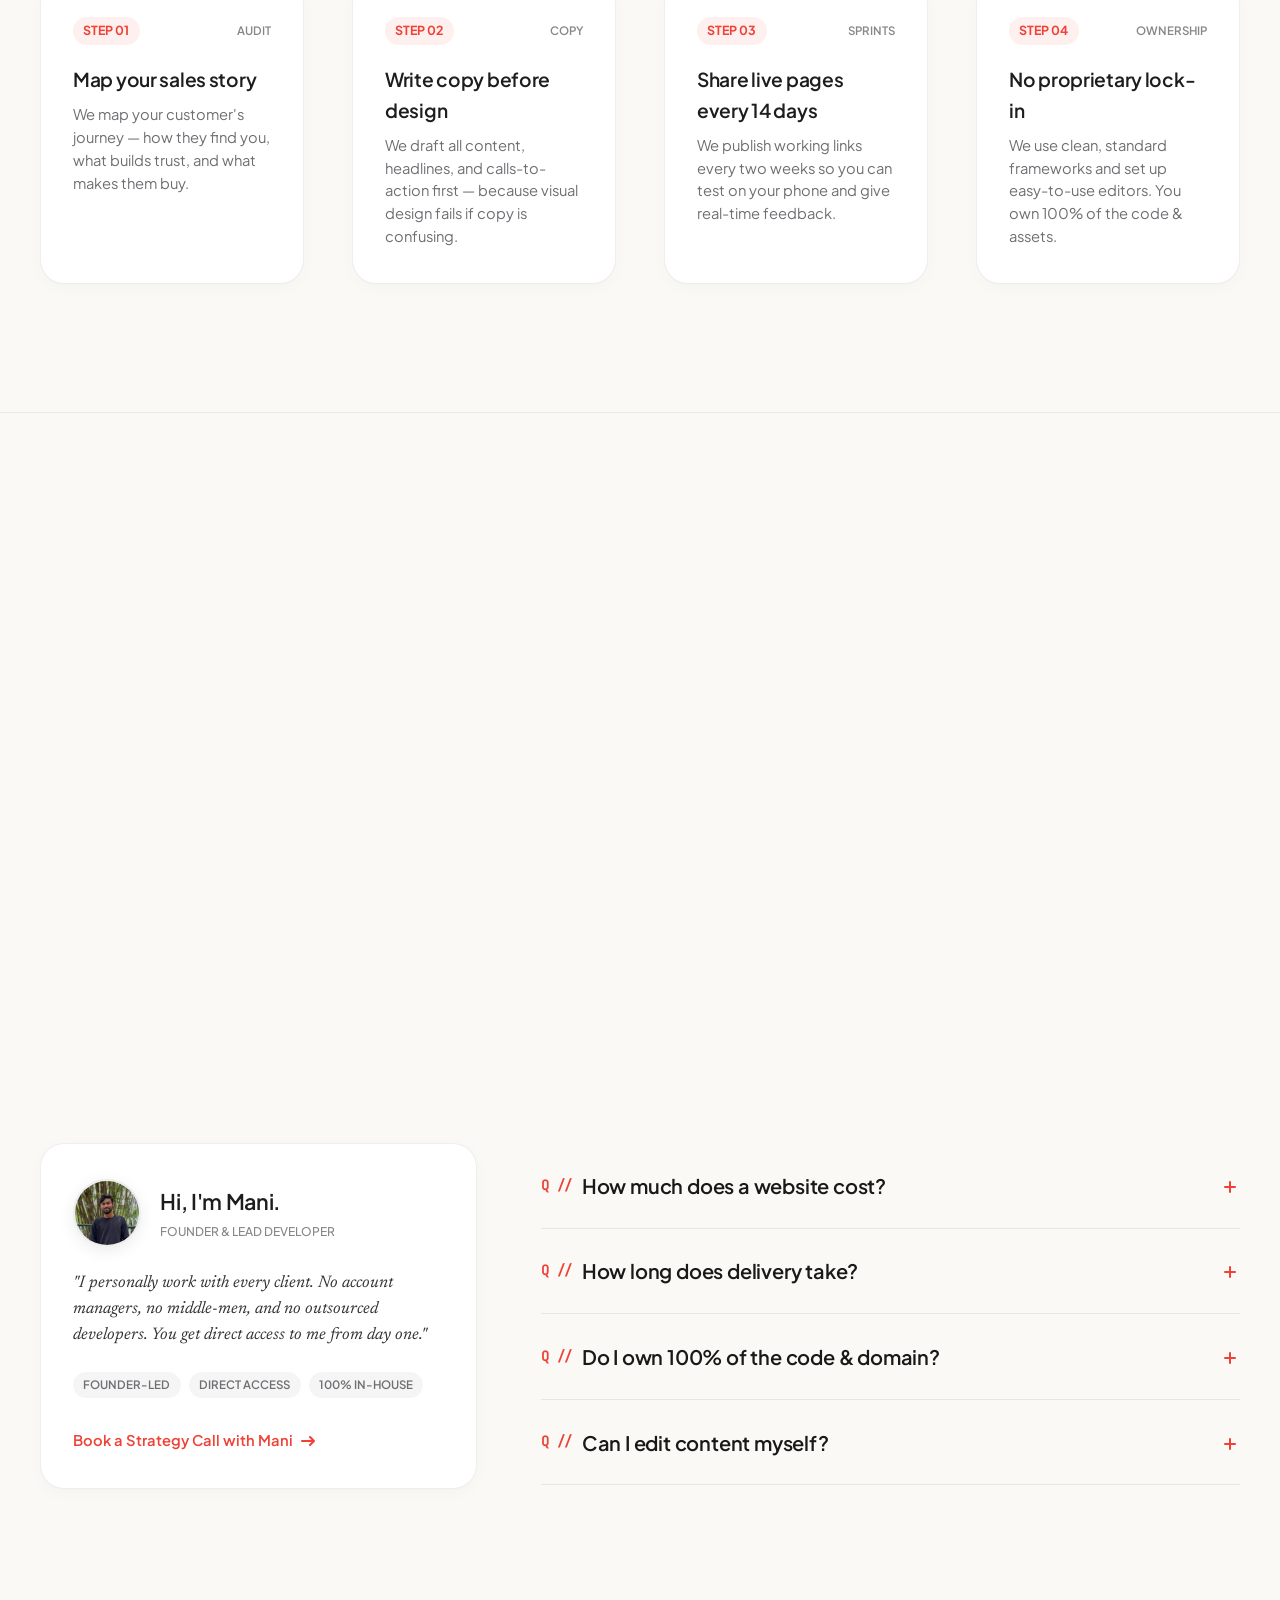
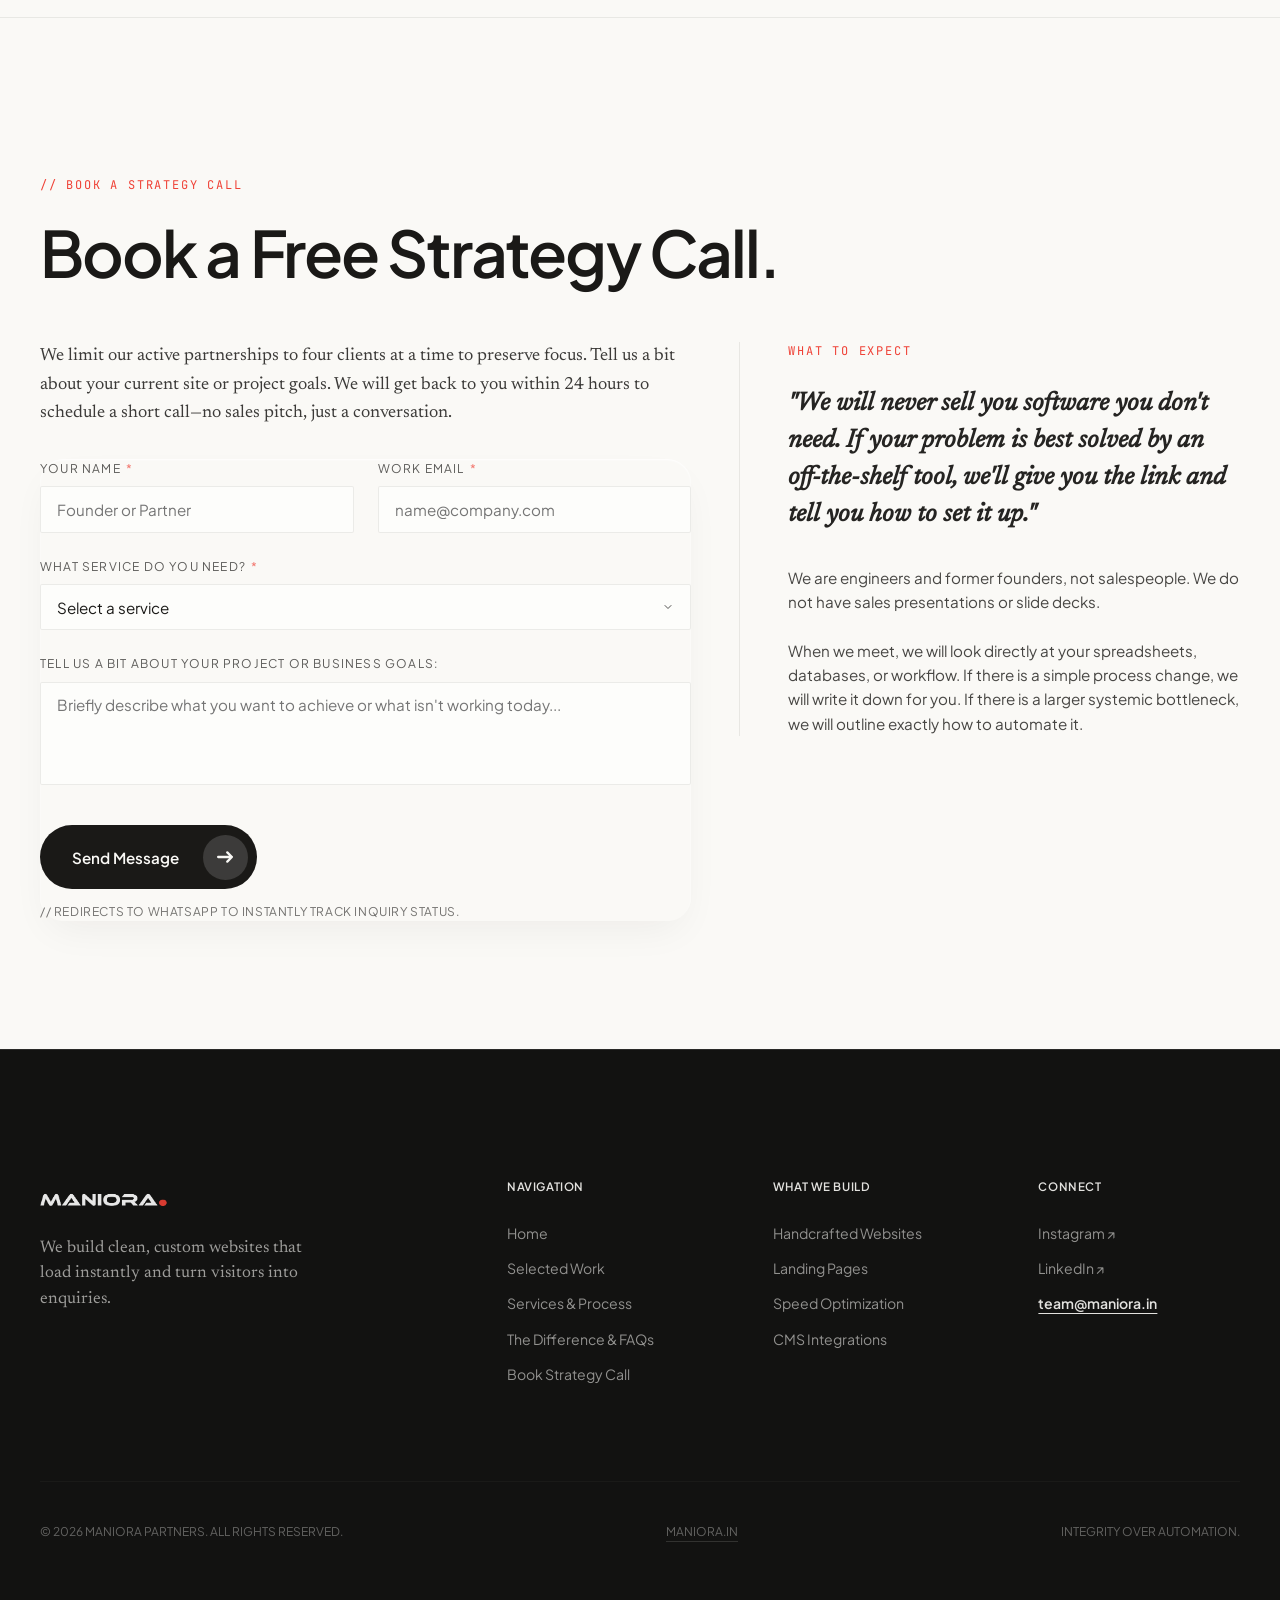
==== commit 84c8b768: "fonts" ====
--- a/index.html
+++ b/index.html
@@ -3,7 +3,7 @@
 <head>
     <meta charset="UTF-8">
     <meta name="viewport" content="width=device-width, initial-scale=1.0">
-    <title>Maniora — We build websites that work.</title>
+    <title>Maniora | We build websites that work.</title>
     <meta name="description" content="We design and build clean websites that load fast and turn visitors into enquiries. We don't use templates, we don't write bloated code, and we won't sell you things you don't need.">
     <meta name="robots" content="noindex, nofollow">
     
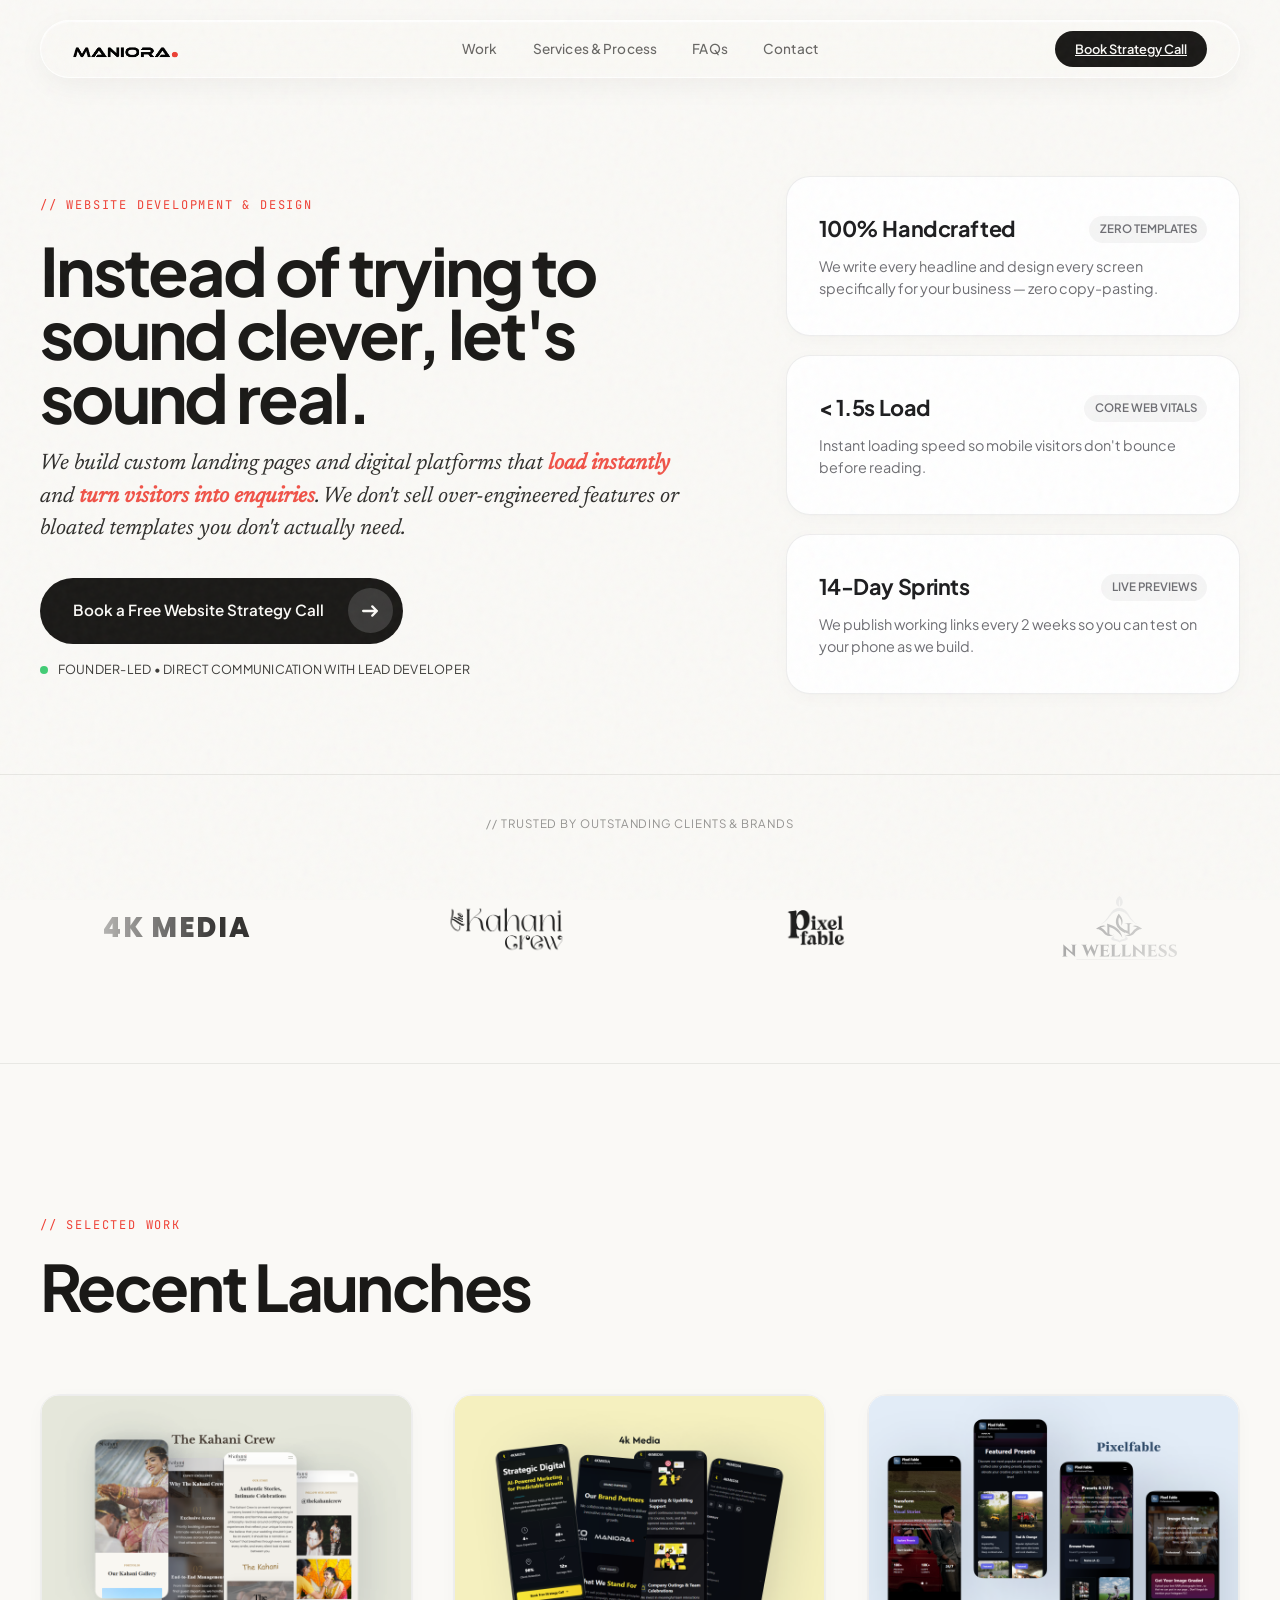
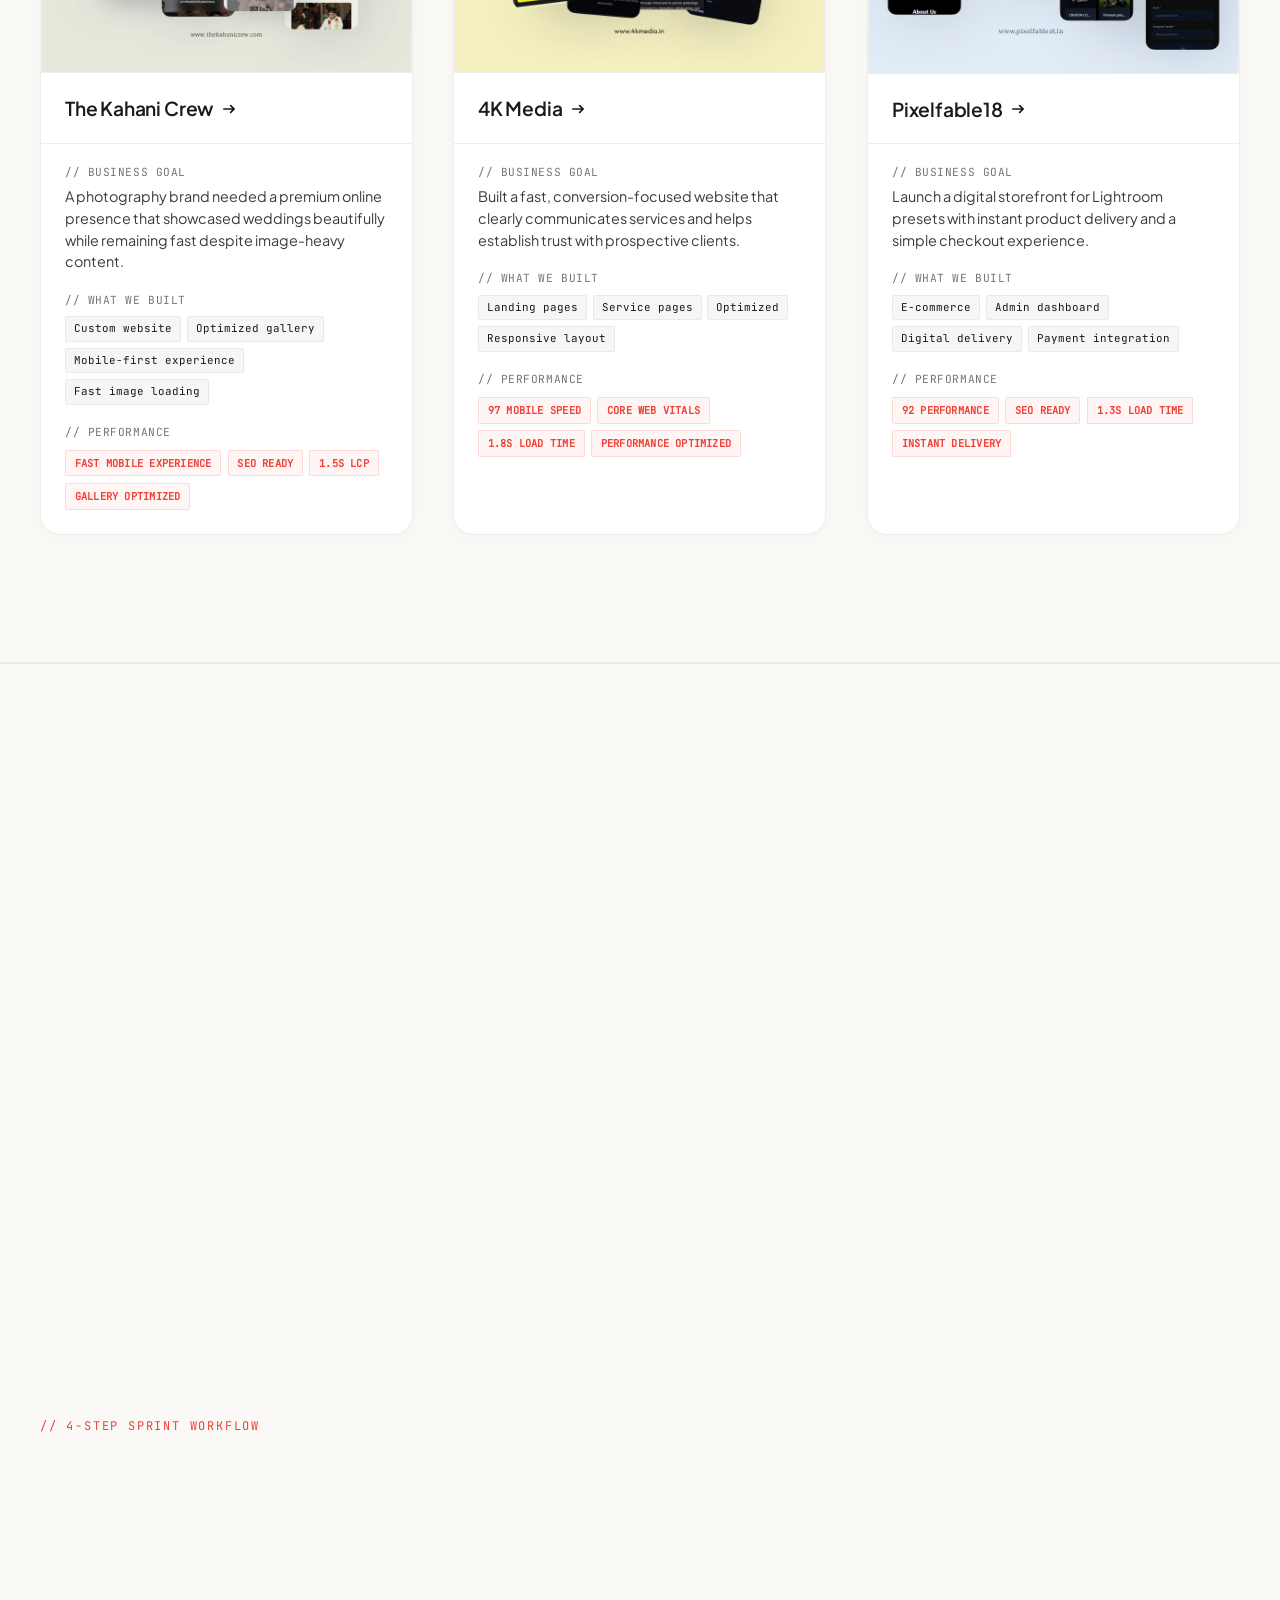
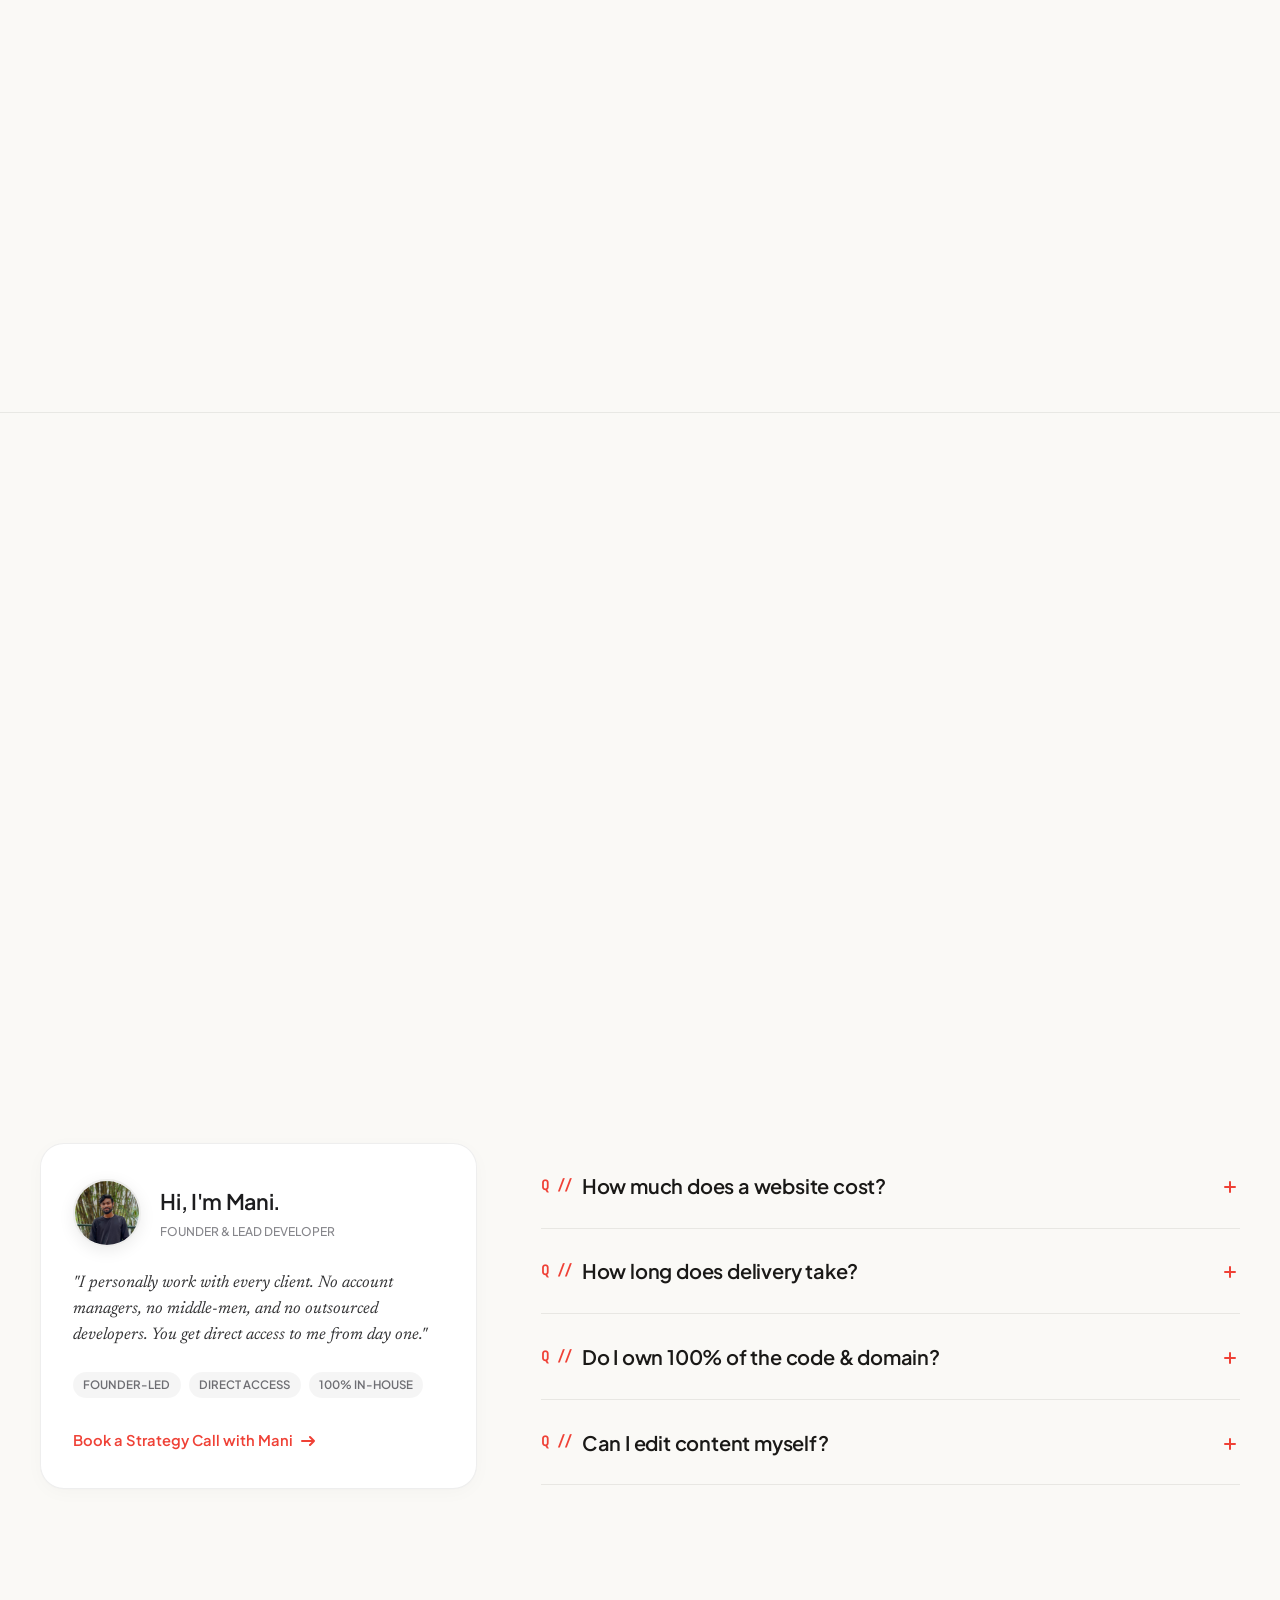
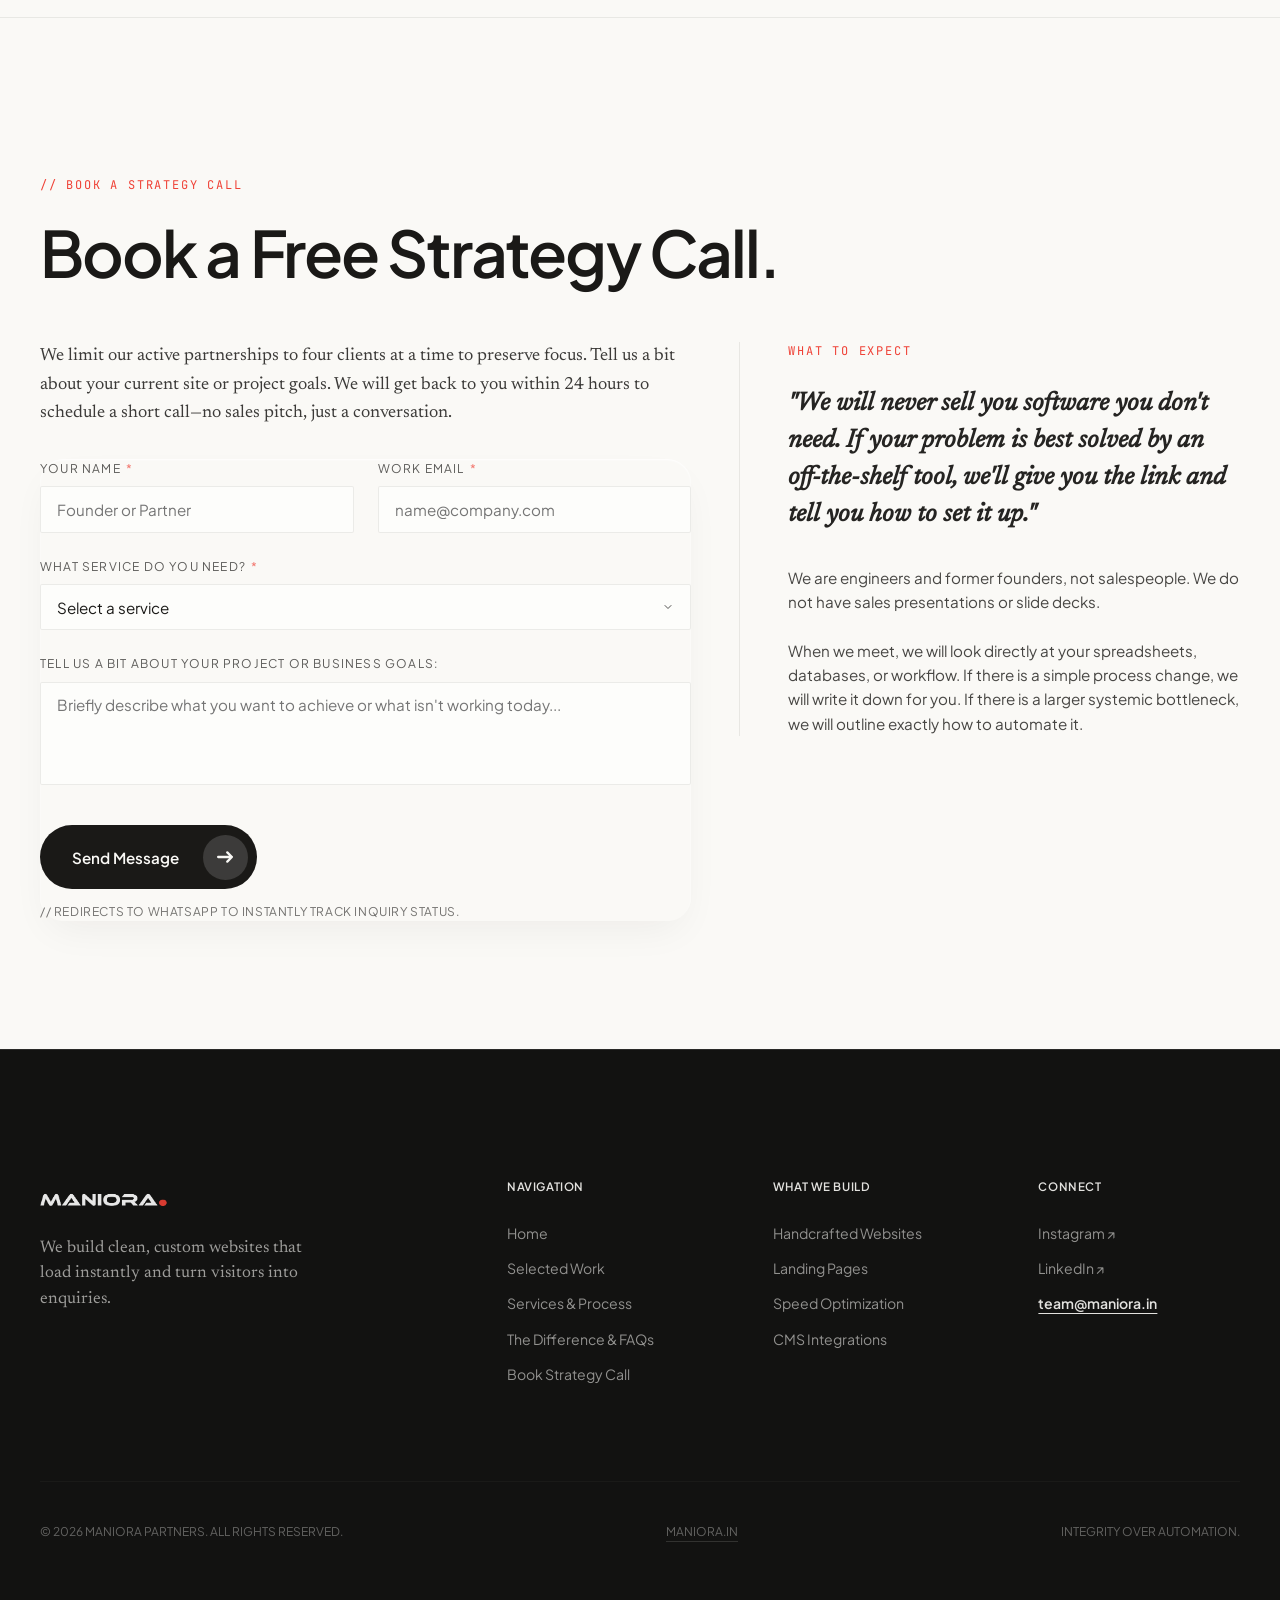
==== commit 58d9278e: "Add production launch assets: robots.txt, sitemap.xml, manifest.json, 404.html, Schema.org JSON-LD, " ====
--- a/index.html
+++ b/index.html
@@ -24,10 +24,46 @@
     <meta property="twitter:description" content="We design and build clean websites that load fast and turn visitors into enquiries. No templates, no bloated code.">
     <meta property="twitter:image" content="https://maniora.in/assets/pixelfable.png">
 
+    <meta name="theme-color" content="#FAF9F6">
+    <link rel="manifest" href="manifest.json">
     <link rel="stylesheet" href="styles.css">
     <link rel="shortcut icon" href="assets/favicon.ico" type="image/x-icon">
+
+    <!-- Schema.org Structured Data -->
+    <script type="application/ld+json">
+    {
+      "@context": "https://schema.org",
+      "@type": "ProfessionalService",
+      "name": "Maniora",
+      "image": "https://maniora.in/assets/logo1-min.png",
+      "@id": "https://maniora.in/#organization",
+      "url": "https://maniora.in/",
+      "telephone": "+919640161711",
+      "priceRange": "₹30,000 - ₹2,00,000",
+      "address": {
+        "@type": "PostalAddress",
+        "addressLocality": "Hyderabad",
+        "addressCountry": "IN"
+      },
+      "description": "We build handcrafted, high-converting websites and landing pages that load instantly and turn visitors into enquiries."
+    }
+    </script>
+
+    <!-- Google Tag Manager -->
+    <!--
+    <script>(function(w,d,s,l,i){w[l]=w[l]||[];w[l].push({'gtm.start':
+    new Date().getTime(),event:'gtm.js'});var f=d.getElementsByTagName(s)[0],
+    j=d.createElement(s),dl=l!='dataLayer'?'&l='+l:'';j.async=true;j.src=
+    'https://www.googletagmanager.com/gtm.js?id='+i+dl;f.parentNode.insertBefore(j,f);
+    })(window,document,'script','dataLayer','GTM-XXXXXXX');</script>
+    -->
 </head>
 <body>
+    <!-- Google Tag Manager (noscript) -->
+    <!--
+    <noscript><iframe src="https://www.googletagmanager.com/ns.html?id=GTM-XXXXXXX"
+    height="0" width="0" style="display:none;visibility:hidden"></iframe></noscript>
+    -->
     <!-- Grain Noise Overlay -->
     <div class="grain-overlay" aria-hidden="true"></div>
 
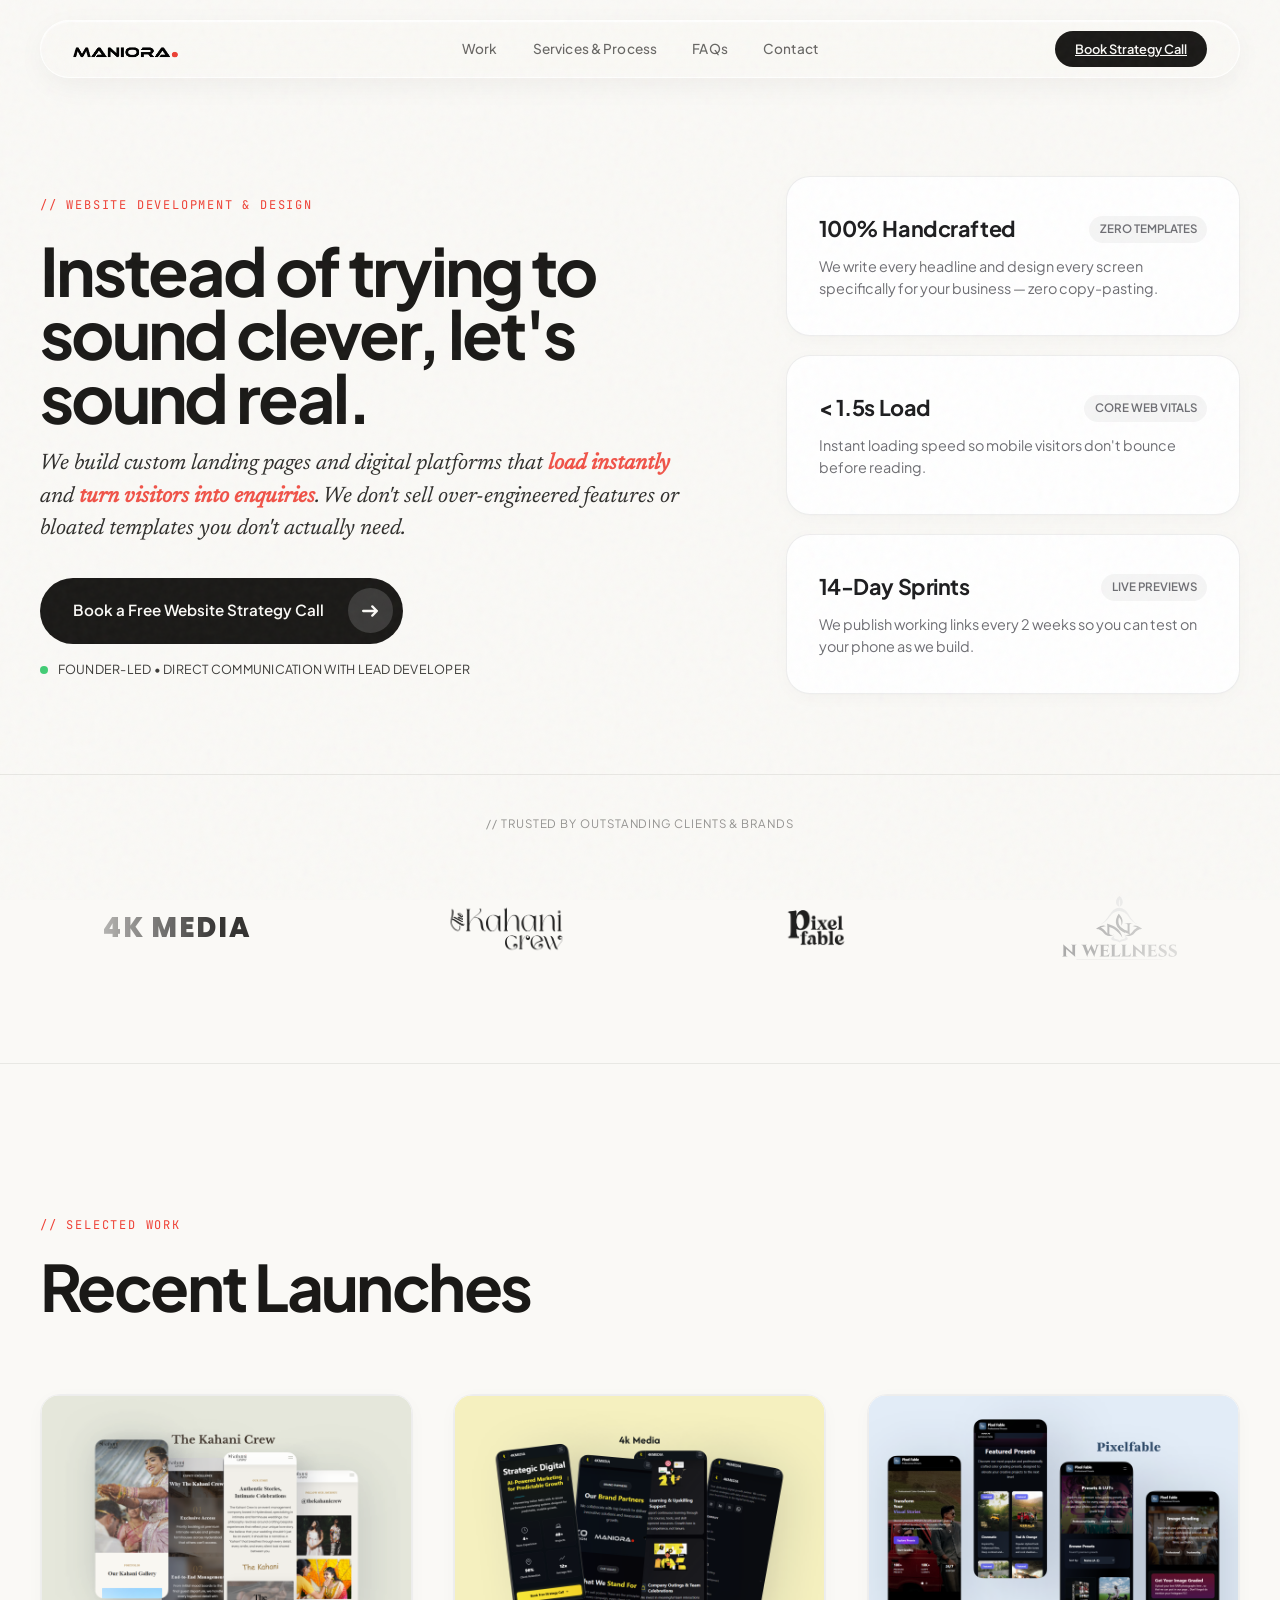
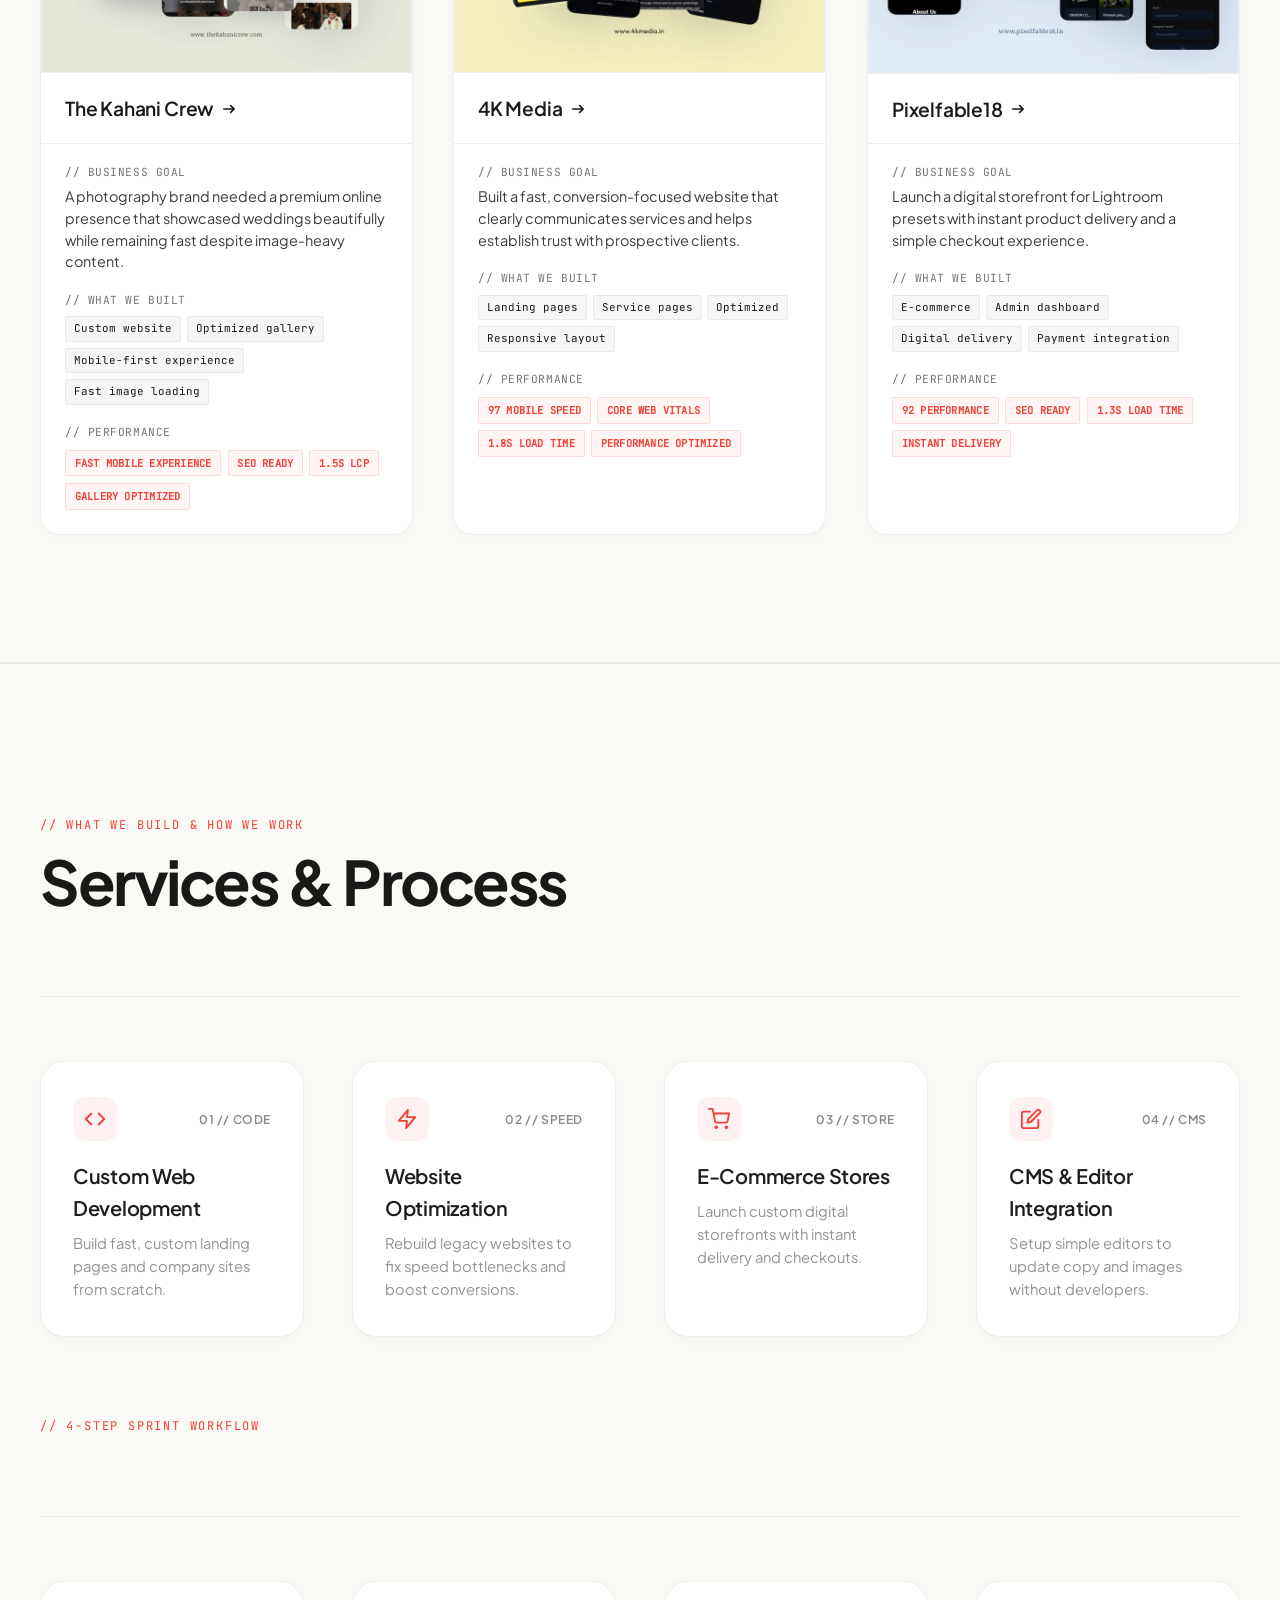
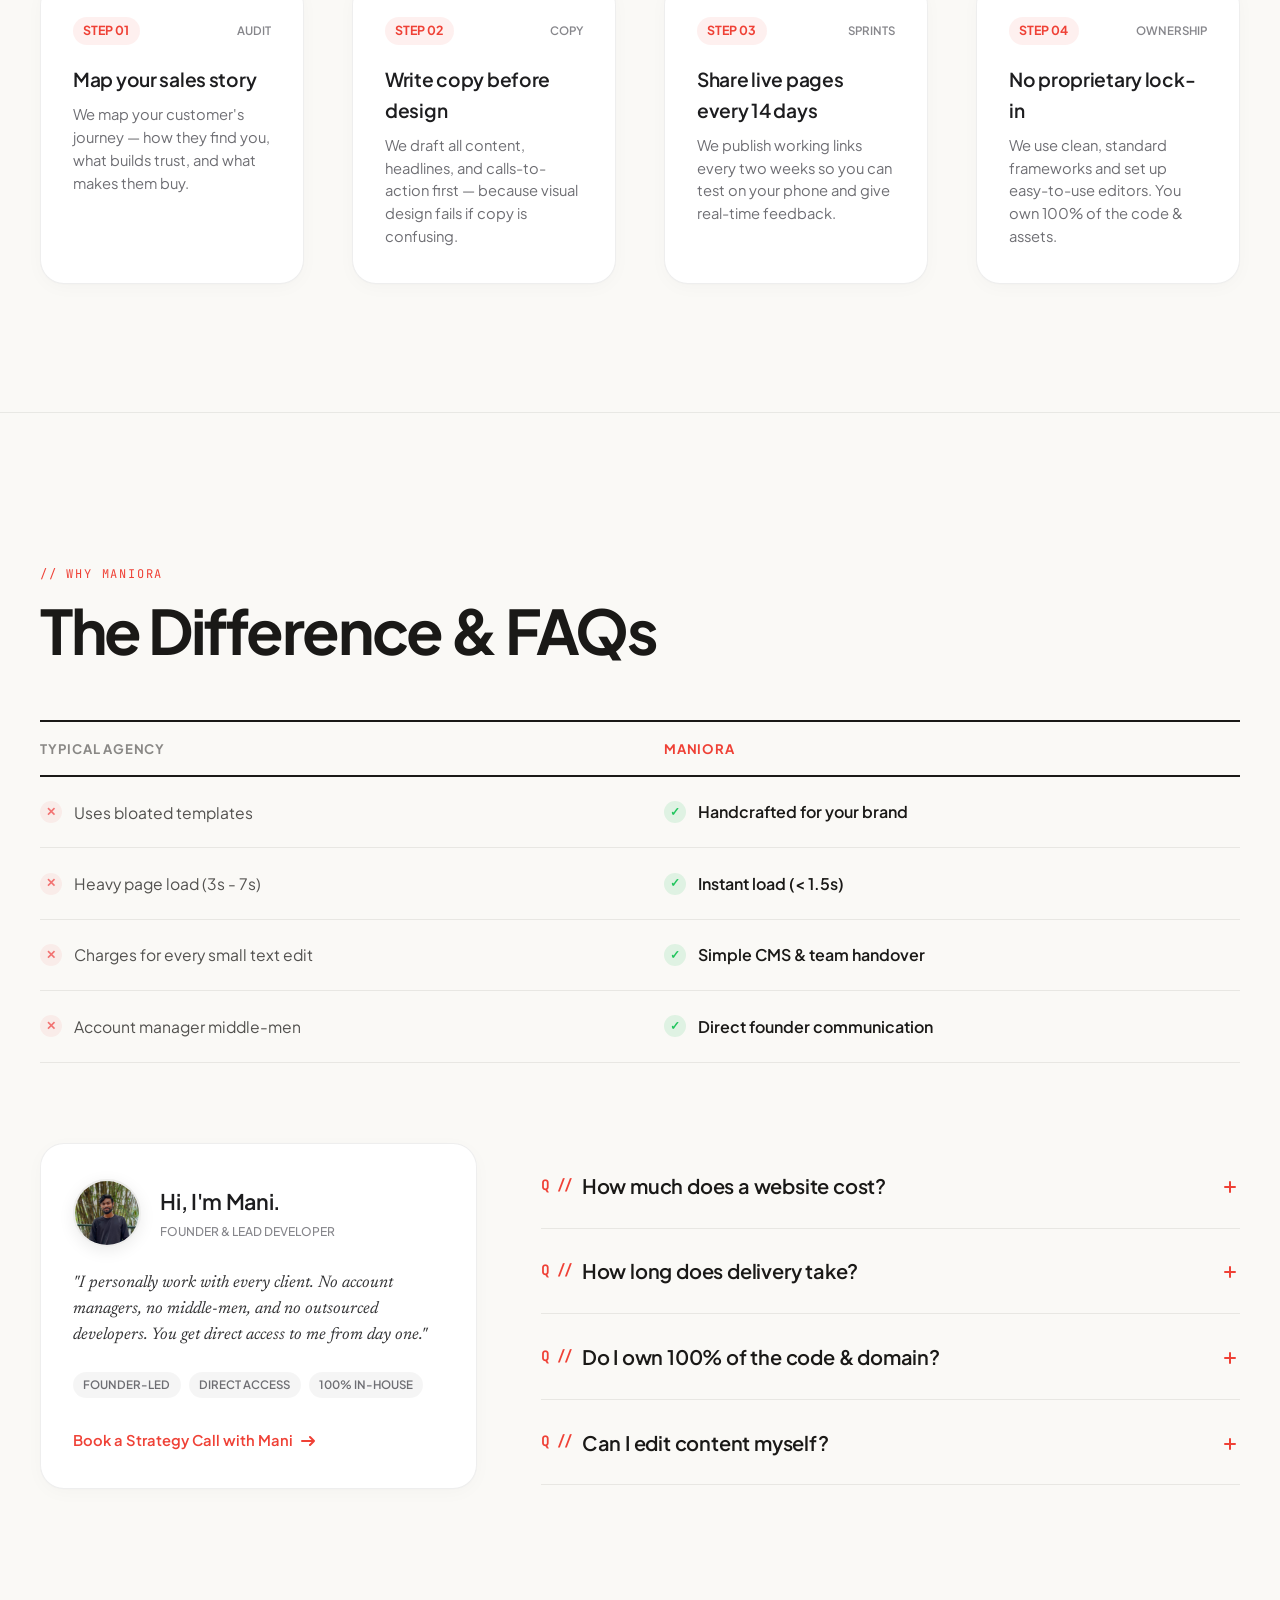
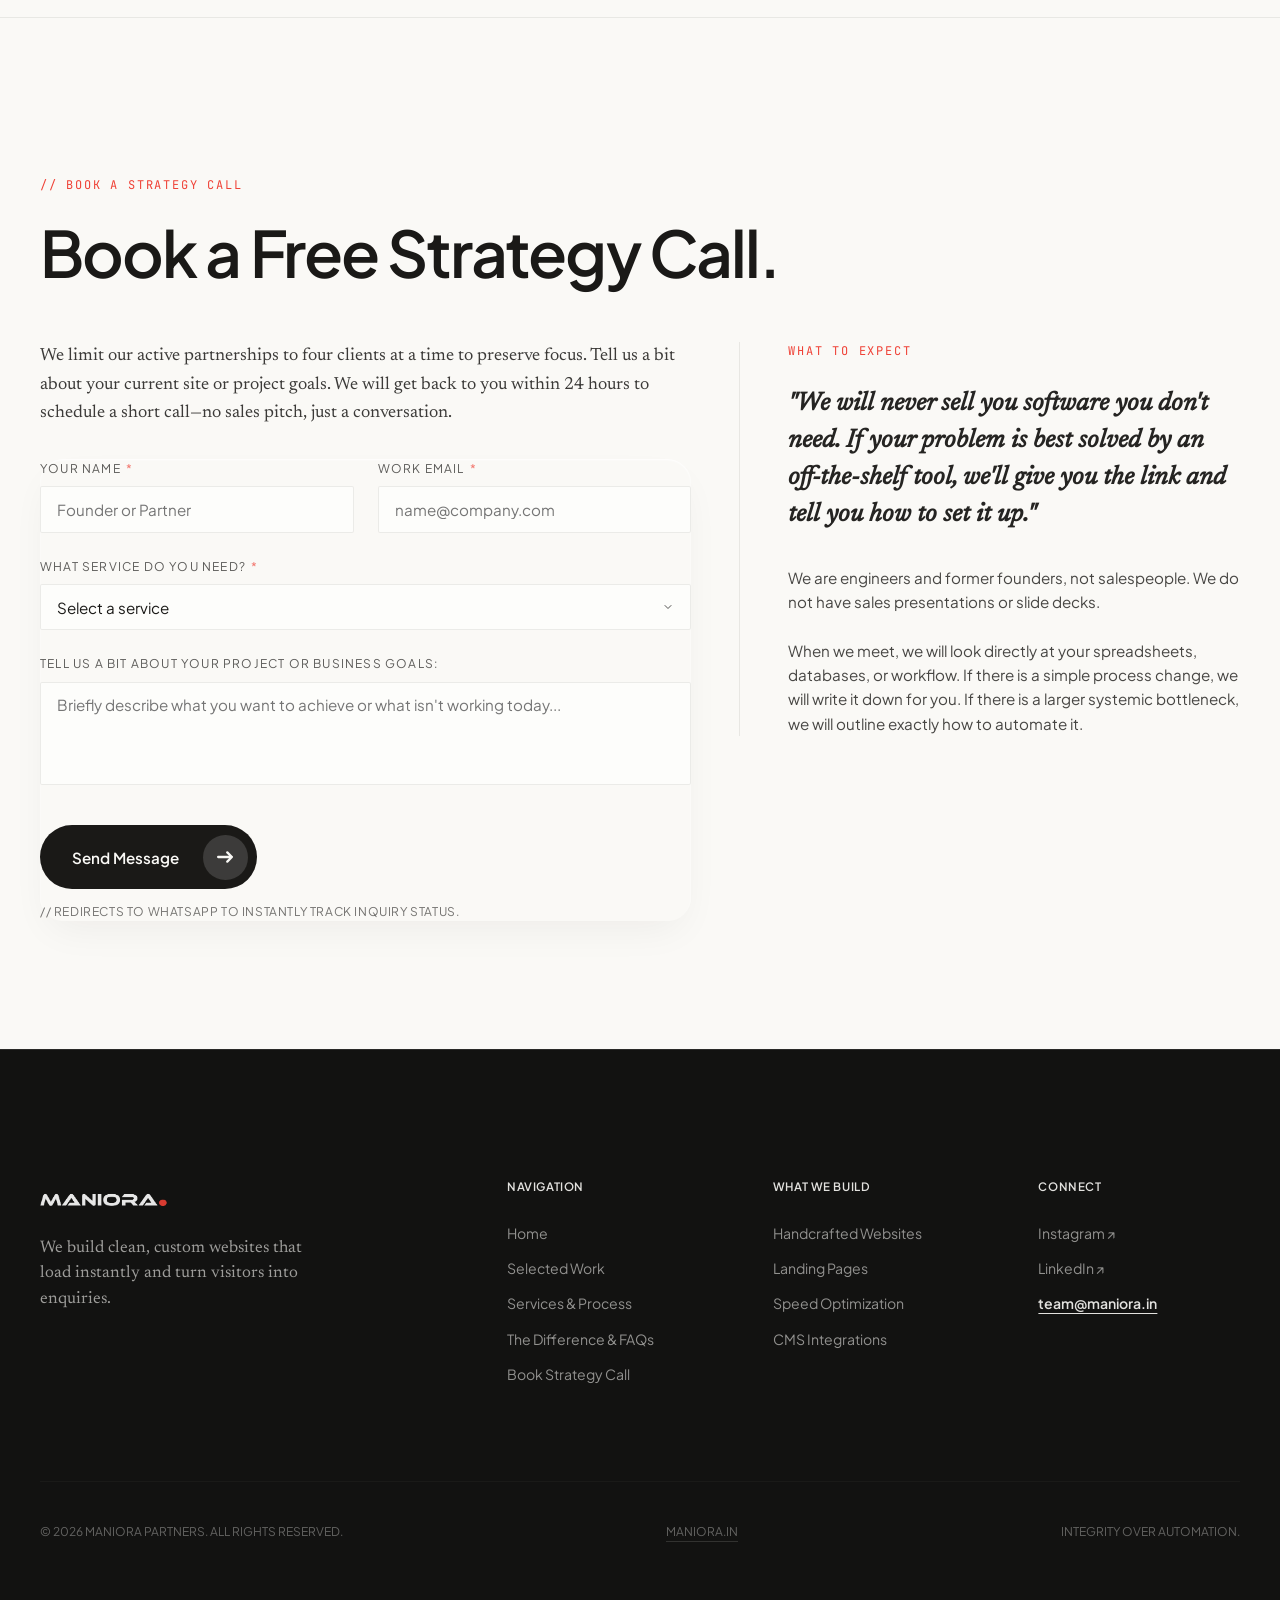
==== commit 6244de84: "seo" ====
--- a/index.html
+++ b/index.html
@@ -8,21 +8,21 @@
     <meta name="robots" content="noindex, nofollow">
     
     <!-- Canonical -->
-    <link rel="canonical" href="https://maniora.in/">
+    <link rel="canonical" href="https://web.maniora.in/">
     
     <!-- Open Graph / Facebook -->
     <meta property="og:type" content="website">
-    <meta property="og:url" content="https://maniora.in/">
+    <meta property="og:url" content="https://web.maniora.in/">
     <meta property="og:title" content="Maniora — We build websites that work.">
     <meta property="og:description" content="We design and build clean websites that load fast and turn visitors into enquiries. No templates, no bloated code.">
-    <meta property="og:image" content="https://maniora.in/assets/pixelfable.png">
+    <meta property="og:image" content="https://web.maniora.in/assets/pixelfable.png">
 
     <!-- Twitter -->
     <meta property="twitter:card" content="summary_large_image">
-    <meta property="twitter:url" content="https://maniora.in/">
+    <meta property="twitter:url" content="https://web.maniora.in/">
     <meta property="twitter:title" content="Maniora — We build websites that work.">
     <meta property="twitter:description" content="We design and build clean websites that load fast and turn visitors into enquiries. No templates, no bloated code.">
-    <meta property="twitter:image" content="https://maniora.in/assets/pixelfable.png">
+    <meta property="twitter:image" content="https://web.maniora.in/assets/pixelfable.png">
 
     <meta name="theme-color" content="#FAF9F6">
     <link rel="manifest" href="manifest.json">
@@ -35,11 +35,11 @@
       "@context": "https://schema.org",
       "@type": "ProfessionalService",
       "name": "Maniora",
-      "image": "https://maniora.in/assets/logo1-min.png",
-      "@id": "https://maniora.in/#organization",
-      "url": "https://maniora.in/",
+      "image": "https://web.maniora.in/assets/logo1-min.png",
+      "@id": "https://web.maniora.in/#organization",
+      "url": "https://web.maniora.in/",
       "telephone": "+919640161711",
-      "priceRange": "₹30,000 - ₹2,00,000",
+      "priceRange": "₹15,000 - ₹2,00,000",
       "address": {
         "@type": "PostalAddress",
         "addressLocality": "Hyderabad",
@@ -50,20 +50,18 @@
     </script>
 
     <!-- Google Tag Manager -->
-    <!--
     <script>(function(w,d,s,l,i){w[l]=w[l]||[];w[l].push({'gtm.start':
     new Date().getTime(),event:'gtm.js'});var f=d.getElementsByTagName(s)[0],
     j=d.createElement(s),dl=l!='dataLayer'?'&l='+l:'';j.async=true;j.src=
     'https://www.googletagmanager.com/gtm.js?id='+i+dl;f.parentNode.insertBefore(j,f);
-    })(window,document,'script','dataLayer','GTM-XXXXXXX');</script>
-    -->
+    })(window,document,'script','dataLayer','GTM-N938F8NB');</script>
+    <!-- End Google Tag Manager -->
 </head>
 <body>
-    <!-- Google Tag Manager (noscript) -->
-    <!--
-    <noscript><iframe src="https://www.googletagmanager.com/ns.html?id=GTM-XXXXXXX"
+   <!-- Google Tag Manager (noscript) -->
+    <noscript><iframe src="https://www.googletagmanager.com/ns.html?id=GTM-N938F8NB"
     height="0" width="0" style="display:none;visibility:hidden"></iframe></noscript>
-    -->
+    <!-- End Google Tag Manager (noscript) -->
     <!-- Grain Noise Overlay -->
     <div class="grain-overlay" aria-hidden="true"></div>
 
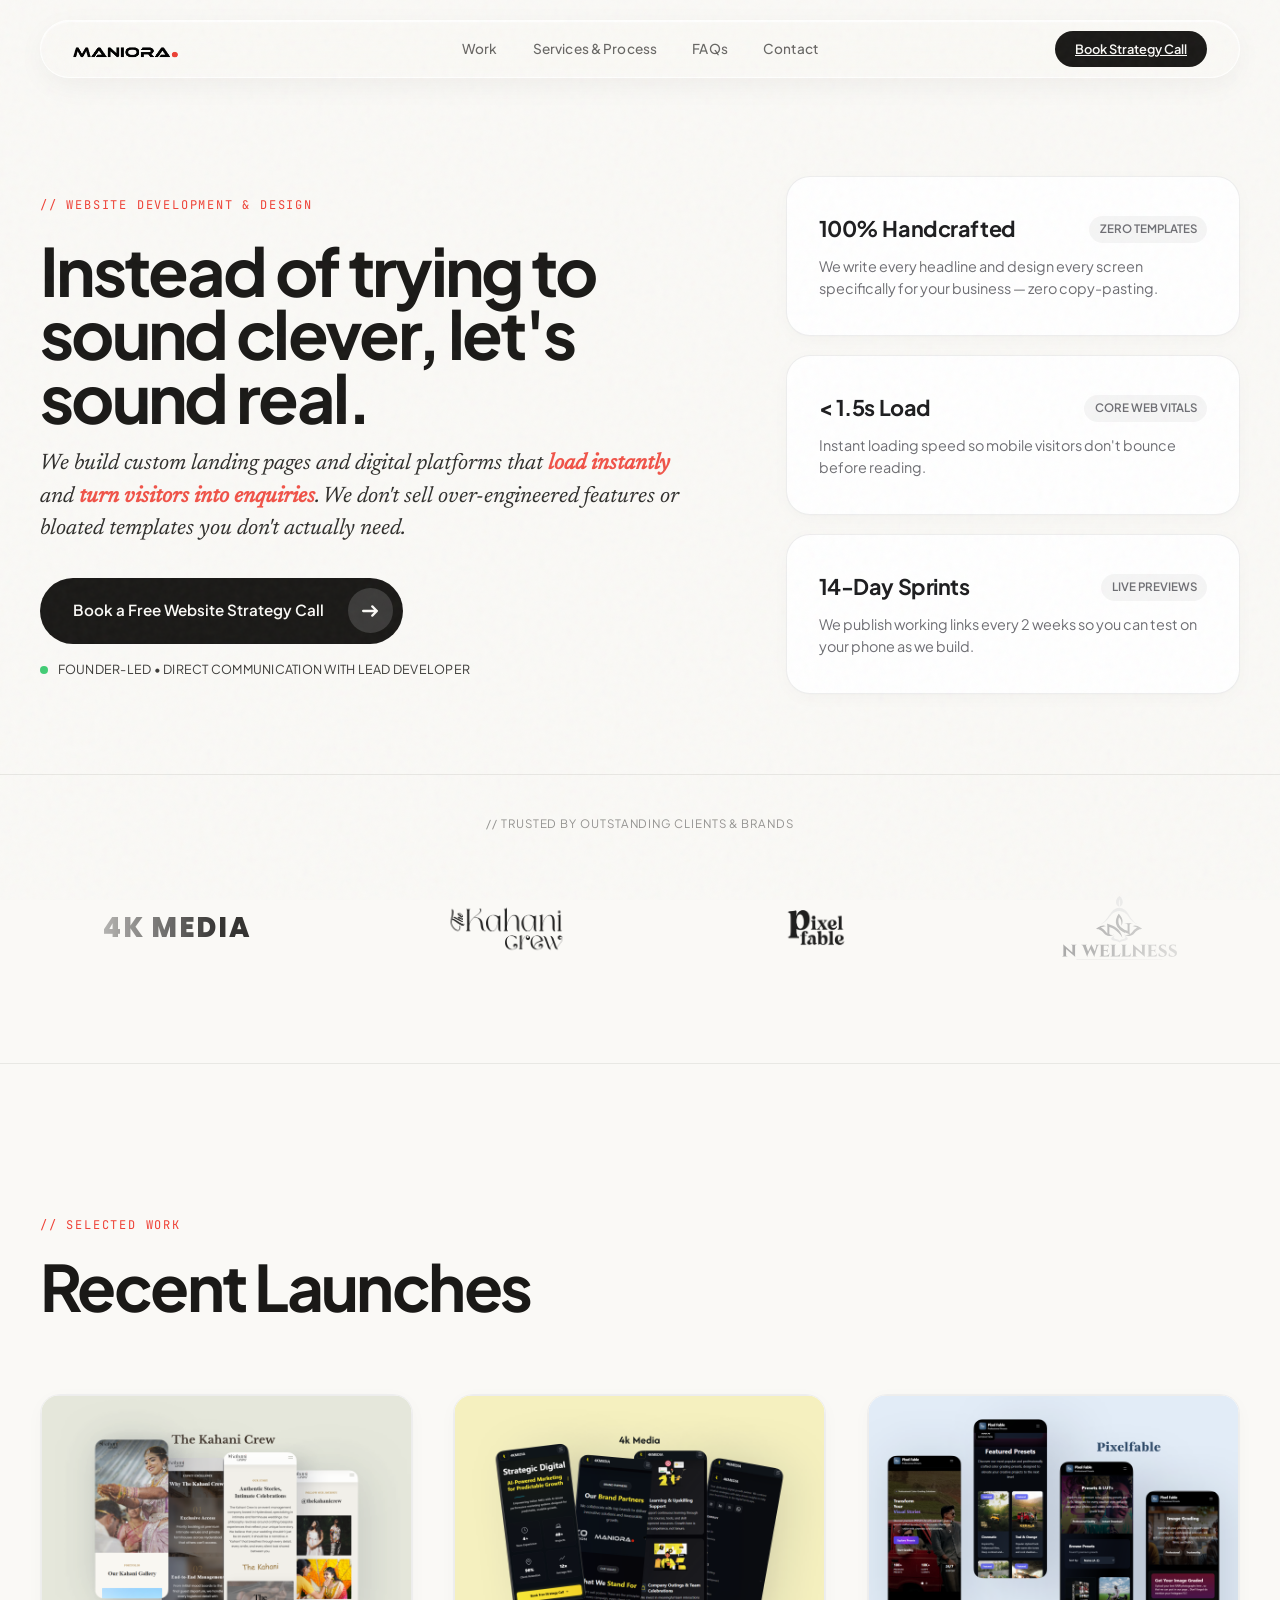
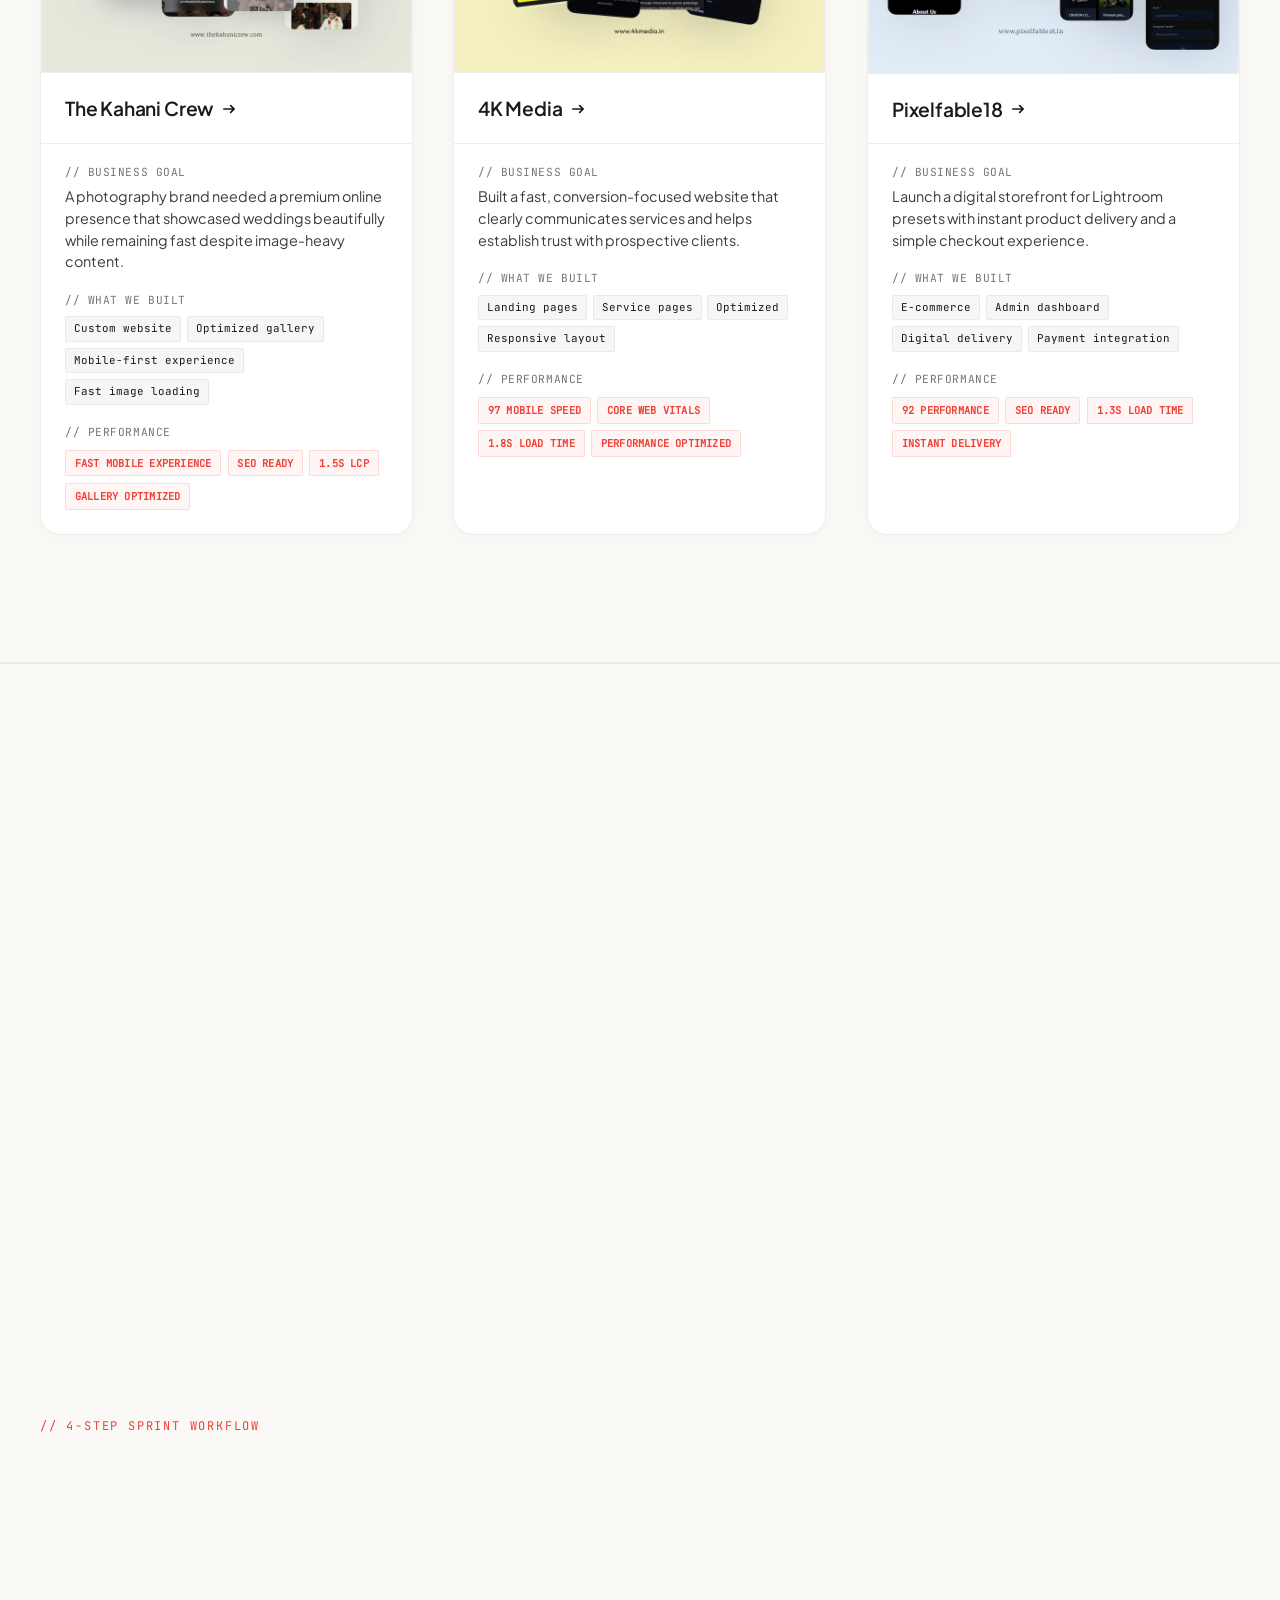
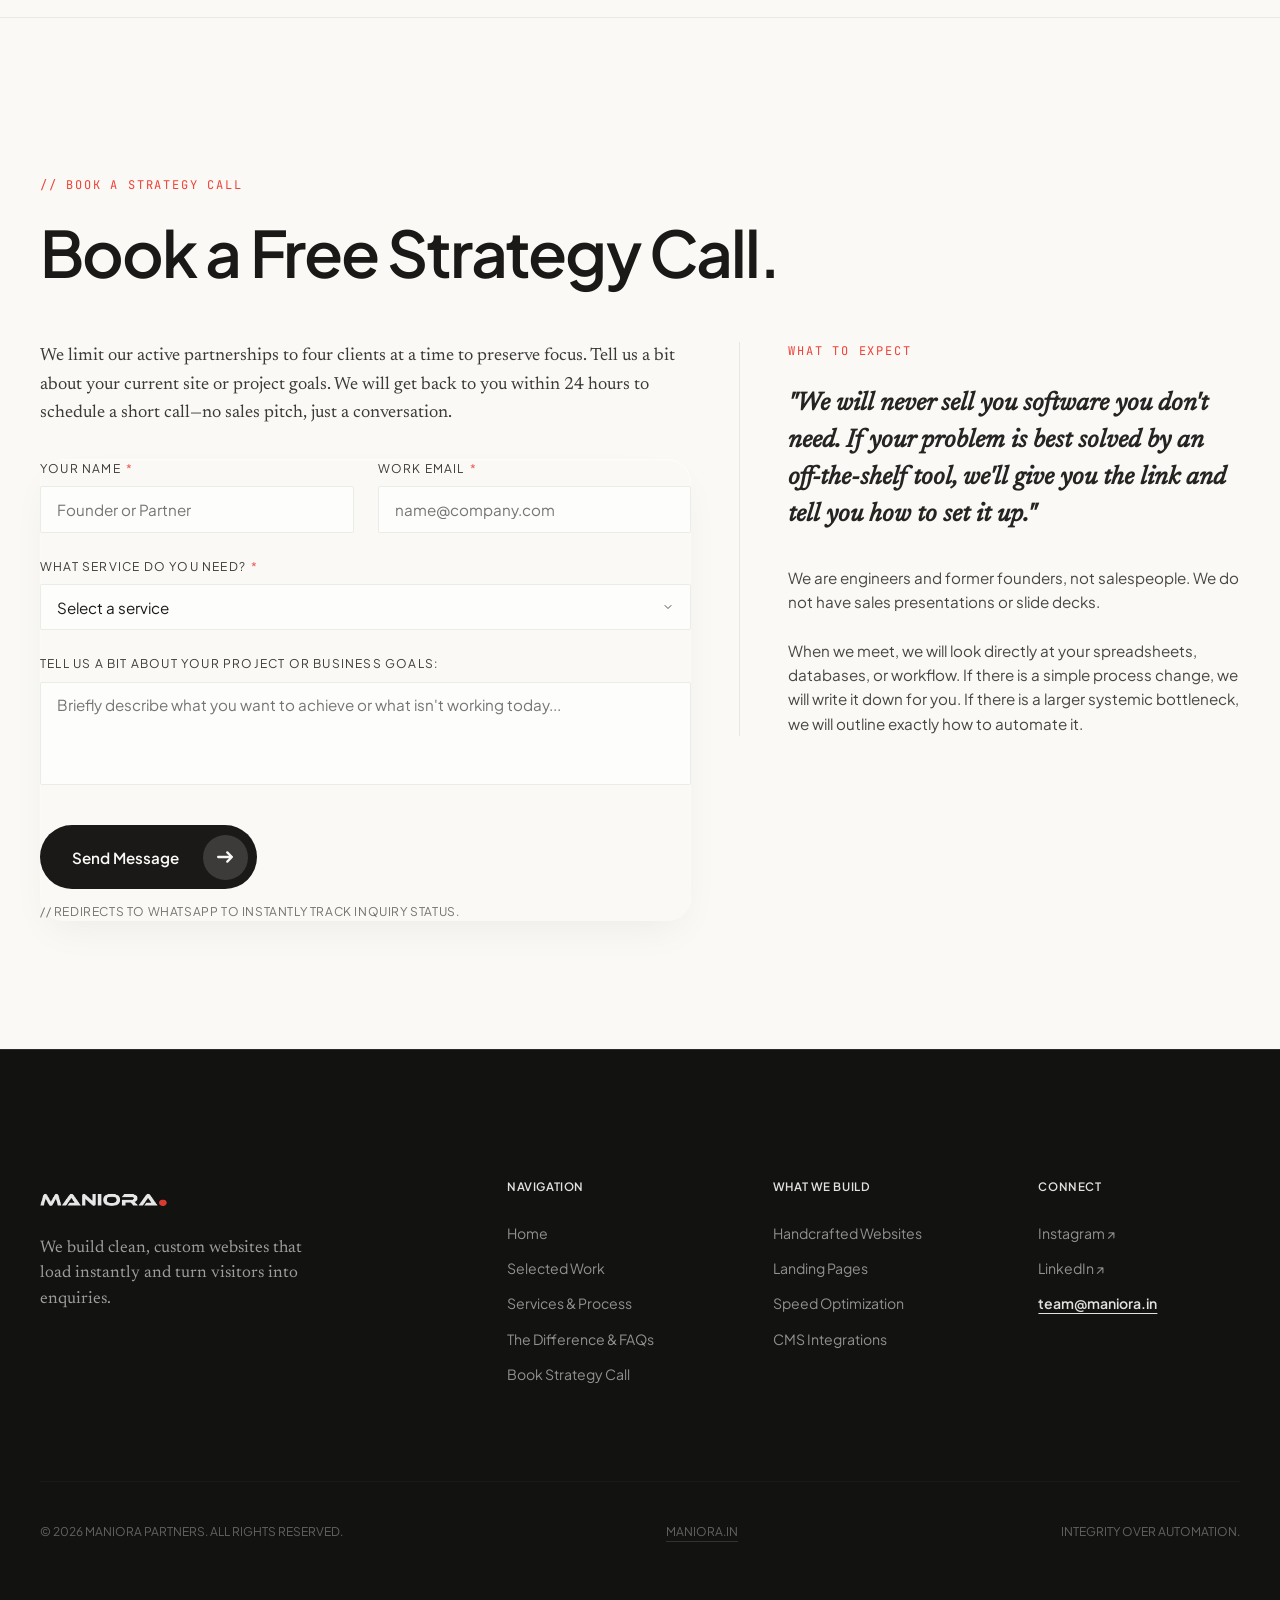
==== commit 94b16d51: "Optimize for 100/100 Lighthouse scores: fix SEO robots meta (index, follow), form label accessibilit" ====
--- a/index.html
+++ b/index.html
@@ -5,7 +5,8 @@
     <meta name="viewport" content="width=device-width, initial-scale=1.0">
     <title>Maniora | We build websites that work.</title>
     <meta name="description" content="We design and build clean websites that load fast and turn visitors into enquiries. We don't use templates, we don't write bloated code, and we won't sell you things you don't need.">
-    <meta name="robots" content="noindex, nofollow">
+    <meta name="robots" content="index, follow, max-image-preview:large, max-snippet:-1, max-video-preview:-1">
+    <meta name="author" content="Maniora">
     
     <!-- Canonical -->
     <link rel="canonical" href="https://web.maniora.in/">
@@ -68,7 +69,7 @@
     <!-- Floating Fluid Navbar -->
     <nav class="nav-island" id="nav-island">
         <div class="nav-container">
-            <a href="#" class="brand-logo"><img src="assets/logo1-min.png" alt="Maniora" class="nav-logo-img"></a>
+            <a href="#" class="brand-logo" aria-label="Maniora Homepage"><img src="assets/logo1-min.png" alt="Maniora Logo" class="nav-logo-img" width="130" height="30"></a>
             <div class="nav-links-desktop">
                 <a href="#transformations">Work</a>
                 <a href="#services">Services & Process</a>
@@ -170,18 +171,18 @@
                         <div class="logo-4kmedia-wrap">
                             <span class="text-4kmedia">4K MEDIA</span>
                         </div>
-                        <img src="assets/thekahanicrewlogo.png" alt="The Kahani Crew Logo" class="logo-kahani">
-                        <img src="assets/pixelfablelogo.jpg" alt="Pixelfable Logo" class="logo-pixelfable">
-                        <img src="assets/nwellnesslogo.svg" alt="N Wellness Logo" class="logo-nwellness">
+                        <img src="assets/thekahanicrewlogo.png" alt="The Kahani Crew Logo" class="logo-kahani" width="160" height="56" loading="lazy">
+                        <img src="assets/pixelfablelogo.jpg" alt="Pixelfable Logo" class="logo-pixelfable" width="190" height="110" loading="lazy">
+                        <img src="assets/nwellnesslogo.svg" alt="N Wellness Logo" class="logo-nwellness" width="160" height="64" loading="lazy">
                     </div>
                     <!-- Group 2 (Clone) -->
                     <div class="logo-marquee-group" aria-hidden="true">
                         <div class="logo-4kmedia-wrap">
                             <span class="text-4kmedia">4K MEDIA</span>
                         </div>
-                        <img src="assets/thekahanicrewlogo.png" alt="The Kahani Crew Logo" class="logo-kahani">
-                        <img src="assets/pixelfablelogo.jpg" alt="Pixelfable Logo" class="logo-pixelfable">
-                        <img src="assets/nwellnesslogo.svg" alt="N Wellness Logo" class="logo-nwellness">
+                        <img src="assets/thekahanicrewlogo.png" alt="The Kahani Crew Logo" class="logo-kahani" width="160" height="56" loading="lazy">
+                        <img src="assets/pixelfablelogo.jpg" alt="Pixelfable Logo" class="logo-pixelfable" width="190" height="110" loading="lazy">
+                        <img src="assets/nwellnesslogo.svg" alt="N Wellness Logo" class="logo-nwellness" width="160" height="64" loading="lazy">
                     </div>
                 </div>
             </div>
@@ -201,7 +202,7 @@
                     <div class="project-card reveal-on-scroll" style="display: flex; flex-direction: column;">
                         <a href="https://thekahanicrew.com" target="_blank" style="text-decoration: none; color: inherit; display: block;">
                             <div class="project-image-wrapper">
-                                <img src="assets/thekahanicrew1.png" alt="The Kahani Crew website mockup" class="project-image">
+                                <img src="assets/thekahanicrew1.png" alt="The Kahani Crew website mockup" class="project-image" width="600" height="380" loading="lazy">
                             </div>
                             <div style="display: flex; align-items: center; gap: 0.6rem; margin-bottom: 1.2rem;">
                                 <h4 class="project-title" style="font-size: 1.2rem; font-weight: 600;">The Kahani Crew</h4>
@@ -242,7 +243,7 @@
                     <div class="project-card reveal-on-scroll" style="display: flex; flex-direction: column;">
                         <a href="https://4kmedia.in" target="_blank" style="text-decoration: none; color: inherit; display: block;">
                             <div class="project-image-wrapper">
-                                <img src="assets/4kmedia.png" alt="4K Media website mockup" class="project-image">
+                                <img src="assets/4kmedia.png" alt="4K Media website mockup" class="project-image" width="600" height="380" loading="lazy">
                             </div>
                             <div style="display: flex; align-items: center; gap: 0.6rem; margin-bottom: 1.2rem;">
                                 <h4 class="project-title" style="font-size: 1.2rem; font-weight: 600;">4K Media</h4>
@@ -494,7 +495,7 @@
                     <!-- Founder Promise Apple Card with Photo -->
                     <div class="apple-card reveal-on-scroll" style="padding: 2.2rem; border-radius: 1.5rem; position: sticky; top: 6.5rem;">
                         <div style="display: flex; align-items: center; gap: 1.2rem; margin-bottom: 1.4rem;">
-                            <img src="assets/mani.jpg" alt="Mani - Founder of Maniora" style="width: 68px; height: 68px; border-radius: 50%; object-fit: cover; border: 2px solid rgba(26,25,23,0.08); box-shadow: 0 4px 16px rgba(0,0,0,0.08); flex-shrink: 0;">
+                            <img src="assets/mani.png" alt="Mani - Founder and Lead Developer of Maniora" width="68" height="68" loading="lazy" style="width: 68px; height: 68px; border-radius: 50%; object-fit: cover; border: 2px solid rgba(26,25,23,0.08); box-shadow: 0 4px 16px rgba(0,0,0,0.08); flex-shrink: 0;">
                             <div>
                                 <h3 style="font-size: 1.35rem; font-weight: 600; color: #1d1d1f; margin: 0; letter-spacing: -0.015em;">Hi, I'm Mani.</h3>
                                 <span class="font-mono" style="font-size: 0.75rem; color: #86868b; font-weight: 500; display: block; margin-top: 0.2rem; text-transform: uppercase;">Founder & Lead Developer</span>
@@ -579,18 +580,18 @@
                                 <div class="form-inputs" style="display: flex; flex-direction: column; gap: 1.5rem; margin-bottom: 0;">
                                     <div class="input-row" style="display: grid; grid-template-columns: 1fr 1fr; gap: 1.5rem;">
                                         <div class="input-field" style="display: flex; flex-direction: column; gap: 0.5rem;">
-                                            <span class="field-label font-mono" style="font-size: 0.75rem; text-transform: uppercase; opacity: 0.7;">Your Name <span style="color: var(--color-accent); margin-left: 2px;">*</span></span>
-                                            <input type="text" name="name" placeholder="Founder or Partner" required style="width: 100%; border-radius: 2px; padding: 0.8rem 1rem; border: 1px solid var(--color-border-light); background: #fdfdfb; font-family: var(--font-sans); font-size: 0.95rem; color: var(--color-text-dark); outline: none; transition: border-color 0.3s ease;">
+                                            <label for="form-name" class="field-label font-mono" style="font-size: 0.75rem; text-transform: uppercase; opacity: 0.85; cursor: pointer;">Your Name <span style="color: var(--color-accent); margin-left: 2px;">*</span></label>
+                                            <input id="form-name" type="text" name="name" placeholder="Founder or Partner" required style="width: 100%; border-radius: 2px; padding: 0.8rem 1rem; border: 1px solid var(--color-border-light); background: #fdfdfb; font-family: var(--font-sans); font-size: 0.95rem; color: var(--color-text-dark); outline: none; transition: border-color 0.3s ease;">
                                         </div>
                                         <div class="input-field" style="display: flex; flex-direction: column; gap: 0.5rem;">
-                                            <span class="field-label font-mono" style="font-size: 0.75rem; text-transform: uppercase; opacity: 0.7;">Work Email <span style="color: var(--color-accent); margin-left: 2px;">*</span></span>
-                                            <input type="email" name="email" placeholder="name@company.com" required style="width: 100%; border-radius: 2px; padding: 0.8rem 1rem; border: 1px solid var(--color-border-light); background: #fdfdfb; font-family: var(--font-sans); font-size: 0.95rem; color: var(--color-text-dark); outline: none; transition: border-color 0.3s ease;">
+                                            <label for="form-email" class="field-label font-mono" style="font-size: 0.75rem; text-transform: uppercase; opacity: 0.85; cursor: pointer;">Work Email <span style="color: var(--color-accent); margin-left: 2px;">*</span></label>
+                                            <input id="form-email" type="email" name="email" placeholder="name@company.com" required style="width: 100%; border-radius: 2px; padding: 0.8rem 1rem; border: 1px solid var(--color-border-light); background: #fdfdfb; font-family: var(--font-sans); font-size: 0.95rem; color: var(--color-text-dark); outline: none; transition: border-color 0.3s ease;">
                                         </div>
                                     </div>
                                     
                                     <div class="input-field" style="display: flex; flex-direction: column; gap: 0.5rem;">
-                                        <span class="field-label font-mono" style="font-size: 0.75rem; text-transform: uppercase; opacity: 0.7;">What service do you need? <span style="color: var(--color-accent); margin-left: 2px;">*</span></span>
-                                        <select name="service" required style="width: 100%; border-radius: 2px; padding: 0.8rem 1rem; border: 1px solid var(--color-border-light); background: #fdfdfb; font-family: var(--font-sans); font-size: 0.95rem; color: var(--color-text-dark); outline: none; transition: border-color 0.3s ease; appearance: none; -webkit-appearance: none; background-image: url('data:image/svg+xml,%3Csvg xmlns=%22http://www.w3.org/2000/svg%22 width=%2212%22 height=%2212%22 viewBox=%220%200%2024%2024%22 fill=%22none%22 stroke=%22%231a1917%22 stroke-width=%221.5%22 stroke-linecap=%22round%22 stroke-linejoin=%22round%22%3E%3Cpolyline points=%226%209%2012%2015%2018%209%22%3E%3C/polyline%3E%3C/svg%3E'); background-repeat: no-repeat; background-position: right 1rem center; cursor: pointer;">
+                                        <label for="form-service" class="field-label font-mono" style="font-size: 0.75rem; text-transform: uppercase; opacity: 0.85; cursor: pointer;">What service do you need? <span style="color: var(--color-accent); margin-left: 2px;">*</span></label>
+                                        <select id="form-service" name="service" required style="width: 100%; border-radius: 2px; padding: 0.8rem 1rem; border: 1px solid var(--color-border-light); background: #fdfdfb; font-family: var(--font-sans); font-size: 0.95rem; color: var(--color-text-dark); outline: none; transition: border-color 0.3s ease; appearance: none; -webkit-appearance: none; background-image: url('data:image/svg+xml,%3Csvg xmlns=%22http://www.w3.org/2000/svg%22 width=%2212%22 height=%2212%22 viewBox=%220%200%2024%2024%22 fill=%22none%22 stroke=%22%231a1917%22 stroke-width=%221.5%22 stroke-linecap=%22round%22 stroke-linejoin=%22round%22%3E%3Cpolyline points=%226%209%2012%2015%2018%209%22%3E%3C/polyline%3E%3C/svg%3E'); background-repeat: no-repeat; background-position: right 1rem center; cursor: pointer;">
                                             <option value="" disabled selected>Select a service</option>
                                             <option value="new-website">New Website</option>
                                             <option value="website-redesign">Website Redesign</option>
@@ -602,8 +603,8 @@
                                     </div>
                                     
                                     <div class="input-field" style="display: flex; flex-direction: column; gap: 0.5rem;">
-                                        <span class="field-label font-mono" style="font-size: 0.75rem; text-transform: uppercase; opacity: 0.7;">Tell us a bit about your project or business goals:</span>
-                                        <textarea name="message" placeholder="Briefly describe what you want to achieve or what isn't working today..." rows="4" style="border-radius: 2px; padding: 0.8rem 1rem; border: 1px solid var(--color-border-light); background: #fdfdfb; font-family: var(--font-sans); font-size: 0.95rem; color: var(--color-text-dark); outline: none; resize: none; transition: border-color 0.3s ease;"></textarea>
+                                        <label for="form-message" class="field-label font-mono" style="font-size: 0.75rem; text-transform: uppercase; opacity: 0.85; cursor: pointer;">Tell us a bit about your project or business goals:</label>
+                                        <textarea id="form-message" name="message" placeholder="Briefly describe what you want to achieve or what isn't working today..." rows="4" style="border-radius: 2px; padding: 0.8rem 1rem; border: 1px solid var(--color-border-light); background: #fdfdfb; font-family: var(--font-sans); font-size: 0.95rem; color: var(--color-text-dark); outline: none; resize: none; transition: border-color 0.3s ease;"></textarea>
                                     </div>
                                 </div>
                                 
@@ -662,7 +663,7 @@
         <div class="container">
             <div class="footer-layout">
                 <div class="footer-brand">
-                    <a href="https://maniora.in" target="_blank" class="footer-logo-link"><img src="assets/logo2White-min.png" alt="Maniora" class="footer-logo-img"></a>
+                    <a href="https://maniora.in" target="_blank" class="footer-logo-link" aria-label="Maniora Main Website"><img src="assets/logo2White-min.png" alt="Maniora White Logo" class="footer-logo-img" width="130" height="30" loading="lazy"></a>
                     <p class="footer-tagline">We build clean, custom websites that load instantly and turn visitors into enquiries.</p>
                 </div>
                  <div class="footer-meta">
--- a/styles.css
+++ b/styles.css
@@ -2051,7 +2051,7 @@
     font-weight: 700;
     text-transform: uppercase;
     letter-spacing: 0.06em;
-    opacity: 0.5;
+    opacity: 0.75;
 }
 
 .comparison-row.header .col-right {
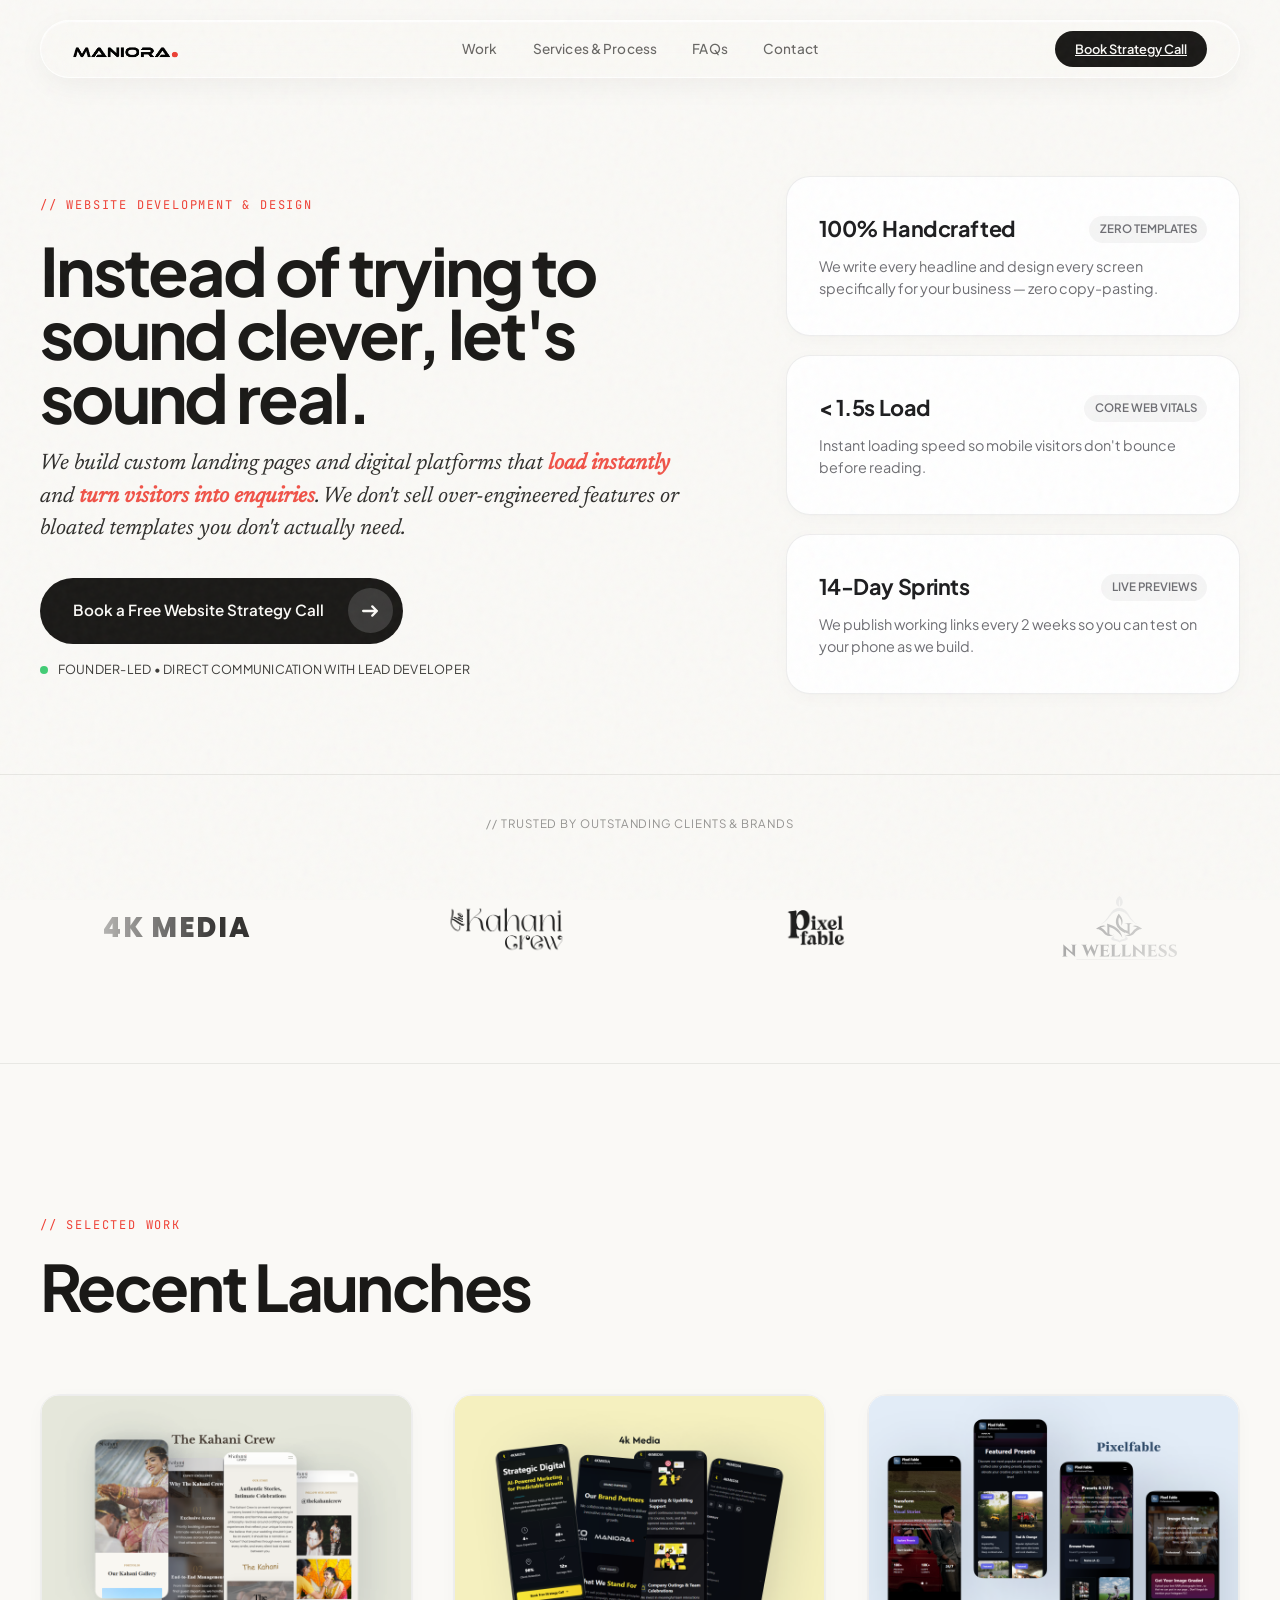
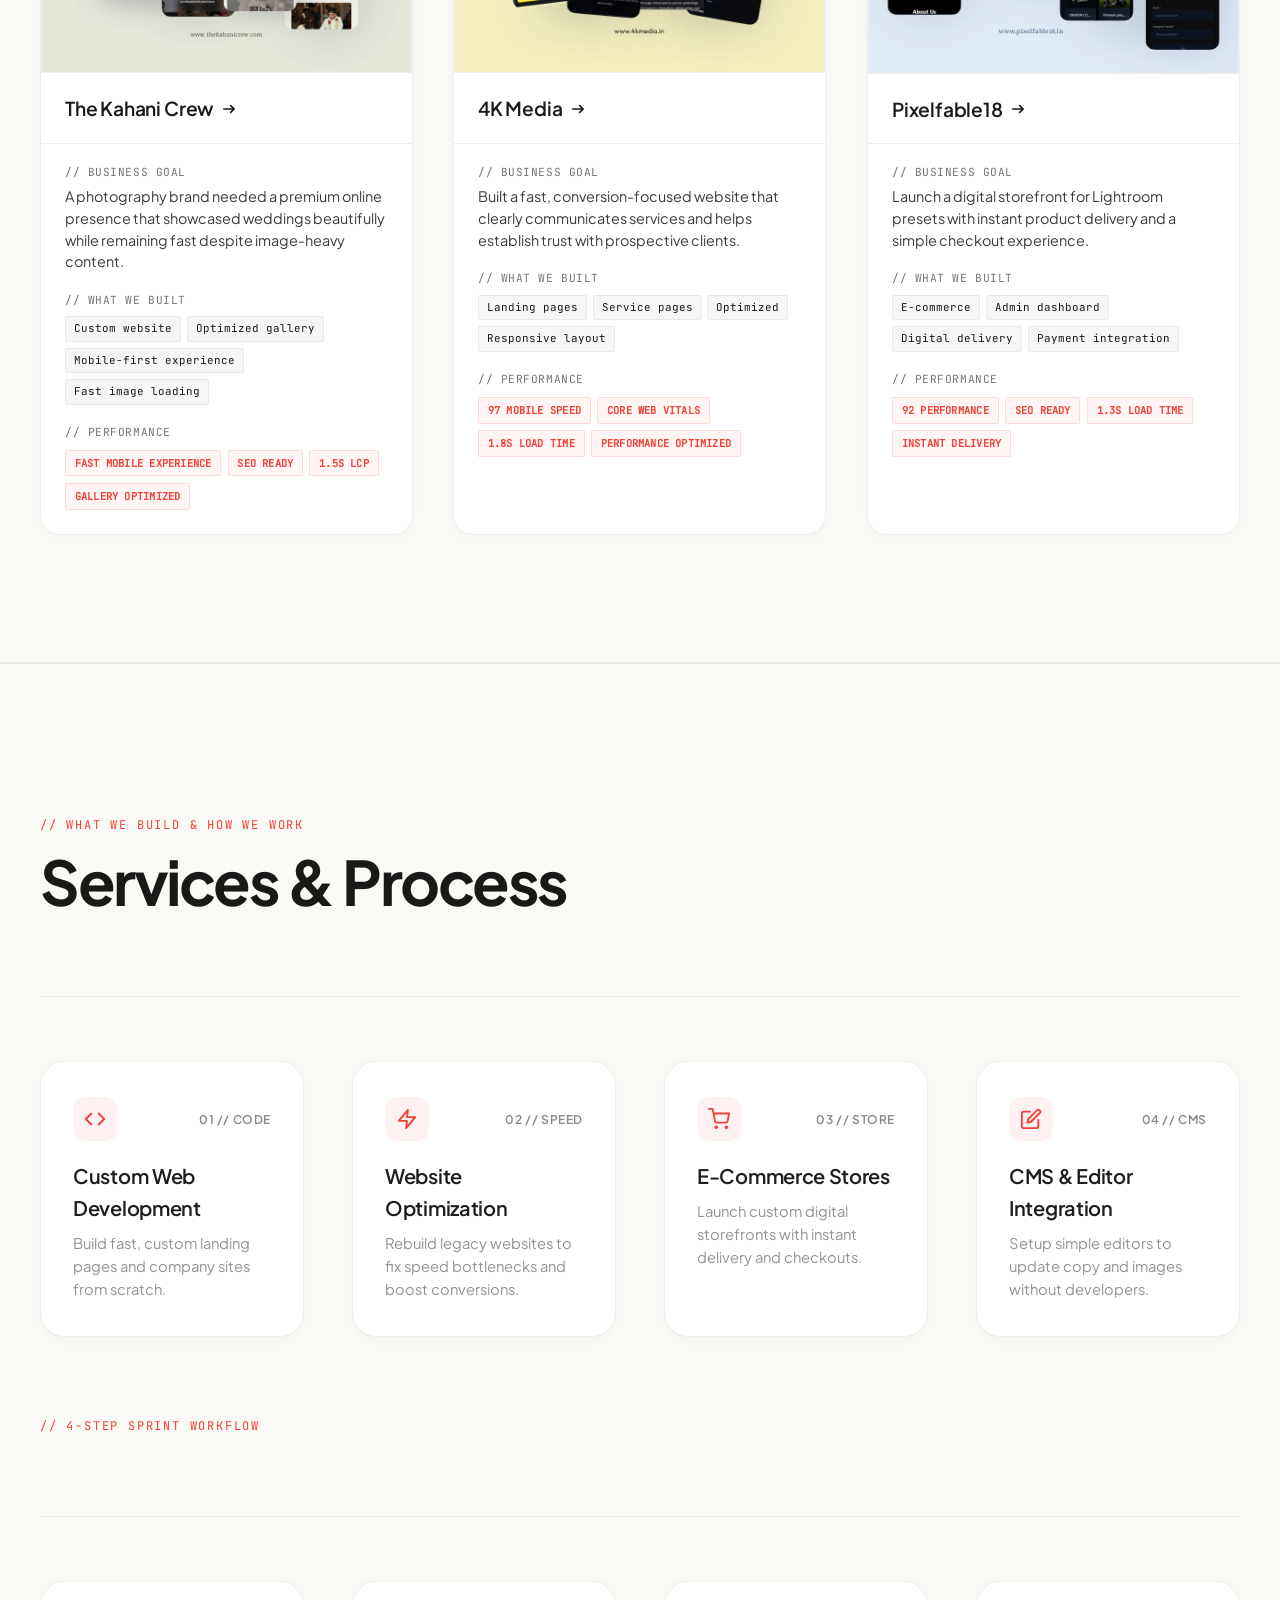
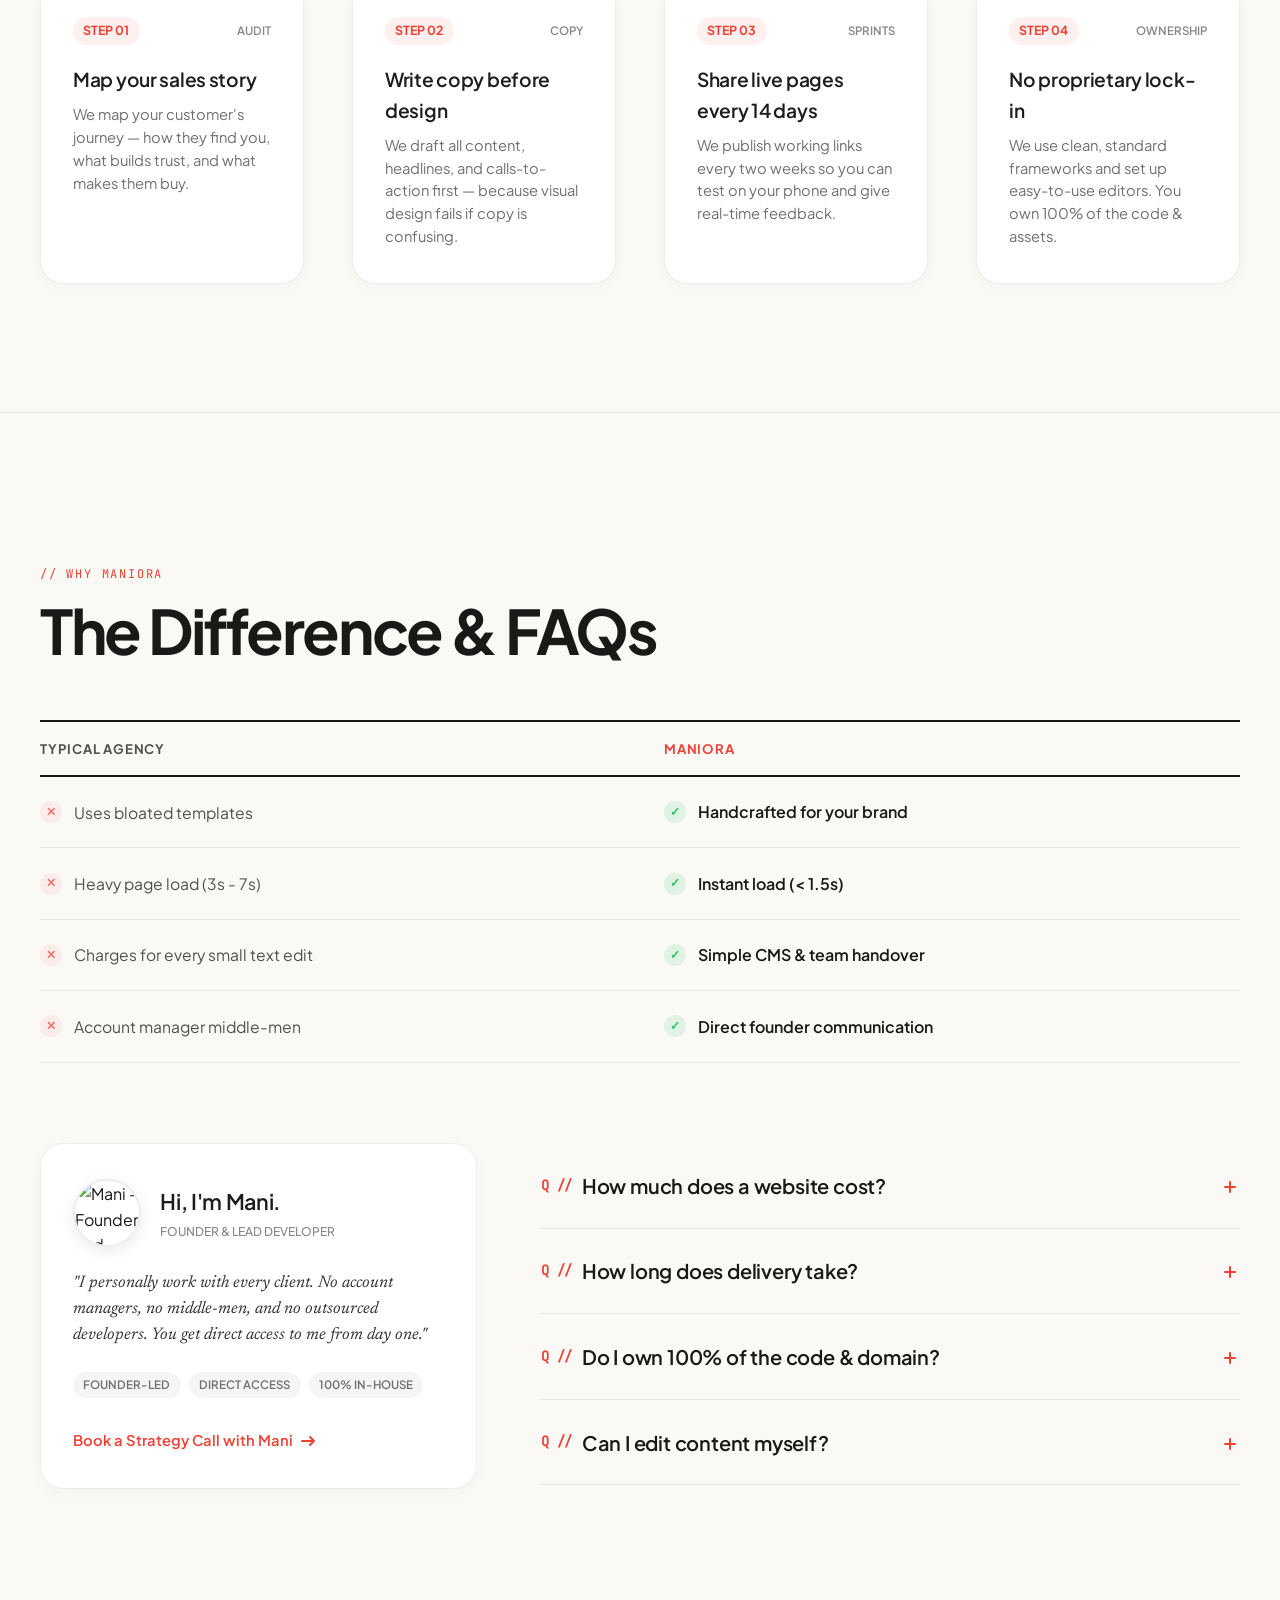
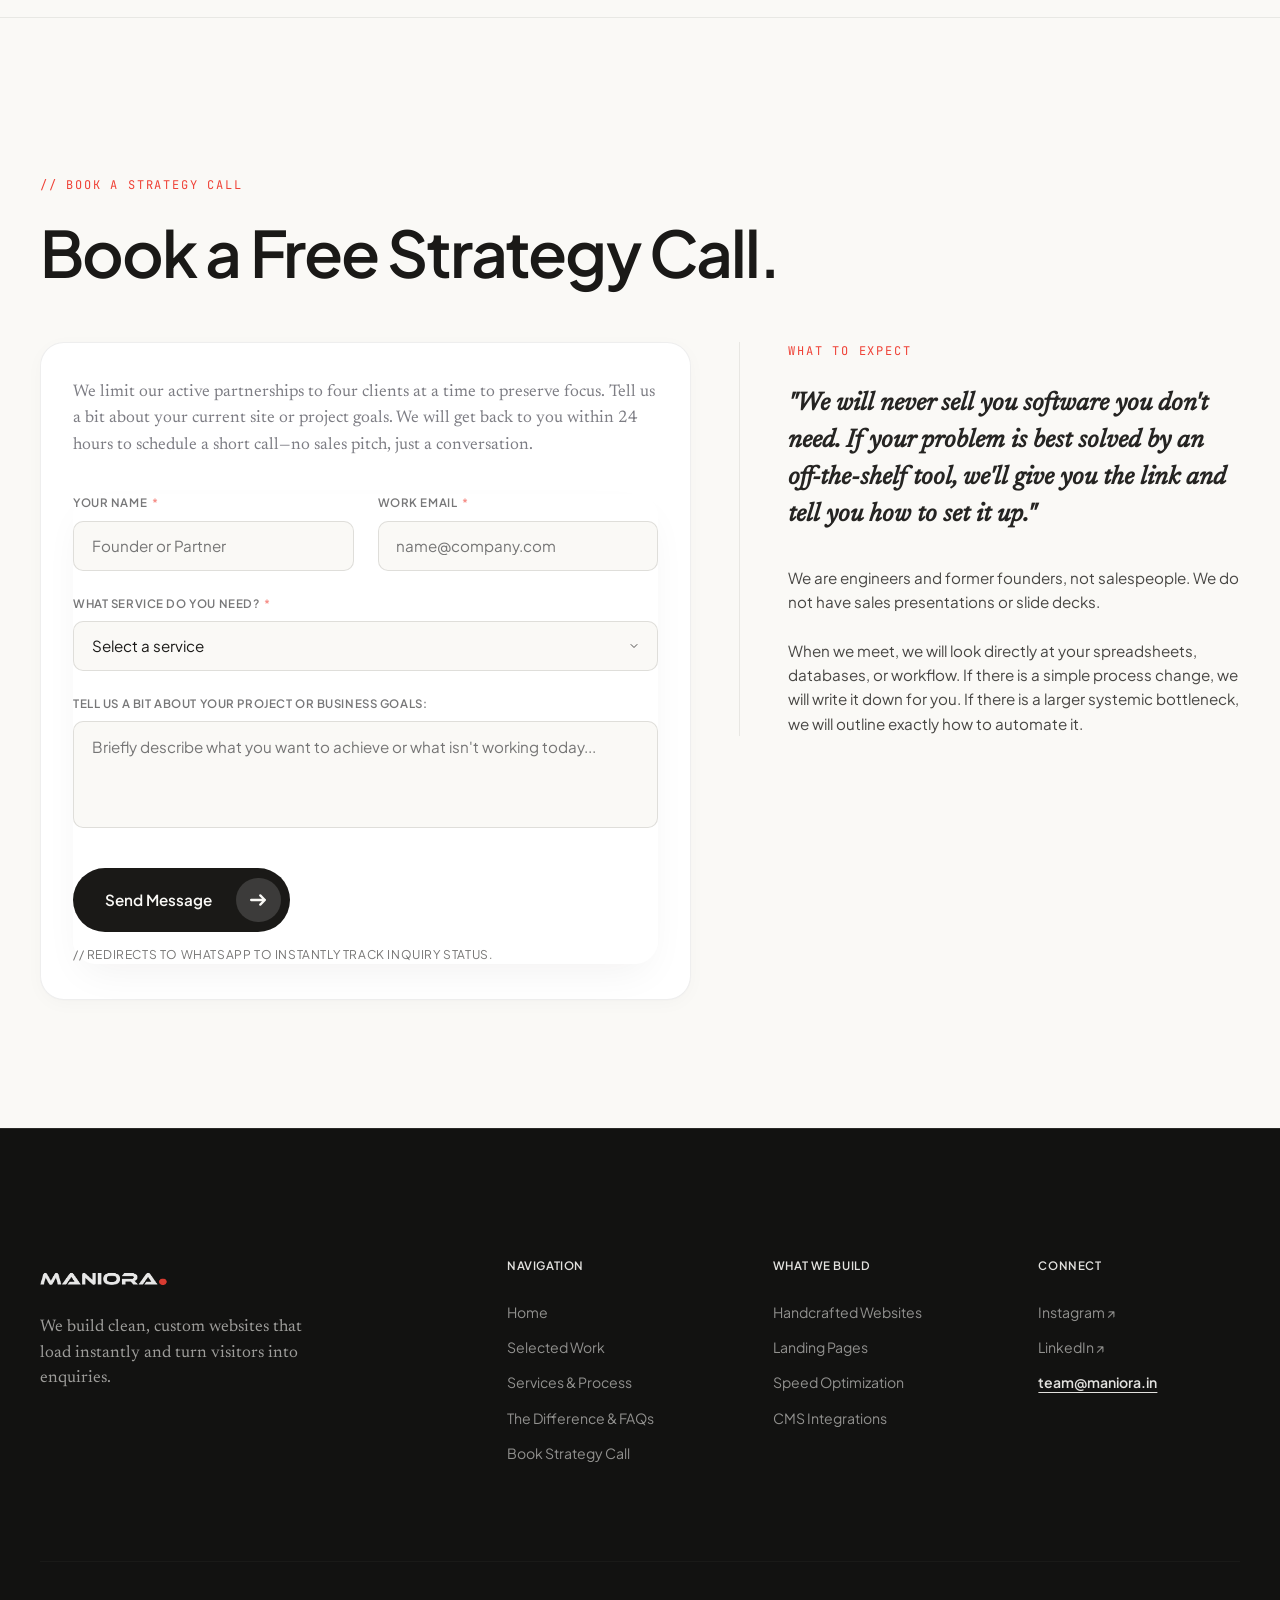
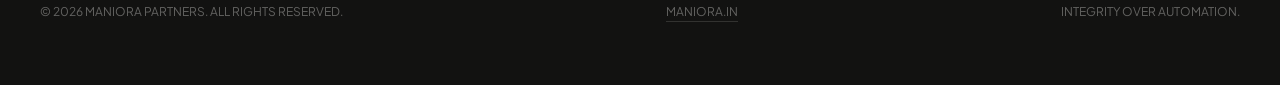
==== commit bce93ae6: "Redesign contact form to clean, elevated Apple Card container with soft borders and warm background " ====
--- a/index.html
+++ b/index.html
@@ -573,25 +573,25 @@
                     </div>
 
                     <div class="form-grid-columns">
-                        <div class="form-container" style="border-radius: 4px;">
-                            <p class="form-instructions" style="font-size: 1.1rem; max-width: 65ch; line-height: 1.6; margin-top: 0; margin-bottom: 2rem; opacity: 0.85; margin-left: 0;">We limit our active partnerships to four clients at a time to preserve focus. Tell us a bit about your current site or project goals. We will get back to you within 24 hours to schedule a short call—no sales pitch, just a conversation.</p>
+                        <div class="apple-card form-container" style="background: #FFFFFF; border: 1px solid rgba(26,25,23,0.08); border-radius: 1.5rem; padding: 3rem 2.5rem; box-shadow: 0 12px 32px -4px rgba(0,0,0,0.03); max-width: 860px;">
+                            <p class="form-instructions" style="font-size: 1.05rem; max-width: 65ch; line-height: 1.6; margin-top: 0; margin-bottom: 2.2rem; color: #52525b; margin-left: 0;">We limit our active partnerships to four clients at a time to preserve focus. Tell us a bit about your current site or project goals. We will get back to you within 24 hours to schedule a short call—no sales pitch, just a conversation.</p>
                             <form class="inner-core interactive-form" id="alignment-form" style="padding: 0; background: transparent; border: none; display: flex; flex-direction: column; gap: 2rem;">
                                 <!-- Single Step Form Inputs -->
                                 <div class="form-inputs" style="display: flex; flex-direction: column; gap: 1.5rem; margin-bottom: 0;">
                                     <div class="input-row" style="display: grid; grid-template-columns: 1fr 1fr; gap: 1.5rem;">
                                         <div class="input-field" style="display: flex; flex-direction: column; gap: 0.5rem;">
-                                            <label for="form-name" class="field-label font-mono" style="font-size: 0.75rem; text-transform: uppercase; opacity: 0.85; cursor: pointer;">Your Name <span style="color: var(--color-accent); margin-left: 2px;">*</span></label>
-                                            <input id="form-name" type="text" name="name" placeholder="Founder or Partner" required style="width: 100%; border-radius: 2px; padding: 0.8rem 1rem; border: 1px solid var(--color-border-light); background: #fdfdfb; font-family: var(--font-sans); font-size: 0.95rem; color: var(--color-text-dark); outline: none; transition: border-color 0.3s ease;">
+                                            <label for="form-name" class="field-label font-mono" style="font-size: 0.72rem; text-transform: uppercase; font-weight: 600; color: #1d1d1f; letter-spacing: 0.05em; cursor: pointer;">Your Name <span style="color: var(--color-accent); margin-left: 2px;">*</span></label>
+                                            <input id="form-name" type="text" name="name" placeholder="Founder or Partner" required style="width: 100%; border-radius: 10px; padding: 0.9rem 1.1rem; border: 1px solid rgba(26,25,23,0.12); background: #FAF9F6; font-family: var(--font-sans); font-size: 0.95rem; color: var(--color-text-dark); outline: none; transition: all 0.25s ease;">
                                         </div>
                                         <div class="input-field" style="display: flex; flex-direction: column; gap: 0.5rem;">
-                                            <label for="form-email" class="field-label font-mono" style="font-size: 0.75rem; text-transform: uppercase; opacity: 0.85; cursor: pointer;">Work Email <span style="color: var(--color-accent); margin-left: 2px;">*</span></label>
-                                            <input id="form-email" type="email" name="email" placeholder="name@company.com" required style="width: 100%; border-radius: 2px; padding: 0.8rem 1rem; border: 1px solid var(--color-border-light); background: #fdfdfb; font-family: var(--font-sans); font-size: 0.95rem; color: var(--color-text-dark); outline: none; transition: border-color 0.3s ease;">
+                                            <label for="form-email" class="field-label font-mono" style="font-size: 0.72rem; text-transform: uppercase; font-weight: 600; color: #1d1d1f; letter-spacing: 0.05em; cursor: pointer;">Work Email <span style="color: var(--color-accent); margin-left: 2px;">*</span></label>
+                                            <input id="form-email" type="email" name="email" placeholder="name@company.com" required style="width: 100%; border-radius: 10px; padding: 0.9rem 1.1rem; border: 1px solid rgba(26,25,23,0.12); background: #FAF9F6; font-family: var(--font-sans); font-size: 0.95rem; color: var(--color-text-dark); outline: none; transition: all 0.25s ease;">
                                         </div>
                                     </div>
                                     
                                     <div class="input-field" style="display: flex; flex-direction: column; gap: 0.5rem;">
-                                        <label for="form-service" class="field-label font-mono" style="font-size: 0.75rem; text-transform: uppercase; opacity: 0.85; cursor: pointer;">What service do you need? <span style="color: var(--color-accent); margin-left: 2px;">*</span></label>
-                                        <select id="form-service" name="service" required style="width: 100%; border-radius: 2px; padding: 0.8rem 1rem; border: 1px solid var(--color-border-light); background: #fdfdfb; font-family: var(--font-sans); font-size: 0.95rem; color: var(--color-text-dark); outline: none; transition: border-color 0.3s ease; appearance: none; -webkit-appearance: none; background-image: url('data:image/svg+xml,%3Csvg xmlns=%22http://www.w3.org/2000/svg%22 width=%2212%22 height=%2212%22 viewBox=%220%200%2024%2024%22 fill=%22none%22 stroke=%22%231a1917%22 stroke-width=%221.5%22 stroke-linecap=%22round%22 stroke-linejoin=%22round%22%3E%3Cpolyline points=%226%209%2012%2015%2018%209%22%3E%3C/polyline%3E%3C/svg%3E'); background-repeat: no-repeat; background-position: right 1rem center; cursor: pointer;">
+                                        <label for="form-service" class="field-label font-mono" style="font-size: 0.72rem; text-transform: uppercase; font-weight: 600; color: #1d1d1f; letter-spacing: 0.05em; cursor: pointer;">What service do you need? <span style="color: var(--color-accent); margin-left: 2px;">*</span></label>
+                                        <select id="form-service" name="service" required style="width: 100%; border-radius: 10px; padding: 0.9rem 1.1rem; border: 1px solid rgba(26,25,23,0.12); background: #FAF9F6; font-family: var(--font-sans); font-size: 0.95rem; color: var(--color-text-dark); outline: none; transition: all 0.25s ease; appearance: none; -webkit-appearance: none; background-image: url('data:image/svg+xml,%3Csvg xmlns=%22http://www.w3.org/2000/svg%22 width=%2212%22 height=%2212%22 viewBox=%220%200%2024%2024%22 fill=%22none%22 stroke=%22%231a1917%22 stroke-width=%221.5%22 stroke-linecap=%22round%22 stroke-linejoin=%22round%22%3E%3Cpolyline points=%226%209%2012%2015%2018%209%22%3E%3C/polyline%3E%3C/svg%3E'); background-repeat: no-repeat; background-position: right 1.1rem center; cursor: pointer;">
                                             <option value="" disabled selected>Select a service</option>
                                             <option value="new-website">New Website</option>
                                             <option value="website-redesign">Website Redesign</option>
@@ -603,8 +603,8 @@
                                     </div>
                                     
                                     <div class="input-field" style="display: flex; flex-direction: column; gap: 0.5rem;">
-                                        <label for="form-message" class="field-label font-mono" style="font-size: 0.75rem; text-transform: uppercase; opacity: 0.85; cursor: pointer;">Tell us a bit about your project or business goals:</label>
-                                        <textarea id="form-message" name="message" placeholder="Briefly describe what you want to achieve or what isn't working today..." rows="4" style="border-radius: 2px; padding: 0.8rem 1rem; border: 1px solid var(--color-border-light); background: #fdfdfb; font-family: var(--font-sans); font-size: 0.95rem; color: var(--color-text-dark); outline: none; resize: none; transition: border-color 0.3s ease;"></textarea>
+                                        <label for="form-message" class="field-label font-mono" style="font-size: 0.72rem; text-transform: uppercase; font-weight: 600; color: #1d1d1f; letter-spacing: 0.05em; cursor: pointer;">Tell us a bit about your project or business goals:</label>
+                                        <textarea id="form-message" name="message" placeholder="Briefly describe what you want to achieve or what isn't working today..." rows="4" style="border-radius: 10px; padding: 0.9rem 1.1rem; border: 1px solid rgba(26,25,23,0.12); background: #FAF9F6; font-family: var(--font-sans); font-size: 0.95rem; color: var(--color-text-dark); outline: none; resize: none; transition: all 0.25s ease;"></textarea>
                                     </div>
                                 </div>
                                 
